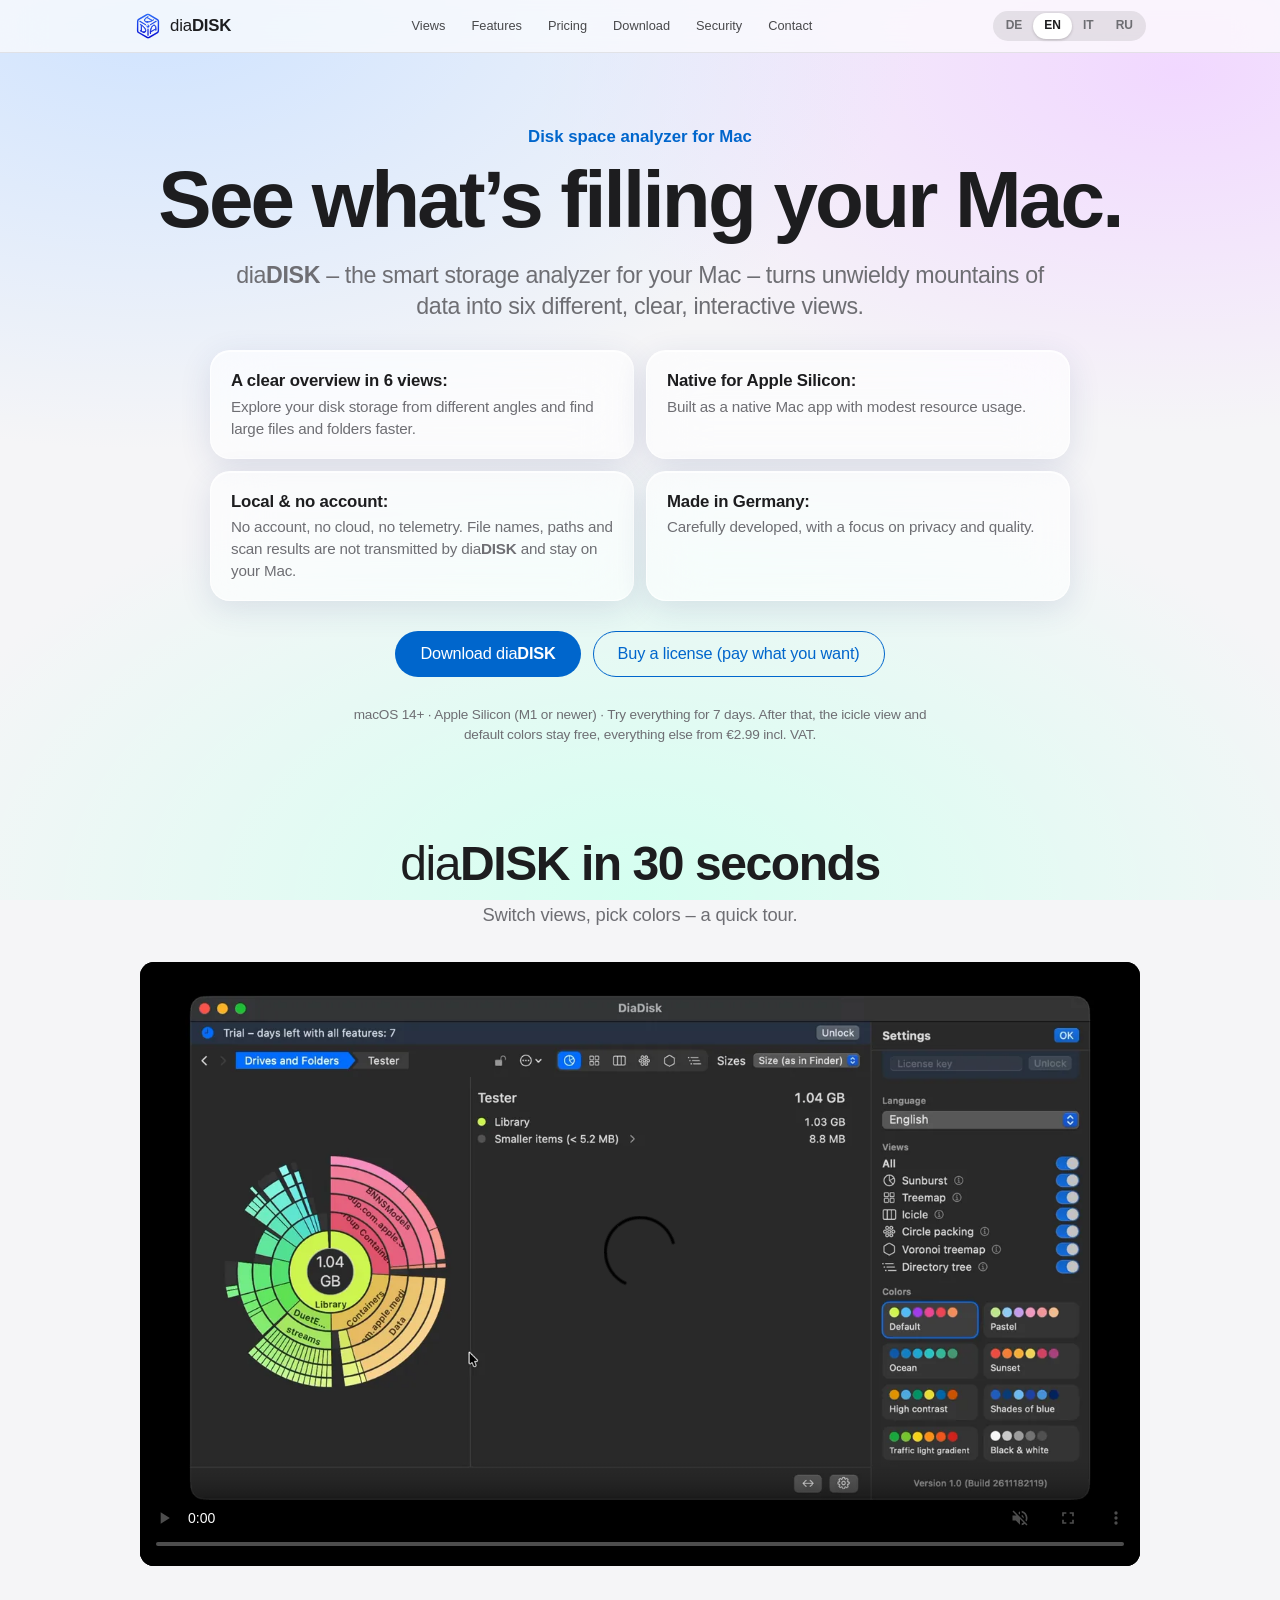
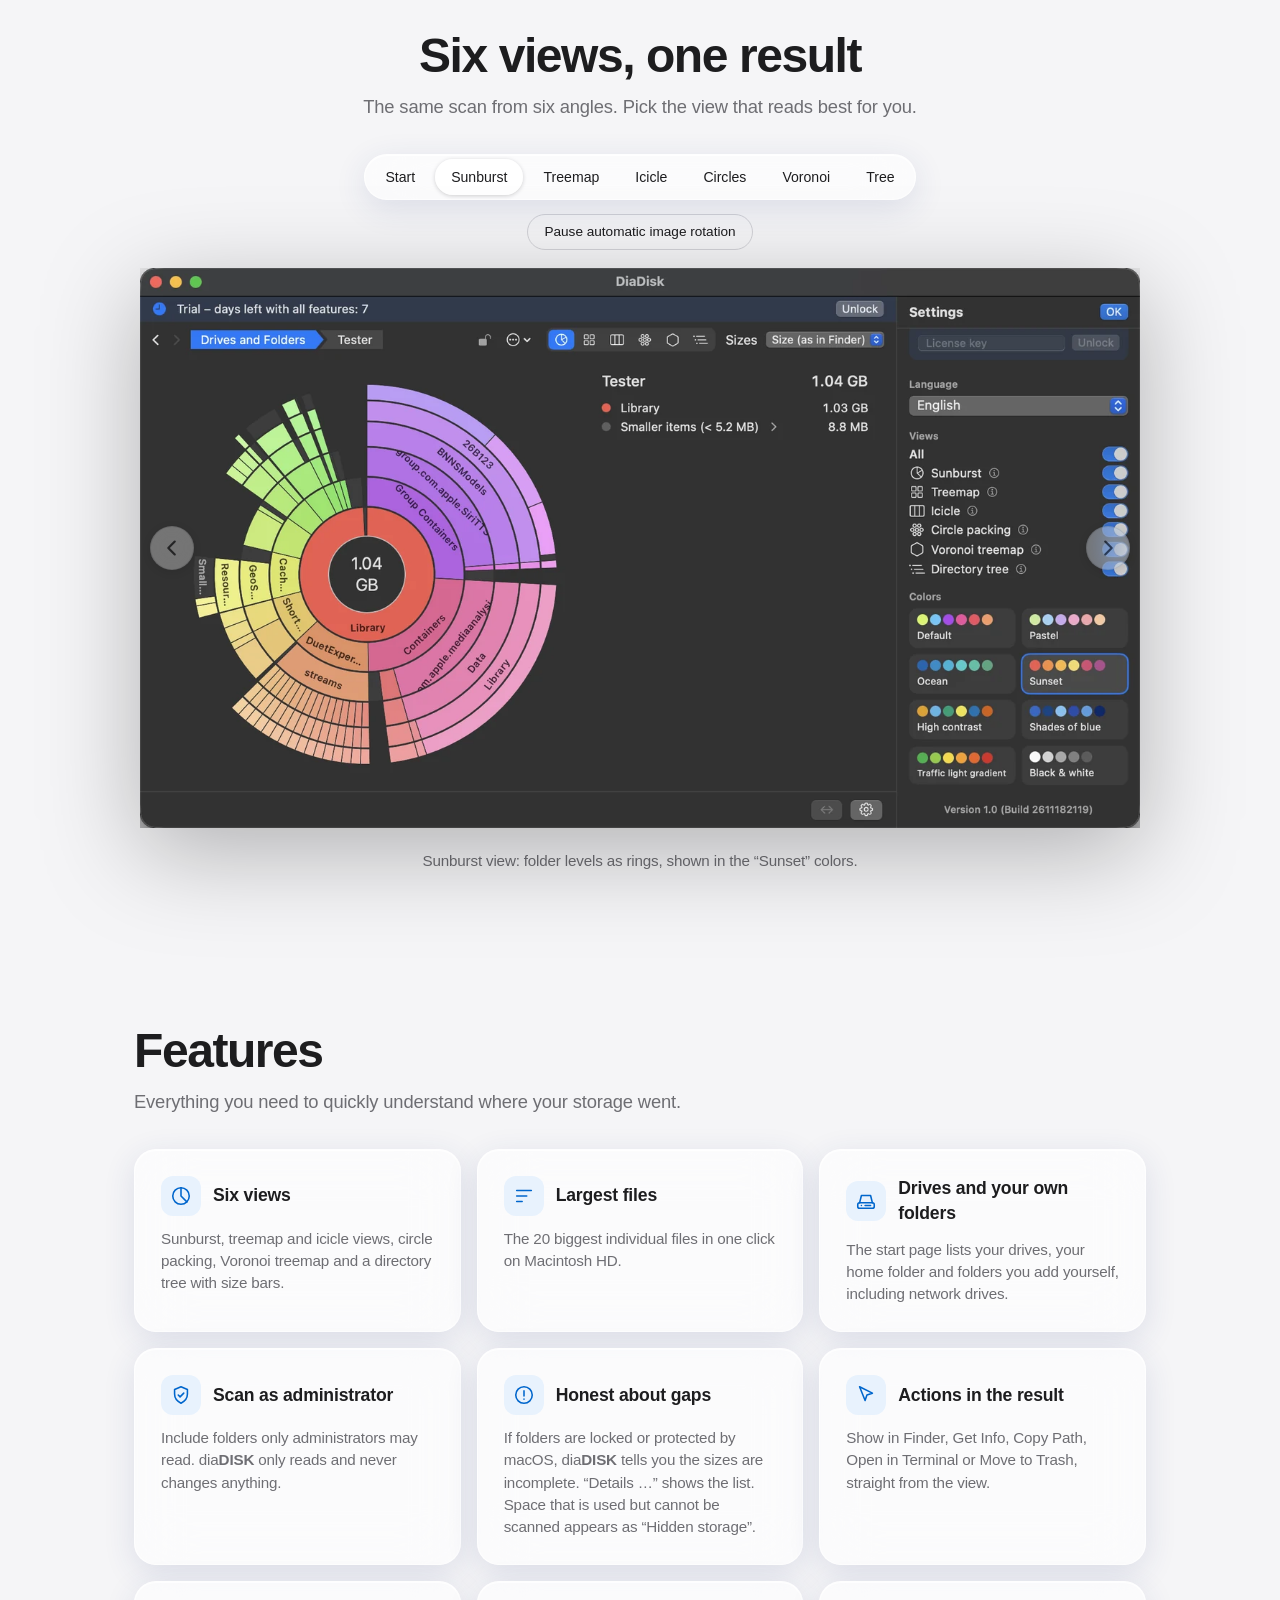
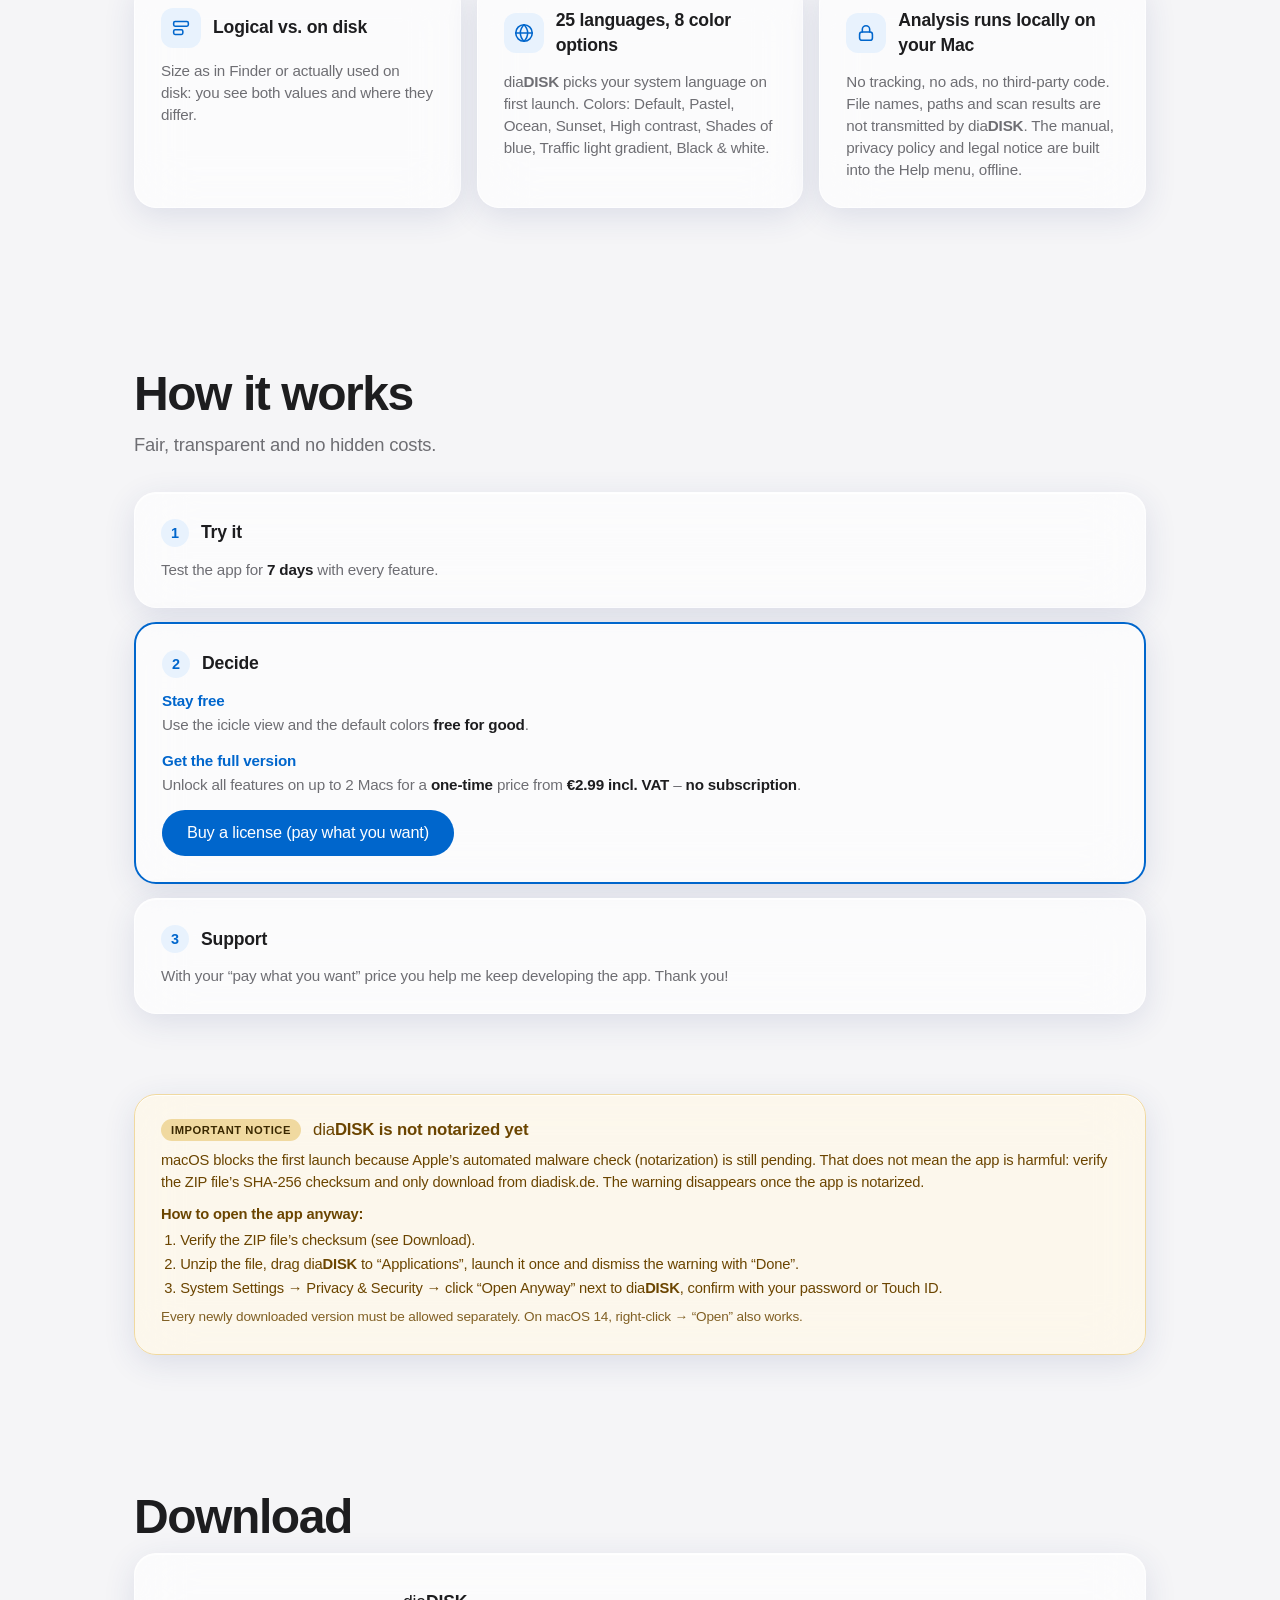
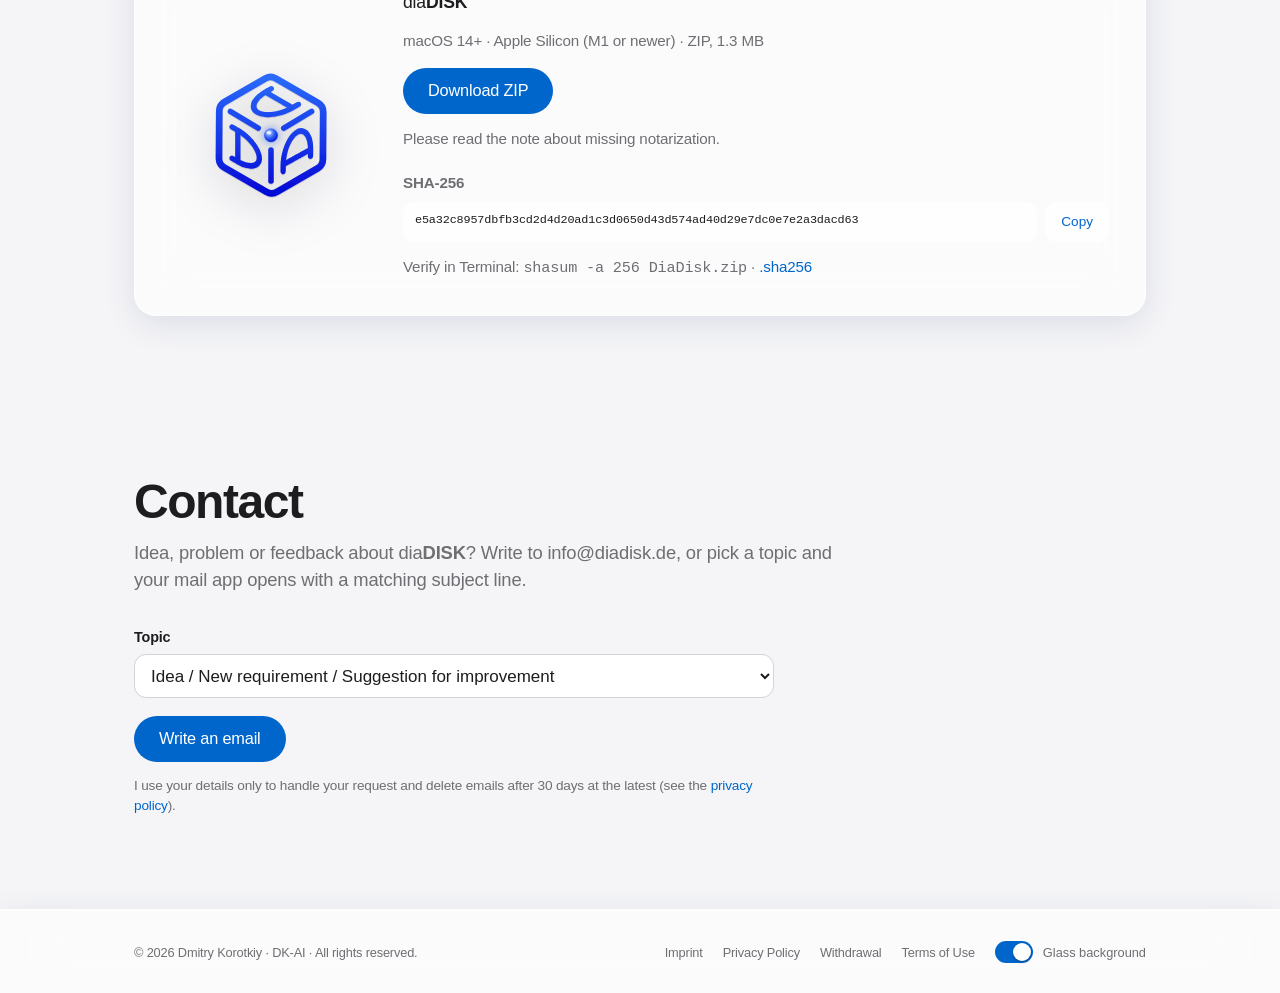
==== index.html @ 2c39b319 "x" ====
<!DOCTYPE html>
<html lang="de">
<head>
<meta charset="UTF-8">
<meta name="viewport" content="width=device-width, initial-scale=1">
<meta name="color-scheme" content="light dark">
<meta http-equiv="Content-Security-Policy" content="default-src 'self'; img-src 'self' data:; style-src 'self'; script-src 'self'; form-action 'none'; base-uri 'self'; object-src 'none'">
<meta name="referrer" content="strict-origin-when-cross-origin">
<title>diaDISK – Speicheranalyse für den Mac</title>
<meta name="description" content="Visualisiere die Speicherbelegung auf deinen Laufwerken in sechs interaktiven Ansichten. Analyse lokal auf deinem Mac, ab 2,99 € inkl. MwSt.">
<link rel="icon" href="favicon.svg" type="image/svg+xml">
<link rel="icon" href="favicon.ico" sizes="any">
<link rel="icon" href="favicon-32.png" type="image/png" sizes="32x32">
<link rel="icon" href="favicon-192.png" type="image/png" sizes="192x192">
<meta name="theme-color" content="#1637E8">
<link rel="apple-touch-icon" href="apple-touch-icon.png">
<link rel="canonical" href="https://diadisk.de/">
<meta property="og:type" content="website">
<meta property="og:title" content="diaDISK – Speicheranalyse für den Mac">
<meta property="og:description" content="Sieh, was deinen Mac füllt. Sechs Ansichten, Analyse lokal auf deinem Mac, ab 2,99 € inkl. MwSt.">
<meta property="og:url" content="https://diadisk.de/">
<meta property="og:image" content="https://diadisk.de/og-image.jpg">
<meta property="og:image:width" content="1200">
<meta property="og:image:height" content="630">
<meta name="twitter:card" content="summary_large_image">
<meta name="twitter:image" content="https://diadisk.de/og-image.jpg">
<link rel="stylesheet" href="style.css">
<script src="glass-init.js"></script>
<script type="application/ld+json">{"@context":"https://schema.org","@type":"SoftwareApplication","name":"diaDISK","applicationCategory":"UtilitiesApplication","operatingSystem":"macOS 14 or later (Apple Silicon)","offers":{"@type":"Offer","price":"2.99","priceCurrency":"EUR","priceSpecification":{"@type":"PriceSpecification","price":"2.99","priceCurrency":"EUR","valueAddedTaxIncluded":true}},"url":"https://diadisk.de/","image":"https://diadisk.de/og-image.jpg"}</script>
</head>
<body>
<a class="skip" href="#top" data-i18n="a_skip">Zum Inhalt springen</a>

<header class="top">
  <div class="wrap">
    <a class="brand" href="#top"><picture><source media="(prefers-color-scheme: dark)" srcset="logo-dark.svg"><img src="logo-light.svg" alt="diaDISK" width="42" height="42"></picture><span><span class="dd">dia<b>DISK</b></span></span></a>
    <button class="burger" type="button" aria-expanded="false" aria-controls="menu"><span class="sr" data-i18n="nav_menu">Menü</span><i></i><i></i><i></i></button>
    <div class="menu" id="menu">
    <nav class="main">
      <a href="#ansichten" data-i18n="nav_views">Ansichten</a>
      <a href="#funktionen" data-i18n="nav_features">Funktionen</a>
      <a href="#preis" data-i18n="nav_pricing">Preis</a>
      <a href="#download" data-i18n="nav_download">Download</a>
      <a href="#notarisierung" data-i18n="nav_security">Sicherheit</a>
      <a href="#kontakt" data-i18n="nav_contact">Kontakt</a>
    </nav>
    <div class="lang" role="group" aria-label="Language">
      <button type="button" data-lang="de">DE</button>
      <button type="button" data-lang="en">EN</button>
      <button type="button" data-lang="it">IT</button>
      <button type="button" data-lang="ru">RU</button>
    </div>
    </div>
  </div>
</header>

<main id="top">
  <section class="hero">
    <div class="wrap">
      <span class="tag" data-i18n="hero_tag">Speicheranalyse für den Mac</span>
      <h1 data-i18n="hero_title">Sieh, was deinen Mac füllt.</h1>
      <p class="lead" data-i18n="hero_sub"><span class="dd">dia<b>DISK</b></span> – der smarte Speicher-Analyzer für deinen Mac – verwandelt unübersichtliche Datenberge in sechs verschiedene, klare, interaktive Ansichten.</p>
      <ul class="hero-points">
        <li data-i18n="hero_b1"><b>Klare Übersicht in 6 Ansichten:</b> Erkunde deinen Festplatten-Speicher aus verschiedenen Blickwinkeln und finde große Dateien und Ordner schneller.</li>
        <li data-i18n="hero_b2"><b>Nativ für Apple Silicon:</b> Als native Mac-App entwickelt, mit sparsamem Ressourcenverbrauch.</li>
        <li data-i18n="hero_b3"><b>Lokal &amp; ohne Konto:</b> Kein Konto, keine Cloud, keine Telemetrie. Dateinamen, Pfade und Scan-Ergebnisse werden von <span class="dd">dia<b>DISK</b></span> nicht übertragen und bleiben auf deinem Mac.</li>
        <li data-i18n="hero_b4"><b>Made in Germany:</b> Sorgfältig entwickelt, mit Fokus auf Datenschutz und Qualität.</li>
      </ul>
      <div class="cta">
        <a class="btn btn-primary" href="downloads/DiaDisk.zip" download data-i18n="btn_dl"><span class="dd">dia<b>DISK</b></span> herunterladen</a>
        <a class="btn btn-ghost buy-link hidden" target="_blank" rel="noopener" data-i18n="btn_buy">Lizenz kaufen (Zahl, was du willst)</a>
      </div>
      <p class="small" data-i18n="hero_meta">macOS 14+ · Apple Silicon (M1 oder neuer) · 7 Tage alles testen. Danach bleiben die Eiszapfen-Ansicht und die Standardfarben kostenlos, alles Weitere ab 2,99 € inkl. MwSt.</p>
    </div>
  </section>

  <section class="demo" id="demo">
    <div class="wrap">
      <h2 data-i18n="demo_title"><span class="dd">dia<b>DISK</b></span> in 30 Sekunden</h2>
      <p class="sub" data-i18n="demo_sub">Scan starten, Ansichten wechseln, Farben wählen – ein kurzer Rundgang.</p>
      <figure class="demo-shot"><video id="demo-video" src="video/DiaDisk-Demo-30s.mp4" poster="video/DiaDisk-Demo-poster.webp" width="1920" height="1160" autoplay muted loop playsinline controls preload="metadata" data-i18n-aria="demo_label" aria-label="Demo-Video: Ansichten und Farben von diaDISK im Überblick (30 Sekunden, ohne Ton)"></video></figure>
    </div>
  </section>

  <section class="showcase" id="ansichten">
    <div class="wrap">
      <h2 class="views-h" data-i18n="views_title">Sechs Ansichten, ein Ergebnis</h2>
      <p class="sub" data-i18n="views_sub">Derselbe Scan, sechs Blickwinkel. Wähle die Ansicht, die für dich am besten lesbar ist.</p>
      <div class="tabs" role="tablist">
        <button type="button" role="tab" class="on" aria-selected="true" aria-controls="shot-0" id="tab-0" data-tab="0" data-i18n="v0">Start</button>
        <button type="button" role="tab" aria-selected="false" aria-controls="shot-1" id="tab-1" data-tab="1" data-i18n="v1">Strahl</button>
        <button type="button" role="tab" aria-selected="false" aria-controls="shot-2" id="tab-2" data-tab="2" data-i18n="v2">Kacheln</button>
        <button type="button" role="tab" aria-selected="false" aria-controls="shot-3" id="tab-3" data-tab="3" data-i18n="v3">Eiszapfen</button>
        <button type="button" role="tab" aria-selected="false" aria-controls="shot-4" id="tab-4" data-tab="4" data-i18n="v4">Kreise</button>
        <button type="button" role="tab" aria-selected="false" aria-controls="shot-5" id="tab-5" data-tab="5" data-i18n="v5">Voronoi</button>
        <button type="button" role="tab" aria-selected="false" aria-controls="shot-6" id="tab-6" data-tab="6" data-i18n="v6">Baum</button>
      </div>
      <div class="carousel-ctl"><button type="button" id="carousel-pause" aria-pressed="false" data-i18n="a_pause">Automatischen Bildwechsel pausieren</button></div>
      <div class="shots" id="shots">
      <figure class="shot on" id="shot-0" aria-hidden="false" role="tabpanel" aria-labelledby="tab-0"><img src="img/overview.webp" width="1392" height="780" data-i18n-alt="alt0" alt="diaDISK Startseite mit Laufwerken und Einstellungen"><figcaption data-i18n="c0">Die Startseite: Laufwerke, dein Home-Verzeichnis und eigene Ordner, daneben die Einstellungen für Ansichten und Farben.</figcaption></figure>
      <figure class="shot" id="shot-1" aria-hidden="true" role="tabpanel" aria-labelledby="tab-1"><img src="img/sunburst.webp" width="1392" height="780" loading="lazy" data-i18n-alt="alt1" alt="diaDISK mit Strahl-Ansicht der Library in den Farben „Sonnenuntergang“, Seitenleiste mit Farben"><figcaption data-i18n="c1">Strahl-Ansicht: Ordnerebenen als Ringe, hier in den Farben „Sonnenuntergang“.</figcaption></figure>
      <figure class="shot" id="shot-2" aria-hidden="true" role="tabpanel" aria-labelledby="tab-2"><img src="img/treemap.webp" width="1392" height="780" loading="lazy" data-i18n-alt="alt2" alt="diaDISK mit Kachel-Ansicht in den Farben „Kontrastreich“"><figcaption data-i18n="c2">Kachel-Ansicht: Flächen entsprechen Größen, hier in den Farben „Kontrastreich“.</figcaption></figure>
      <figure class="shot" id="shot-3" aria-hidden="true" role="tabpanel" aria-labelledby="tab-3"><img src="img/icicle.webp" width="1392" height="780" loading="lazy" data-i18n-alt="alt3" alt="diaDISK mit Eiszapfen-Ansicht in den Farben „Ozean“"><figcaption data-i18n="c3">Eiszapfen-Ansicht: die Hierarchie in Spalten, hier in den Farben „Ozean“. Dauerhaft kostenlos.</figcaption></figure>
      <figure class="shot" id="shot-4" aria-hidden="true" role="tabpanel" aria-labelledby="tab-4"><img src="img/circles.webp" width="1392" height="780" loading="lazy" data-i18n-alt="alt4" alt="diaDISK mit Kreis-Verschachtelung in den Farben „Ozean“"><figcaption data-i18n="c4">Kreis-Verschachtelung: Ordner als ineinanderliegende Kreise, hier in den Farben „Ozean“.</figcaption></figure>
      <figure class="shot" id="shot-5" aria-hidden="true" role="tabpanel" aria-labelledby="tab-5"><img src="img/voronoi.webp" width="1392" height="780" loading="lazy" data-i18n-alt="alt5" alt="diaDISK mit Voronoi-Treemap in den Farben „Pastell“"><figcaption data-i18n="c5">Voronoi-Treemap: organisch geformte Zellen, hier in den Farben „Pastell“.</figcaption></figure>
      <figure class="shot" id="shot-6" aria-hidden="true" role="tabpanel" aria-labelledby="tab-6"><img src="img/tree-languages.webp" width="1400" height="939" loading="lazy" data-i18n-alt="alt6" alt="diaDISK mit Verzeichnisbaum und geöffneter Sprachauswahl"><figcaption data-i18n="c6">Verzeichnisbaum mit Größenbalken und Prozentwerten. Im Bild: die Auswahl unter 25 Sprachen.</figcaption></figure>
        <button type="button" class="nav-arrow prev" data-dir="-1" data-i18n-aria="a_prev" aria-label="Vorheriges Bild"><svg viewBox="0 0 24 24" width="22" height="22" fill="none" stroke="currentColor" stroke-width="2.4" stroke-linecap="round" stroke-linejoin="round" aria-hidden="true"><path d="M15 5l-7 7 7 7"/></svg></button>
        <button type="button" class="nav-arrow next" data-dir="1" data-i18n-aria="a_next" aria-label="Nächstes Bild"><svg viewBox="0 0 24 24" width="22" height="22" fill="none" stroke="currentColor" stroke-width="2.4" stroke-linecap="round" stroke-linejoin="round" aria-hidden="true"><path d="M9 5l7 7-7 7"/></svg></button>
      </div>
    </div>
  </section>

  <section class="block" id="funktionen">
    <div class="wrap">
      <h2 data-i18n="ft_title">Funktionen</h2>
      <p class="sub" data-i18n="ft_sub">Alles, was du brauchst, um schnell zu verstehen, wohin dein Speicherplatz verschwindet.</p>
      <div class="cards">
        <div class="card"><div class="card-head"><div class="ico"><svg viewBox="0 0 24 24" width="22" height="22" fill="none" stroke="currentColor" stroke-width="1.7" stroke-linecap="round" stroke-linejoin="round" aria-hidden="true"><circle cx="12" cy="12" r="9"/><path d="M12 3v9l6.4 6.4"/></svg></div><h3 data-i18n="f1t">Sechs Ansichten</h3></div><p data-i18n="f1d">Strahl-, Kachel- und Eiszapfen-Ansicht, Kreis-Verschachtelung, Voronoi-Treemap und Verzeichnisbaum mit Größenbalken.</p></div>
        <div class="card"><div class="card-head"><div class="ico"><svg viewBox="0 0 24 24" width="22" height="22" fill="none" stroke="currentColor" stroke-width="1.7" stroke-linecap="round" stroke-linejoin="round" aria-hidden="true"><path d="M4 6h16M4 12h11M4 18h6"/></svg></div><h3 data-i18n="f2t">Größte Dateien</h3></div><p data-i18n="f2d">Mit einem Klick die 20 größten Einzeldateien auf der Macintosh HD.</p></div>
        <div class="card"><div class="card-head"><div class="ico"><svg viewBox="0 0 24 24" width="22" height="22" fill="none" stroke="currentColor" stroke-width="1.7" stroke-linecap="round" stroke-linejoin="round" aria-hidden="true"><rect x="3" y="14" width="18" height="6" rx="2"/><path d="M5 14l2-8h10l2 8M7 17h.01M11 17h6"/></svg></div><h3 data-i18n="f3t">Laufwerke und eigene Ordner</h3></div><p data-i18n="f3d">Die Startseite listet deine Laufwerke, dein Home-Verzeichnis und Ordner, die du selbst hinzufügst, auch Netzlaufwerke.</p></div>
        <div class="card"><div class="card-head"><div class="ico"><svg viewBox="0 0 24 24" width="22" height="22" fill="none" stroke="currentColor" stroke-width="1.7" stroke-linecap="round" stroke-linejoin="round" aria-hidden="true"><path d="M12 3l7 3v5c0 4.5-3 8-7 10-4-2-7-5.5-7-10V6z"/><path d="M9 12l2 2 4-4"/></svg></div><h3 data-i18n="f4t">Als Administrator scannen</h3></div><p data-i18n="f4d">Auch Ordner einbeziehen, die nur Administratoren lesen dürfen. <span class="dd">dia<b>DISK</b></span> liest dabei nur und verändert nichts.</p></div>
        <div class="card"><div class="card-head"><div class="ico"><svg viewBox="0 0 24 24" width="22" height="22" fill="none" stroke="currentColor" stroke-width="1.7" stroke-linecap="round" stroke-linejoin="round" aria-hidden="true"><circle cx="12" cy="12" r="9"/><path d="M12 7.5v5.5M12 16.5h.01"/></svg></div><h3 data-i18n="f5t">Ehrlich bei Lücken</h3></div><p data-i18n="f5d">Sind Ordner gesperrt oder von macOS geschützt, weist <span class="dd">dia<b>DISK</b></span> darauf hin, dass die Größen unvollständig sind. „Details …“ zeigt die Liste. Belegter, aber nicht scanbarer Speicher erscheint als „Verborgener Speicher“.</p></div>
        <div class="card"><div class="card-head"><div class="ico"><svg viewBox="0 0 24 24" width="22" height="22" fill="none" stroke="currentColor" stroke-width="1.7" stroke-linecap="round" stroke-linejoin="round" aria-hidden="true"><path d="M5 3l14 7-6 2-2 6z"/></svg></div><h3 data-i18n="f6t">Aktionen im Ergebnis</h3></div><p data-i18n="f6d">Im Finder anzeigen, Informationen, Pfad kopieren, In Terminal öffnen oder In den Papierkorb legen, direkt aus der Ansicht.</p></div>
        <div class="card"><div class="card-head"><div class="ico"><svg viewBox="0 0 24 24" width="22" height="22" fill="none" stroke="currentColor" stroke-width="1.7" stroke-linecap="round" stroke-linejoin="round" aria-hidden="true"><rect x="4" y="5" width="16" height="5" rx="1.5"/><rect x="4" y="14" width="10" height="5" rx="1.5"/></svg></div><h3 data-i18n="f7t">Logisch vs. belegt</h3></div><p data-i18n="f7d">Größe wie im Finder oder tatsächlich belegt: Du siehst beide Werte und erkennst, wo sie sich unterscheiden.</p></div>
        <div class="card"><div class="card-head"><div class="ico"><svg viewBox="0 0 24 24" width="22" height="22" fill="none" stroke="currentColor" stroke-width="1.7" stroke-linecap="round" stroke-linejoin="round" aria-hidden="true"><circle cx="12" cy="12" r="9"/><path d="M3 12h18M12 3c2.6 2.6 4 5.7 4 9s-1.4 6.4-4 9c-2.6-2.6-4-5.7-4-9s1.4-6.4 4-9z"/></svg></div><h3 data-i18n="f8t">25 Sprachen, 8 Farbvarianten</h3></div><p data-i18n="f8d">Beim ersten Start wählt <span class="dd">dia<b>DISK</b></span> deine Systemsprache. Farben: Standard, Pastell, Ozean, Sonnenuntergang, Kontrastreich, Blautöne, Ampelgradient, Schwarz-Weiß.</p></div>
        <div class="card"><div class="card-head"><div class="ico"><svg viewBox="0 0 24 24" width="22" height="22" fill="none" stroke="currentColor" stroke-width="1.7" stroke-linecap="round" stroke-linejoin="round" aria-hidden="true"><rect x="5" y="11" width="14" height="9" rx="2.5"/><path d="M8 11V8a4 4 0 0 1 8 0v3"/></svg></div><h3 data-i18n="f9t">Analyse lokal auf deinem Mac</h3></div><p data-i18n="f9d">Kein Tracking, keine Werbung, keine Drittanbieter-Software. Dateinamen, Pfade und Scan-Ergebnisse werden von <span class="dd">dia<b>DISK</b></span> nicht übertragen. Handbuch, Datenschutzerklärung und Impressum liegen offline im Hilfe-Menü.</p></div>
      </div>
    </div>
  </section>

  <section class="block" id="preis">
    <div class="wrap">
      <h2 data-i18n="pr_title">So funktioniert’s</h2>
      <p class="sub" data-i18n="pr_sub">Fair, transparent und ohne versteckte Kosten.</p>
      <div class="plans">
        <div class="card plan"><div class="card-head"><span class="step">1</span><h3 data-i18n="pr_s1t">Ausprobieren</h3></div><p data-i18n="pr_s1d">Teste die App <strong>7 Tage lang</strong> mit vollem Funktionsumfang.</p></div>
        <div class="card plan featured"><div class="card-head"><span class="step">2</span><h3 data-i18n="pr_s2t">Entscheiden</h3></div>
          <p class="opt"><span class="lbl" data-i18n="pr_s2a">Gratis bleiben</span><span data-i18n="pr_s2ad">Nutze die Eiszapfen-Ansicht und Standardfarben <strong>dauerhaft kostenlos</strong>.</span></p>
          <p class="opt"><span class="lbl" data-i18n="pr_s2b">Vollversion sichern</span><span data-i18n="pr_s2bd">Schalte mit <strong>einmaligem</strong> Preis ab <strong>2,99 € inkl. MwSt.</strong> alle Funktionen für bis zu 2 Macs frei – <strong>kein Abo</strong>.</span></p>
          <a class="btn btn-primary buy-link hidden" target="_blank" rel="noopener" data-i18n="btn_buy">Lizenz kaufen (Zahl, was du willst)</a></div>
        <div class="card plan"><div class="card-head"><span class="step">3</span><h3 data-i18n="pr_s3t">Unterstützen</h3></div><p data-i18n="pr_s3d">Mit deinem Preis „Zahl, was du willst“ hilfst du mir, die App stetig weiterzuentwickeln. Vielen Dank!</p></div>
      </div>
    </div>
  </section>

  <section class="block block-sm" id="notarisierung">
    <div class="wrap">
      <div class="notice compact">
        <div class="nt-head"><span class="badge" data-i18n="nt_badge">Wichtiger Hinweis</span><strong data-i18n="nt_title"><span class="dd">dia<b>DISK</b></span> ist noch nicht notarisiert</strong></div>
        <p data-i18n="nt_lead">macOS blockiert den ersten Start, weil Apples automatische Malware-Prüfung (Notarisierung) noch aussteht. Das heißt nicht, dass die App schädlich ist: Prüfe die SHA-256-Prüfsumme der ZIP-Datei und lade nur von diadisk.de. Nach der Notarisierung entfällt die Warnung.</p>
        <p class="nt-steps-t" data-i18n="nt_steps_t">So öffnest du die App trotzdem:</p>
        <ol>
          <li data-i18n="nt_s1">Prüfsumme der ZIP-Datei prüfen (siehe Download).</li>
          <li data-i18n="nt_s2">ZIP entpacken, <span class="dd">dia<b>DISK</b></span> in „Programme“ ziehen, einmal starten und die Warnung mit „Fertig“ schließen.</li>
          <li data-i18n="nt_s3">Systemeinstellungen → Datenschutz &amp; Sicherheit → bei <span class="dd">dia<b>DISK</b></span> „Dennoch öffnen“, mit Passwort oder Touch ID bestätigen.</li>
        </ol>
        <p class="nt-hint" data-i18n="nt_hint">Jede neu heruntergeladene Version muss einzeln freigegeben werden. Unter macOS 14 geht auch Rechtsklick → „Öffnen“.</p>
      </div>
    </div>
  </section>

  <section class="block" id="download">
    <div class="wrap">
      <h2 data-i18n="dl_title">Download</h2>
      <div class="card dl">
        <div><picture><source media="(prefers-color-scheme: dark)" srcset="logo-dark.svg"><img src="logo-light.svg" alt="diaDISK" width="150" height="150"></picture></div>
        <div class="dl-body">
          <h3><span class="dd">dia<b>DISK</b></span></h3>
          <p class="dl-meta" data-i18n="dl_meta">macOS 14+ · Apple Silicon (M1 oder neuer) · ZIP, 1,3 MB</p>
          <a class="btn btn-primary" href="downloads/DiaDisk.zip" download data-i18n="btn_dmg">ZIP herunterladen</a>
          <p class="small" data-i18n="dl_note">Bitte den Hinweis zur fehlenden Notarisierung beachten.</p>
          <p class="small sha-label"><b>SHA-256</b></p>
          <div class="hash">
            <code id="sha-value">e5a32c8957dbfb3cd2d4d20ad1c3d0650d43d574ad40d29e7dc0e7e2a3dacd63</code>
            <button type="button" id="sha-copy" data-i18n="sha_copy">Kopieren</button>
          </div>
          <p class="small"><span data-i18n="sha_hint">Prüfen im Terminal:</span> <code class="mono">shasum -a 256 DiaDisk.zip</code> · <a href="downloads/DiaDisk.zip.sha256" download>.sha256</a></p>
        </div>
      </div>
    </div>
  </section>

  <section class="block" id="kontakt">
    <div class="wrap">
      <h2 data-i18n="ct_title">Kontakt</h2>
      <p class="sub" data-i18n="ct_sub">Idee, Problem oder Feedback zu <span class="dd">dia<b>DISK</b></span>? Schreib mir an info@diadisk.de oder wähle ein Thema, dann öffnet sich dein Mailprogramm mit passendem Betreff.</p>
      <div class="contact">
        <div class="row"><label class="f" for="ct-topic" data-i18n="ct_topic">Thema</label>
          <select id="ct-topic">
            <option value="idea" data-i18n="ct_t_idea">Idee / Neue Anforderung / Verbesserungsvorschlag</option>
            <option value="bug" data-i18n="ct_t_bug">Problem / Bug / Technischer Support</option>
            <option value="feedback" data-i18n="ct_t_feedback">Lob / Kritik</option>
            <option value="other" data-i18n="ct_t_other">Sonstiges</option>
          </select></div>
        <a id="mail-btn" class="btn btn-primary" href="mailto:info@diadisk.de" data-i18n="ct_send">E-Mail schreiben</a>
        <p class="small" data-i18n="ct_note">Deine Angaben verwende ich nur zur Bearbeitung deiner Anfrage und lösche die E-Mails spätestens nach 30 Tagen (siehe <a href="datenschutz.html" data-modal="datenschutz">Datenschutzerklärung</a>).</p>
      </div>
    </div>
  </section>
</main>

<footer>
  <div class="wrap">
    <div>&copy; 2026 Dmitry Korotkiy · <a href="https://dk-ai.de" target="_blank" rel="noopener">DK-AI</a> · <span data-i18n="f_rights">Alle Rechte vorbehalten.</span></div>
    <div class="links">
      <a href="impressum.html" data-modal="impressum" data-i18n="f_imp">Impressum</a>
      <a href="datenschutz.html" data-modal="datenschutz" data-i18n="f_data">Datenschutz</a>
      <a href="widerruf.html" data-modal="widerruf" data-i18n="f_rev">Widerruf</a>
      <a href="nutzungsbedingungen.html" data-modal="eula" data-i18n="f_eula">Nutzungsbedingungen</a>
      <button type="button" class="glass-toggle" id="glass-toggle" role="switch" aria-checked="true"><span class="sw" aria-hidden="true"></span><span data-i18n="f_glass">Glas-Hintergrund</span></button>
    </div>
  </div>
</footer>

<div id="overlay" class="overlay hidden" role="dialog" aria-modal="true">
  <div class="modal">
    <div class="bar2"><button type="button" class="x" id="modal-close" data-i18n-aria="a_close" aria-label="Schließen">✕</button></div>
    <div class="body" id="modal-body"></div>
  </div>
</div>

<script src="legal.js"></script>
<script src="app.js"></script>
</body>
</html>
---- style.css ----
:root {
  color-scheme:light dark;
  --bg:#fff; --alt:#f5f5f7; --surface:#fff; --text:#1d1d1f; --muted:#6e6e73; --line:#d2d2d7;
  --brand:#0066cc; --brand-d:#0058b0; --brand-soft:#e8f2fd; --ok:#1d7a34;
  --warn-bg:#fff8e8; --warn-line:#f0d9a0; --warn-text:#6b4500;
  --nav:rgba(251,251,253,.8); --shadow:0 4px 24px rgba(0,0,0,.08);
}
@media (prefers-color-scheme: dark) {
  :root {
    --bg:#000; --alt:#161617; --surface:#1d1d1f; --text:#f5f5f7; --muted:#a1a1a6; --line:#424245;
    --brand:#2997ff; --brand-d:#4aa8ff; --brand-soft:#0b2a47; --ok:#30d158;
    --warn-bg:#241d0c; --warn-line:#5c4510; --warn-text:#f5d58a;
    --nav:rgba(22,22,23,.8); --shadow:0 4px 24px rgba(0,0,0,.5);
  }
  /* Weißer Text auf #2997ff hat nur 3,0:1 -> dunkler Text (7:1) */
  .btn-primary, .btn-primary:hover { color:#000; }
}
* { box-sizing:border-box; }
html { scroll-behavior:smooth; scroll-padding-top:64px; -webkit-text-size-adjust:100%; }
body { margin:0; background:var(--bg); color:var(--text); line-height:1.47; font-size:17px; letter-spacing:-.01em;
  font-family:-apple-system,BlinkMacSystemFont,"SF Pro Text","Helvetica Neue","Segoe UI",Roboto,Arial,sans-serif; -webkit-font-smoothing:antialiased; }
a { color:var(--brand); text-decoration:none; } a:hover { text-decoration:underline; }
img { max-width:100%; }
.wrap { max-width:1060px; margin:0 auto; padding:0 24px; }
.hidden { display:none !important; }
.sr { position:absolute; width:1px; height:1px; margin:-1px; padding:0; overflow:hidden; clip:rect(0 0 0 0); white-space:nowrap; border:0; }
.skip { position:absolute; left:8px; top:-60px; z-index:100; background:var(--brand); color:#fff; padding:10px 16px; border-radius:8px; font-weight:600; }
.skip:focus { top:8px; text-decoration:none; }
@media (prefers-color-scheme: dark) { .skip { color:#000; } }
code, .mono { font-family:ui-monospace,SFMono-Regular,"SF Mono",Menlo,Consolas,monospace; }

/* Header */
header.top { position:sticky; top:0; z-index:30; background:var(--nav); -webkit-backdrop-filter:saturate(180%) blur(20px); backdrop-filter:saturate(180%) blur(20px); border-bottom:1px solid color-mix(in srgb, var(--line) 60%, transparent); }
.top .wrap { display:flex; align-items:center; justify-content:space-between; gap:8px 24px; min-height:52px; }
.brand { display:flex; align-items:center; gap:8px; font-weight:600; font-size:1.05rem; color:var(--text); }
.brand:hover { text-decoration:none; }
.brand img { width:28px; height:28px; display:block; }
nav.main { display:flex; gap:4px 26px; }
nav.main a { color:var(--text); opacity:.8; font-size:.8rem; letter-spacing:0; white-space:nowrap; }
nav.main a:hover { opacity:1; text-decoration:none; color:var(--brand); }
.menu { display:contents; }
.burger { display:none; }
.lang { display:flex; gap:0; background:color-mix(in srgb, var(--muted) 16%, transparent); border-radius:999px; padding:2px; }
.lang button { border:0; background:transparent; color:var(--muted); font:inherit; font-size:.75rem; font-weight:600; padding:4px 11px; border-radius:999px; cursor:pointer; }
.lang button.on { background:var(--surface); color:var(--text); box-shadow:0 1px 3px rgba(0,0,0,.2); }

/* Typography */
.tag { display:inline-block; color:var(--brand); font-weight:600; font-size:1.05rem; letter-spacing:0; }
h1 { font-size:clamp(2.4rem,7vw,5rem); line-height:1.05; font-weight:700; letter-spacing:-.035em; margin:8px 0 18px; }
h2 { font-size:clamp(1.9rem,4.4vw,3rem); line-height:1.1; font-weight:700; letter-spacing:-.03em; margin:0 0 10px; }
h3 { margin:0 0 6px; font-size:1.1rem; font-weight:600; letter-spacing:-.01em; }
.lead { font-size:clamp(1.15rem,2.2vw,1.45rem); line-height:1.35; color:var(--muted); max-width:36em; margin:0 auto; letter-spacing:-.015em; }
.sub { color:var(--muted); font-size:1.15rem; margin:0 0 34px; max-width:40em; }
.small { font-size:.85rem; color:var(--muted); }

/* Buttons */
.cta { display:flex; flex-wrap:wrap; justify-content:center; gap:12px; margin:30px 0 14px; }
.btn { display:inline-flex; align-items:center; justify-content:center; min-height:44px; border:1px solid transparent; border-radius:980px; padding:10px 24px; font:inherit; font-size:1.02rem; font-weight:500; cursor:pointer; transition:background .2s, transform .1s; }
.btn:hover { text-decoration:none; } .btn:active { transform:scale(.98); }
.btn-primary { background:var(--brand); color:#fff; } .btn-primary:hover { background:var(--brand-d); }
.btn-ghost { background:transparent; color:var(--brand); border-color:var(--brand); } .btn-ghost:hover { background:var(--brand-soft); }
.btn[disabled] { opacity:.6; cursor:default; }

/* Hero */
.hero { padding:72px 0 40px; text-align:center; }
.hero .wrap { display:flex; flex-direction:column; align-items:center; }
.hero .small { max-width:44em; }
.hero-points { list-style:none; margin:28px 0 0; padding:0; display:grid; grid-template-columns:repeat(2,1fr); gap:12px; max-width:860px; width:100%; text-align:left; }
.hero-points li { background:var(--alt); border-radius:20px; padding:18px 20px; color:var(--muted); font-size:.95rem; line-height:1.45; }
.hero-points b { display:block; color:var(--text); font-size:1.05rem; margin-bottom:2px; }

/* Sections */
section.block { padding:80px 0; }
#funktionen, #kontakt { background:var(--alt); }
.showcase { padding:56px 0 72px; text-align:center; }
.showcase .sub, .views-h { text-align:center; margin-left:auto; margin-right:auto; }
.tabs { display:inline-flex; flex-wrap:wrap; justify-content:center; gap:4px; margin:0 auto 26px; padding:4px; background:var(--alt); border-radius:999px; max-width:100%; }
.tabs button { border:0; background:transparent; color:var(--text); font:inherit; font-size:.88rem; font-weight:500; min-height:36px; padding:6px 16px; border-radius:999px; cursor:pointer; }
.tabs button:hover { color:var(--brand); }
.tabs button.on { background:var(--surface); box-shadow:0 1px 4px rgba(0,0,0,.18); color:var(--text); }
.shots { position:relative; max-width:1000px; margin:0 auto; --img-h:300px; }
.showcase { overflow-x:clip; }
.shot { position:absolute; top:0; left:0; right:0; margin:0; opacity:0; visibility:hidden; pointer-events:none; transform:scale(.98); filter:blur(6px);
  transition:opacity .6s ease, transform .6s cubic-bezier(.22,.61,.36,1), filter .6s ease, visibility 0s linear .6s;
  touch-action:pan-y; -webkit-user-select:none; user-select:none; }
.shot.on { position:relative; opacity:1; visibility:visible; pointer-events:auto; transform:none; filter:none; transition-delay:0s; }
.shot img { -webkit-user-drag:none; user-drag:none; cursor:pointer; }
@media (prefers-reduced-motion: reduce) { .shot { transition:opacity .4s ease, visibility 0s linear .4s; filter:none; transform:none; } .shot.on { transition-delay:0s; } }
/* Pfeile zum Blättern */
.nav-arrow { position:absolute; z-index:3; top:calc(var(--img-h) / 2 - 22px); width:44px; height:44px; padding:0; display:grid; place-items:center; border-radius:50%; cursor:pointer;
  color:var(--text); background:color-mix(in srgb, var(--surface) 55%, transparent); border:1px solid color-mix(in srgb, var(--text) 16%, transparent);
  -webkit-backdrop-filter:blur(12px) saturate(160%); backdrop-filter:blur(12px) saturate(160%); box-shadow:0 2px 10px rgba(0,0,0,.18);
  opacity:.6; transition:opacity .2s, transform .2s, background .2s; }
.nav-arrow.prev { left:10px; } .nav-arrow.next { right:10px; }
.nav-arrow:hover, .nav-arrow:focus-visible { opacity:1; }
.nav-arrow:active { transform:scale(.93); }
.nav-arrow svg { display:block; }
.shot img { display:block; width:100%; height:auto; filter:drop-shadow(0 24px 48px rgba(0,0,0,.28)); }
.demo { padding:40px 0 8px; text-align:center; }
.demo .sub, .demo h2 { text-align:center; margin-left:auto; margin-right:auto; }
.demo-shot { margin:0 auto; max-width:1000px; }
.demo-shot video { display:block; width:100%; height:auto; aspect-ratio:1920 / 1160; background:#000; border-radius:14px; box-shadow:0 24px 48px rgba(0,0,0,.28); }
.shot figcaption { margin-top:22px; color:var(--muted); font-size:.95rem; }

/* Cards */
.cards { display:grid; grid-template-columns:repeat(3,1fr); gap:16px; }
.card { background:var(--surface); border-radius:22px; padding:26px; }
#funktionen .card { background:var(--bg); }
.card p { margin:0; color:var(--muted); font-size:.95rem; line-height:1.45; }
.card-head { display:flex; align-items:center; gap:12px; margin-bottom:12px; }
.card-head h3 { margin:0; }
.ico { flex:none; width:40px; height:40px; border-radius:12px; background:var(--brand-soft); color:var(--brand); display:grid; place-items:center; font-size:1.2rem; }
.plans { display:grid; grid-template-columns:1fr; gap:14px; }
.plan { display:flex; flex-direction:column; gap:8px; border:1px solid var(--line); }
.plan .step { width:28px; height:28px; border-radius:50%; background:var(--brand-soft); color:var(--brand); font-weight:600; display:grid; place-items:center; font-size:.9rem; }
.plan.featured { border:2px solid var(--brand); }
.plan .btn { margin-top:6px; align-self:flex-start; }
.plan .card-head { margin-bottom:4px; }
.plan .opt { display:flex; flex-direction:column; gap:2px; }
.plan .opt + .opt { margin-top:6px; }
.plan .lbl { color:var(--brand); font-weight:600; font-size:.95rem; }
.plan strong { color:var(--text); font-weight:600; }
.intro { font-style:normal; font-size:.7rem; font-weight:600; letter-spacing:.04em; text-transform:uppercase; background:var(--brand-soft); color:var(--brand); border-radius:999px; padding:3px 10px; }

/* Notice */
.block-sm { padding:0 0 56px !important; }
.notice { background:var(--warn-bg); border:1px solid var(--warn-line); color:var(--warn-text); border-radius:22px; padding:22px 26px; font-size:.92rem; line-height:1.5; }
.notice .nt-head { display:flex; flex-wrap:wrap; align-items:center; gap:6px 12px; margin-bottom:6px; font-size:1.05rem; }
.notice .badge { font-size:.7rem; font-weight:700; letter-spacing:.05em; text-transform:uppercase; background:var(--warn-line); color:#3a2800; border-radius:999px; padding:3px 10px; }
.notice p { margin:4px 0; } .notice .nt-steps-t { font-weight:600; margin-top:10px; }
.notice ol { margin:2px 0 0; padding-left:1.3em; } .notice li { margin:2px 0; }
.notice .nt-hint { font-size:.85rem; opacity:.85; margin-top:8px; }

/* Download */
.dl { display:grid; grid-template-columns:200px 1fr; gap:32px; align-items:center; background:var(--alt); padding:36px; }
.dl img { width:140px; height:140px; margin:0 auto; display:block; filter:drop-shadow(0 12px 24px rgba(0,0,0,.25)); }
.dl-body { display:flex; flex-direction:column; align-items:flex-start; gap:14px; min-width:0; }
.dl-body h3 { margin:0; }
.dl-body .dl-meta { margin:0; }
.dl-body .btn { margin-top:2px; }
.dl-body .sha-label { margin-top:8px; margin-bottom:-6px; }
.dl-body .hash { width:100%; margin-top:0; }
.dl-meta { color:var(--muted); }
.hash { display:flex; gap:8px; align-items:stretch; margin-top:4px; }
.hash code { flex:1; min-width:0; word-break:break-all; font-size:.74rem; background:var(--surface); border-radius:12px; padding:10px 12px; user-select:all; }
.hash button { border:0; background:var(--surface); color:var(--brand); border-radius:12px; padding:0 16px; min-height:40px; font:inherit; font-size:.85rem; font-weight:500; cursor:pointer; }

/* Contact */
.contact { max-width:640px; }
label.f { display:block; font-weight:600; font-size:.9rem; margin:0 0 6px; }
select { width:100%; min-height:44px; font:inherit; color:var(--text); background:var(--surface); border:1px solid var(--line); border-radius:12px; padding:10px 12px; }
.row { margin-bottom:18px; }
.linkbtn { background:none; border:0; padding:0; font:inherit; color:var(--brand); cursor:pointer; }
.linkbtn:hover { text-decoration:underline; }
select:focus, button:focus-visible, a:focus-visible { outline:2px solid var(--brand); outline-offset:2px; }

/* Footer */
footer { background:var(--alt); border-top:1px solid color-mix(in srgb, var(--line) 60%, transparent); padding:22px 0; color:var(--muted); font-size:.8rem; }
footer .wrap { display:flex; flex-wrap:wrap; gap:10px 24px; justify-content:space-between; align-items:center; }
footer .links { display:flex; flex-wrap:wrap; align-items:center; gap:4px 20px; }
footer button { background:none; border:0; font:inherit; color:var(--muted); cursor:pointer; padding:8px 0; }
footer button:hover { color:var(--text); text-decoration:underline; }
footer .links a { color:var(--muted); padding:8px 0; display:inline-flex; align-items:center; min-height:40px; line-height:1.2; } footer .links a:hover { color:var(--text); text-decoration:underline; }
footer .wrap > div:first-child a { color:inherit; } footer .wrap > div:first-child a:hover { color:var(--text); text-decoration:underline; }

/* Modal */
.overlay { position:fixed; inset:0; background:rgba(0,0,0,.45); -webkit-backdrop-filter:blur(12px); backdrop-filter:blur(12px); display:flex; align-items:center; justify-content:center; padding:16px; z-index:50; }
.modal { background:var(--surface); color:var(--text); border-radius:22px; width:100%; max-width:720px; max-height:90vh; display:flex; flex-direction:column; box-shadow:0 24px 80px rgba(0,0,0,.35); }
.modal .bar2 { display:flex; justify-content:flex-end; padding:12px 14px 0; }
.modal .x { background:var(--alt); border:0; width:36px; height:36px; border-radius:50%; font-size:1rem; cursor:pointer; color:var(--muted); }
.modal .body { padding:0 28px 28px; overflow-y:auto; font-size:.93rem; }
.modal h2 { font-size:1.6rem; margin-top:8px; } .modal h3 { margin-top:18px; } .modal p { margin:6px 0; }
.modal .note { font-size:.8rem; color:var(--muted); font-style:italic; }
main.wrap { padding-top:60px; max-width:640px; }

@media (max-width:900px) {
  .cards { grid-template-columns:repeat(2,1fr); }
  .plans { grid-template-columns:1fr; }
}
@media (max-width:860px) {
  .top .wrap { flex-wrap:wrap; padding:4px 18px; gap:0; }
  .brand { gap:10px; font-size:20px; letter-spacing:-.02em; }
  .brand img { width:30px; height:30px; }
  .top.open { max-height:100vh; max-height:100dvh; overflow-y:auto; }
  .js .burger { display:flex; flex-direction:column; justify-content:center; align-items:center; gap:6px; width:44px; height:44px; margin-right:-10px; padding:0; border:0; background:transparent; color:var(--text); cursor:pointer; }
  .burger i { display:block; width:20px; height:2px; background:currentColor; border-radius:2px; transition:transform .25s, opacity .25s; }
  .top.open .burger i:nth-of-type(1) { transform:translateY(8px) rotate(45deg); }
  .top.open .burger i:nth-of-type(2) { opacity:0; }
  .top.open .burger i:nth-of-type(3) { transform:translateY(-8px) rotate(-45deg); }
  .js .menu { display:none; flex:0 0 calc(100% + 36px); margin:4px -18px -4px; padding:8px 18px 28px; background:var(--bg); }
  .js .top.open .menu { display:block; }
  html:not(.js) nav.main { order:3; flex:0 0 100%; overflow-x:auto; gap:0 22px; margin:0 -18px; padding:0 18px; scrollbar-width:none; }
  html:not(.js) nav.main a { font-size:.85rem; padding:11px 0; }
  .js nav.main { display:block; text-align:right; }
  .js nav.main a { display:flex; align-items:center; justify-content:flex-end; min-height:40px; padding:0; font-size:20px; font-weight:600; opacity:.8; border-bottom:1px solid var(--line); }
  .js .menu .lang { width:fit-content; margin:20px 0 0 auto; }
  .js .lang button { min-height:32px; font-size:16px; font-weight:400; }
  html { scroll-padding-top:64px; }
}
@media (max-width:700px) {
  body { font-size:16px; }
  .wrap { padding:0 18px; }
  .hero { padding:44px 0 24px; }
  .hero-points { grid-template-columns:1fr; }
  section.block { padding:52px 0; } .showcase { padding:36px 0 48px; }
  .cards { grid-template-columns:1fr; }
  .card { padding:22px; border-radius:20px; }
  .tabs { border-radius:22px; }
  .tabs button { min-height:40px; padding:8px 14px; }
  .btn { width:100%; } .cta { width:100%; }
  .plan .btn { align-self:stretch; }
  .dl { grid-template-columns:1fr; text-align:center; padding:26px 20px; gap:22px; }
  .dl-body { align-items:center; gap:14px; }
  .hash { text-align:left; flex-direction:column; } .hash button { min-height:44px; }
  .modal .body { padding:0 20px 22px; }
}
footer button { min-height:40px; line-height:1.2; }
@media (pointer:coarse) and (min-width:861px) { nav.main a { padding:12px 0; } }
@media (pointer:coarse) and (min-width:861px) { .lang button { min-height:36px; padding:6px 12px; } }
.ico svg { display:block; }

/* ===== Glas-Hintergrund (Apple-Glas, wie domainatcall.com); per Schalter in der Fußzeile an/aus ===== */
html.glass { --pn:rgba(255,255,255,.62); --ln:rgba(255,255,255,.7); --bl:blur(28px) saturate(180%);
  --gsh:0 8px 32px rgba(40,60,120,.12), inset 0 1px 0 rgba(255,255,255,.8);
  --page:radial-gradient(60% 50% at 12% 0,#cfe3ff,transparent), radial-gradient(50% 40% at 92% 8%,#f1d8ff,transparent), radial-gradient(60% 50% at 50% 100%,#d4fff0,transparent), #f5f5f7; }
@media (prefers-color-scheme: dark) {
  html.glass { --pn:rgba(44,44,46,.55); --ln:rgba(255,255,255,.14);
    --gsh:0 8px 32px rgba(0,0,0,.4), inset 0 1px 0 rgba(255,255,255,.1);
    --page:radial-gradient(60% 50% at 12% 0,#1b2a66,transparent), radial-gradient(50% 40% at 92% 8%,#43205f,transparent), radial-gradient(60% 50% at 50% 100%,#0c3b3a,transparent), #000; }
}
/* Verlauf direkt auf <body> (wie domainatcall.com): so wird er zur Fläche des ganzen Fensters (Statusleiste, Überscrollen) und Mobile-Safari zeigt keinen weißen Rand */
html.glass body { background:var(--page); background-attachment:fixed; }
html.glass #funktionen, html.glass #kontakt { background:transparent; }
html.glass .card, html.glass #funktionen .card, html.glass .hero-points li, html.glass .dl, html.glass footer {
  background:var(--pn); -webkit-backdrop-filter:var(--bl); backdrop-filter:var(--bl); box-shadow:var(--gsh); }
html.glass .card, html.glass #funktionen .card { border:1px solid var(--ln); }
html.glass .plan.featured { border:2px solid var(--brand); }
html.glass .hero-points li, html.glass .dl { border:1px solid var(--ln); }
html.glass .notice { background:color-mix(in srgb, var(--warn-bg) 72%, transparent); -webkit-backdrop-filter:var(--bl); backdrop-filter:var(--bl); box-shadow:var(--gsh); }
html.glass .tabs { background:var(--pn); -webkit-backdrop-filter:var(--bl); backdrop-filter:var(--bl); box-shadow:var(--gsh); border:1px solid var(--ln); }
html.glass .tabs button.on { background:color-mix(in srgb, var(--surface) 80%, transparent); }
html.glass .hash code, html.glass .hash button { background:color-mix(in srgb, var(--surface) 55%, transparent); }
html.glass footer { border-top:1px solid var(--ln); border-radius:0; }
html.glass .demo-shot video, html.glass .shot img { box-shadow:none; }
@media (prefers-reduced-transparency: reduce) {
  html.glass .card, html.glass #funktionen .card, html.glass .hero-points li, html.glass .dl, html.glass footer, html.glass .tabs { background:var(--surface); -webkit-backdrop-filter:none; backdrop-filter:none; }
}
/* Schalter in der Fußzeile */
.glass-toggle { display:inline-flex; align-items:center; gap:10px; }
footer .wrap > div:first-child { line-height:1.2; }
.glass-toggle .sw { position:relative; width:38px; height:22px; border-radius:999px; background:color-mix(in srgb, var(--muted) 40%, transparent); transition:background .2s; flex:none; }
.glass-toggle .sw::after { content:""; position:absolute; top:2px; left:2px; width:18px; height:18px; border-radius:50%; background:#fff; box-shadow:0 1px 3px rgba(0,0,0,.35); transition:transform .2s; }
.glass-toggle[aria-checked="true"] .sw { background:var(--brand); }
.glass-toggle[aria-checked="true"] .sw::after { transform:translateX(16px); }
footer .glass-toggle:hover { text-decoration:none; color:var(--text); }

/* Pause-Schalter fürs Karussell (WCAG 2.2.2) */
.carousel-ctl { display:flex; justify-content:center; margin:-12px 0 18px; }
.carousel-ctl button { background:transparent; border:1px solid var(--line); color:var(--text); font:inherit; font-size:.85rem; min-height:36px; padding:4px 16px; border-radius:999px; cursor:pointer; }
.carousel-ctl button:hover { border-color:var(--brand); color:var(--brand); }
/* Statische Rechtstext-Seiten */
.legal-page { padding:40px 0 64px; }
.legal-page .doc { max-width:760px; margin:0 auto; }
.legal-page h2 { font-size:1.8rem; margin-top:8px; } .legal-page h3 { margin-top:22px; }
.legal-page .back { display:inline-block; margin-bottom:18px; }
.legal-page .note { font-size:.85rem; color:var(--muted); font-style:italic; }

/* Markenschreibweise: dia normal, DISK fett */
.dd { font-weight:400; }
.dd b { display:inline; margin:0; font-size:inherit; font-weight:700; color:inherit; }
.btn { white-space:pre-wrap; } /* Leerzeichen neben der Marke im Flex-Button erhalten */
.legal-page h4, .modal h4 { font-size:1rem; margin:16px 0 4px; }
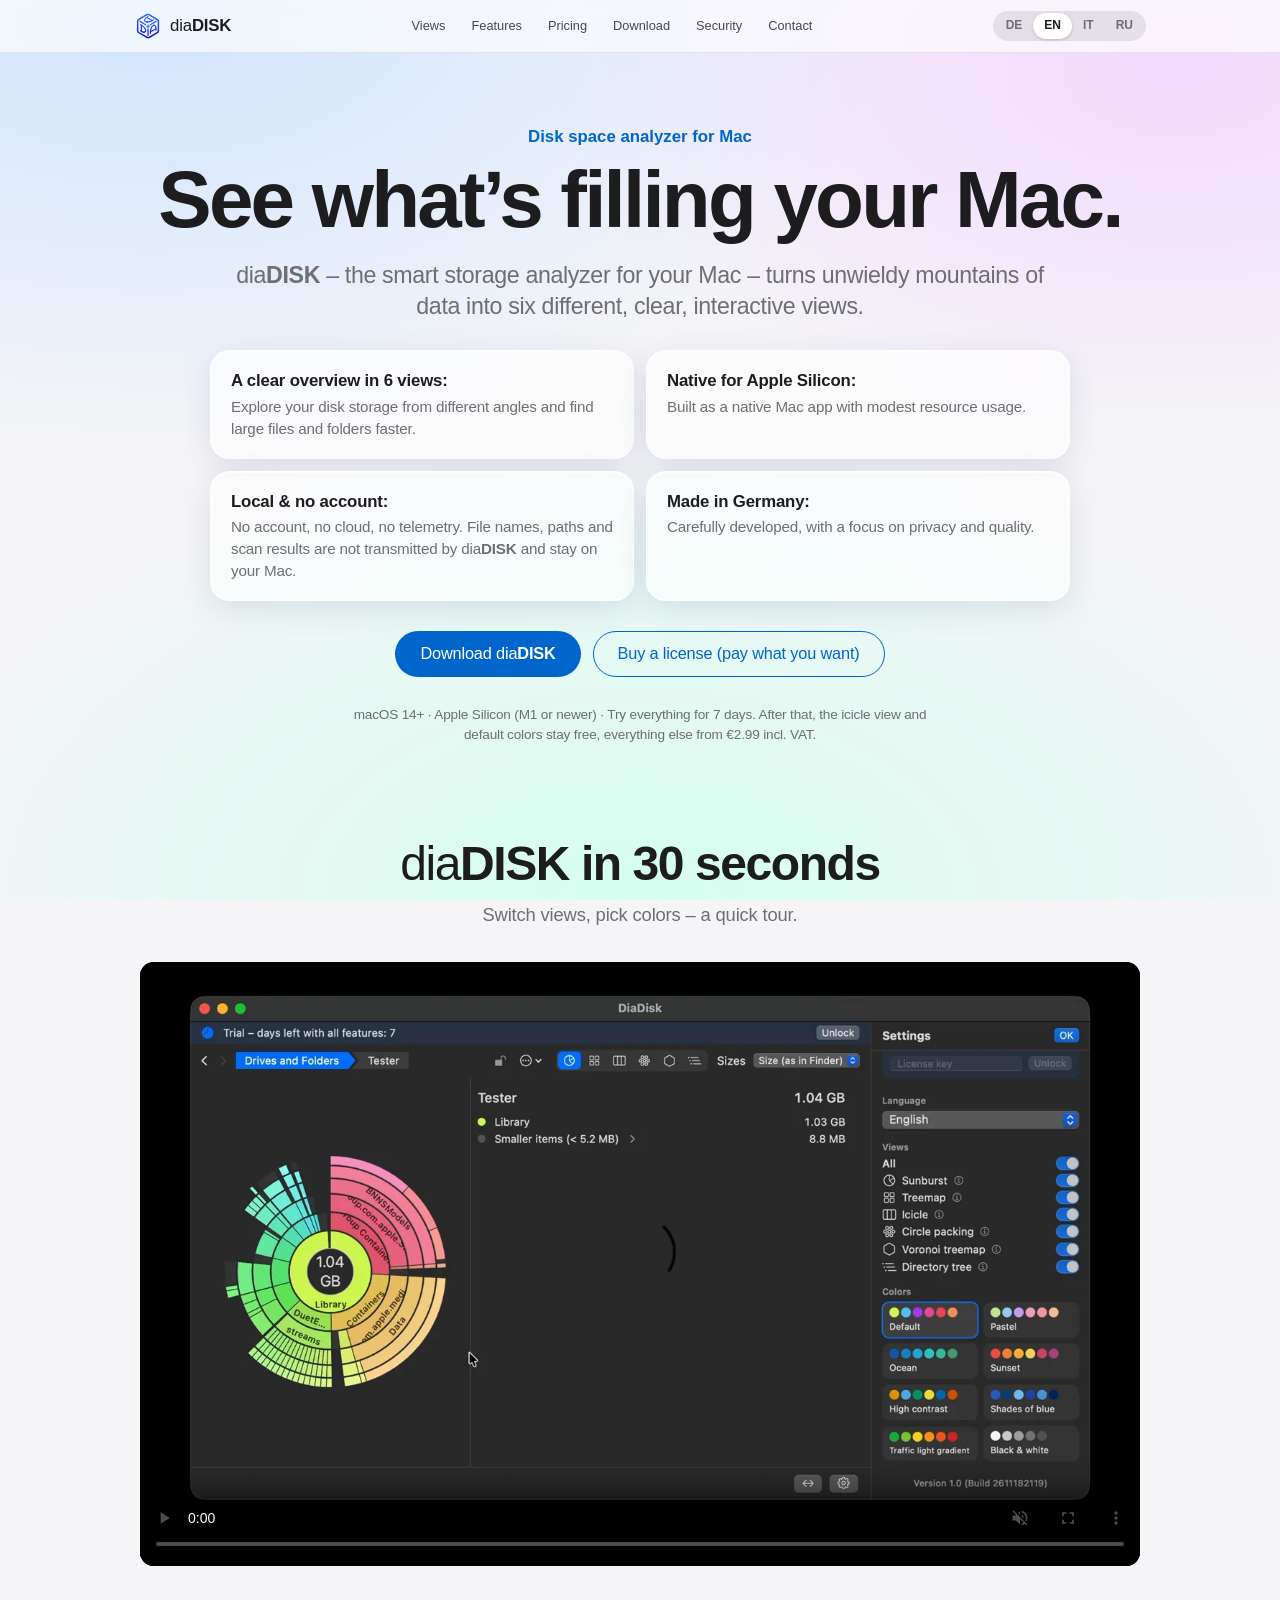
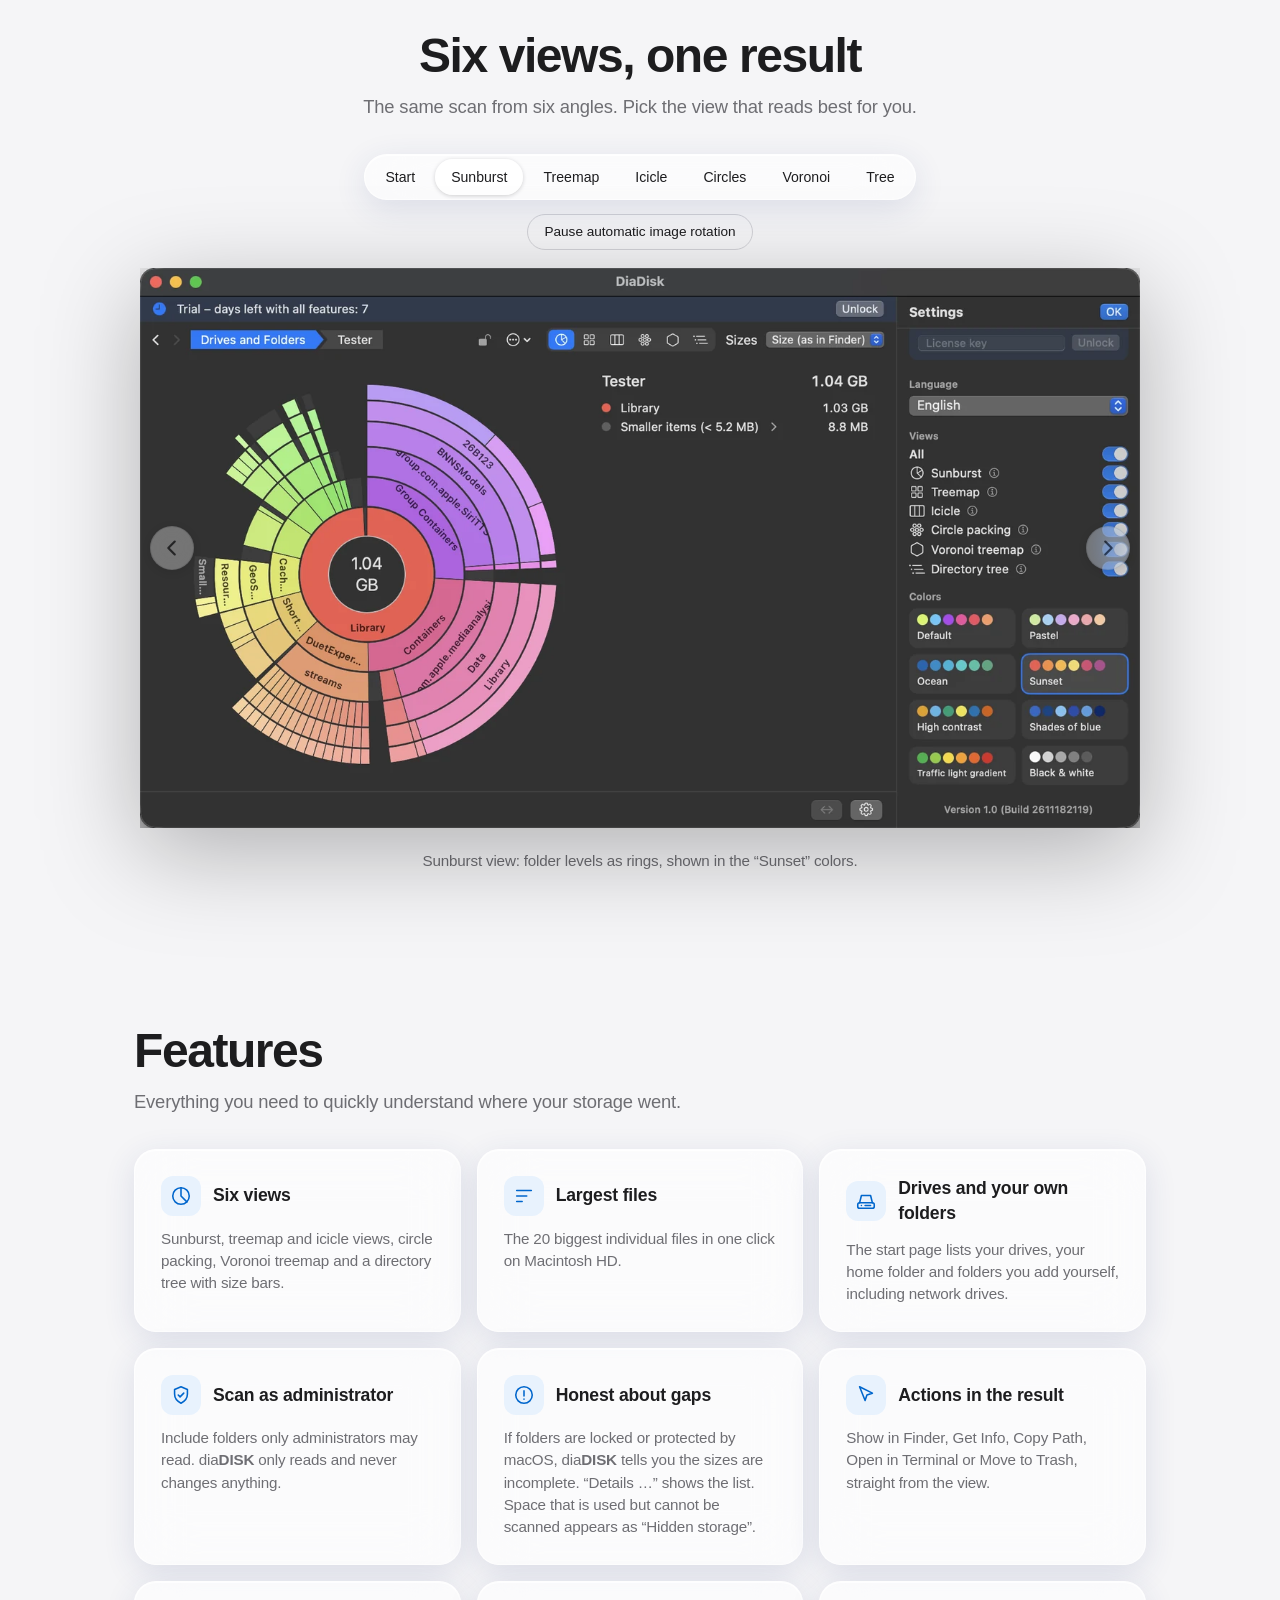
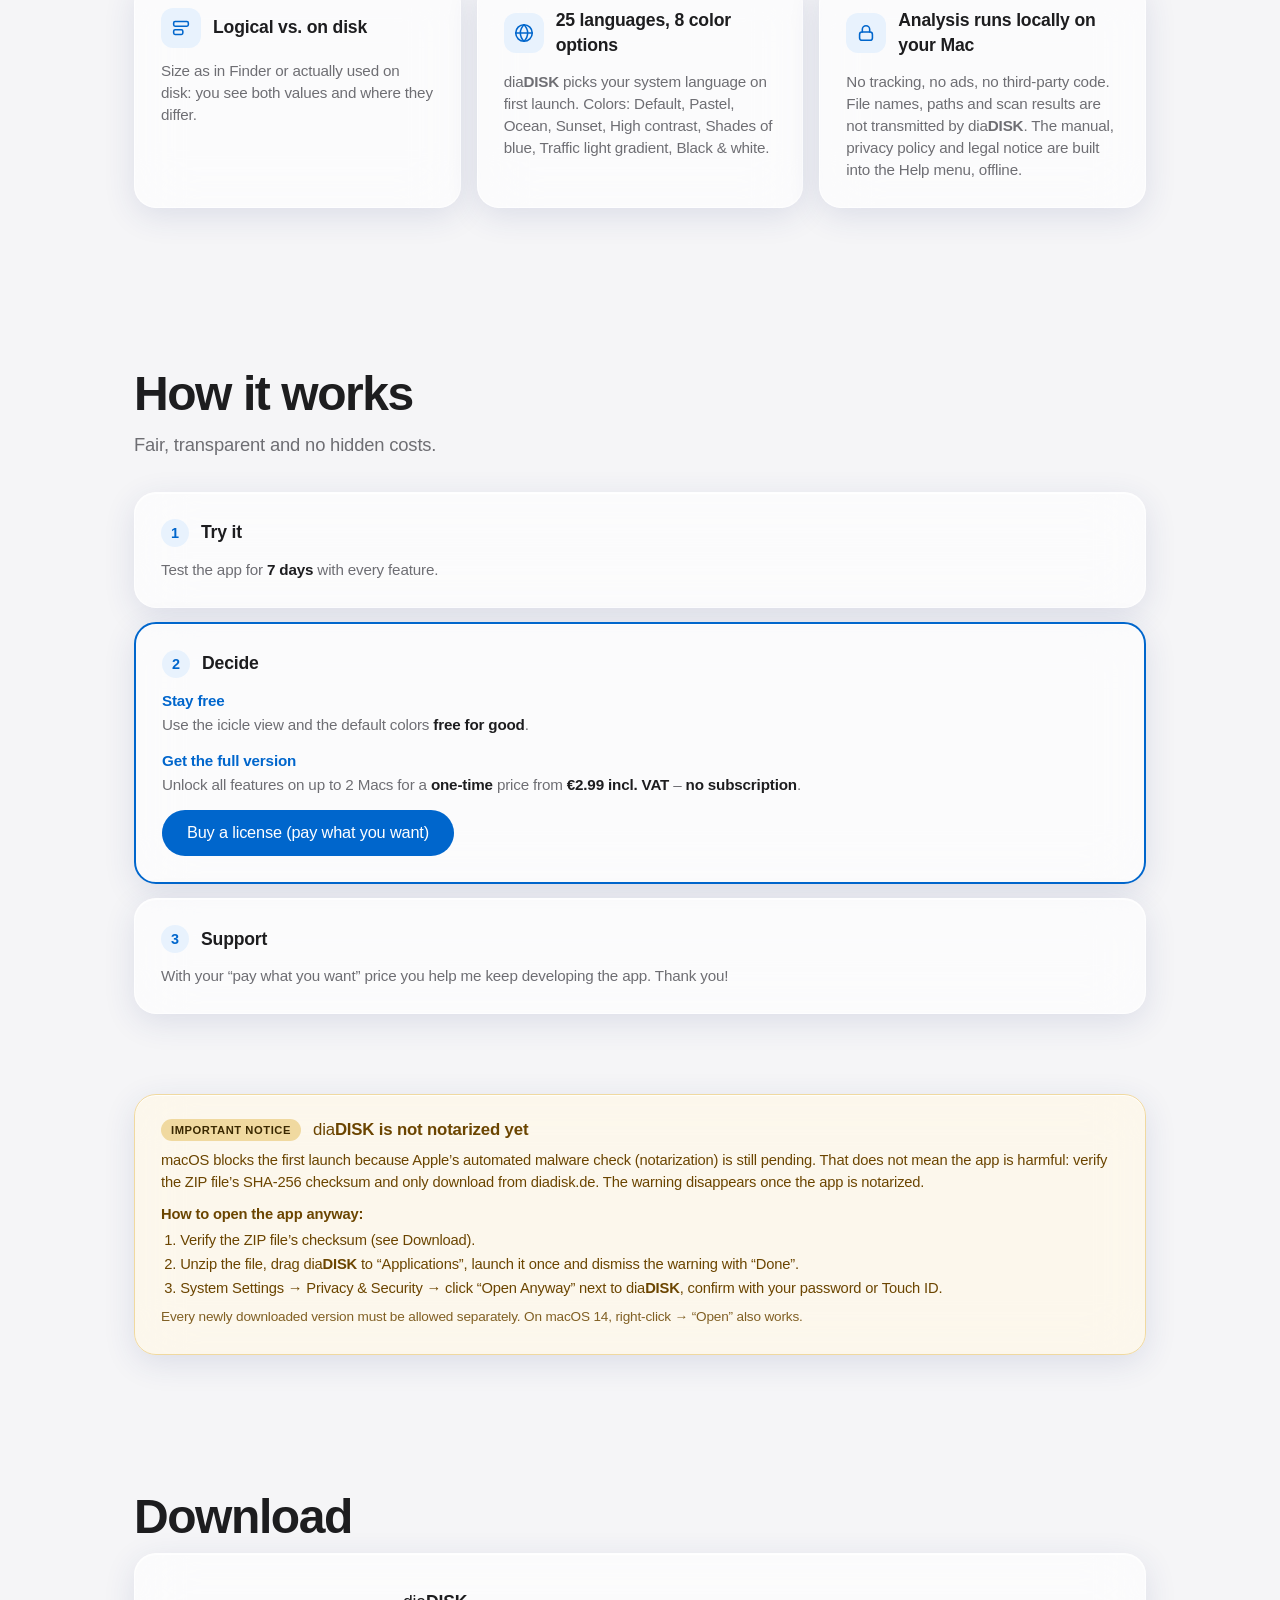
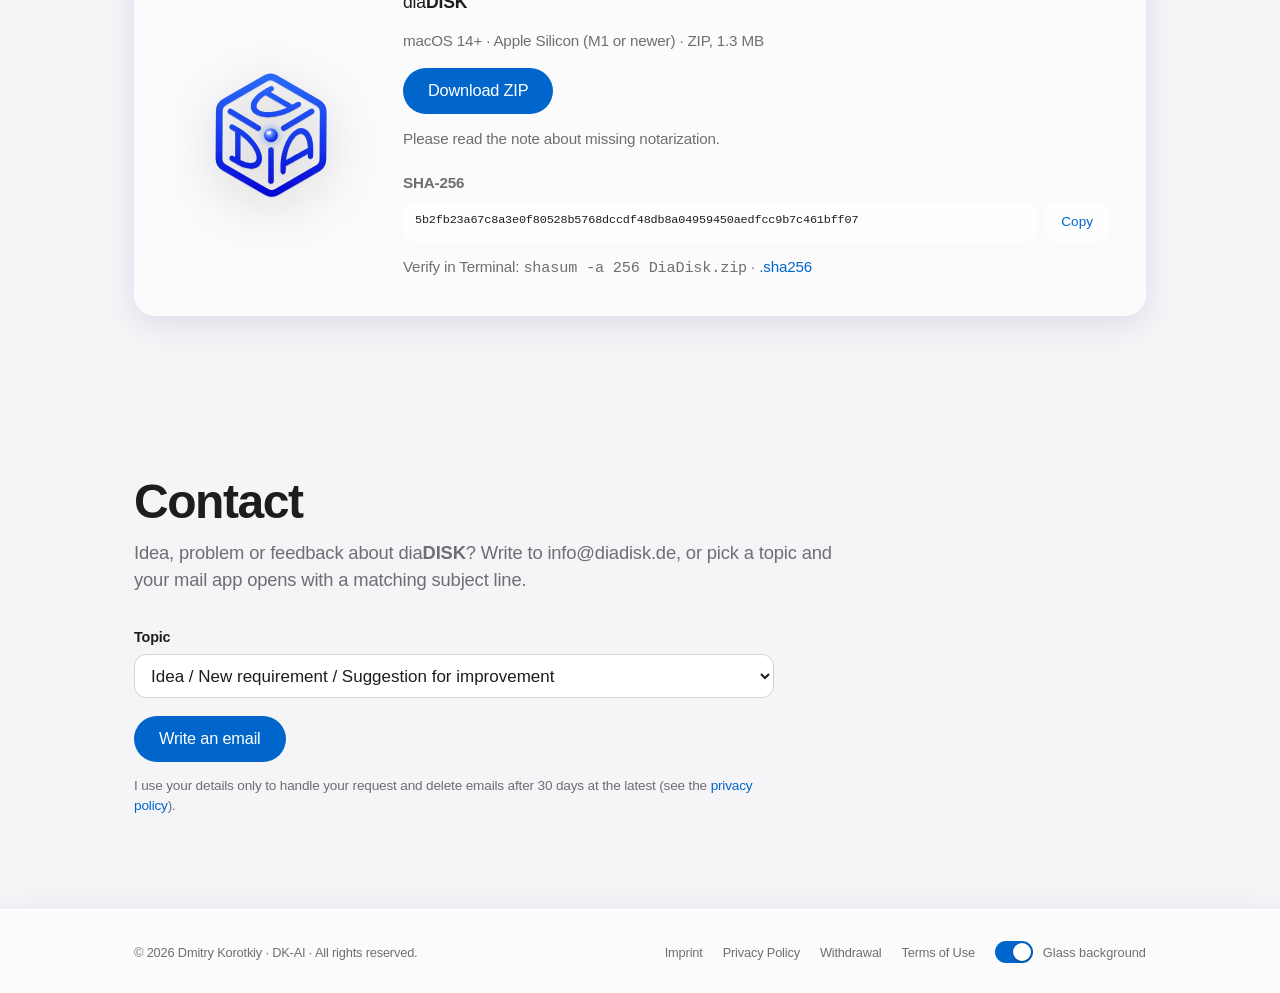
==== commit 5391754b: "s" ====
--- a/index.html
+++ b/index.html
@@ -171,7 +171,7 @@
           <p class="small" data-i18n="dl_note">Bitte den Hinweis zur fehlenden Notarisierung beachten.</p>
           <p class="small sha-label"><b>SHA-256</b></p>
           <div class="hash">
-            <code id="sha-value">e5a32c8957dbfb3cd2d4d20ad1c3d0650d43d574ad40d29e7dc0e7e2a3dacd63</code>
+            <code id="sha-value">5b2fb23a67c8a3e0f80528b5768dccdf48db8a04959450aedfcc9b7c461bff07</code>
             <button type="button" id="sha-copy" data-i18n="sha_copy">Kopieren</button>
           </div>
           <p class="small"><span data-i18n="sha_hint">Prüfen im Terminal:</span> <code class="mono">shasum -a 256 DiaDisk.zip</code> · <a href="downloads/DiaDisk.zip.sha256" download>.sha256</a></p>
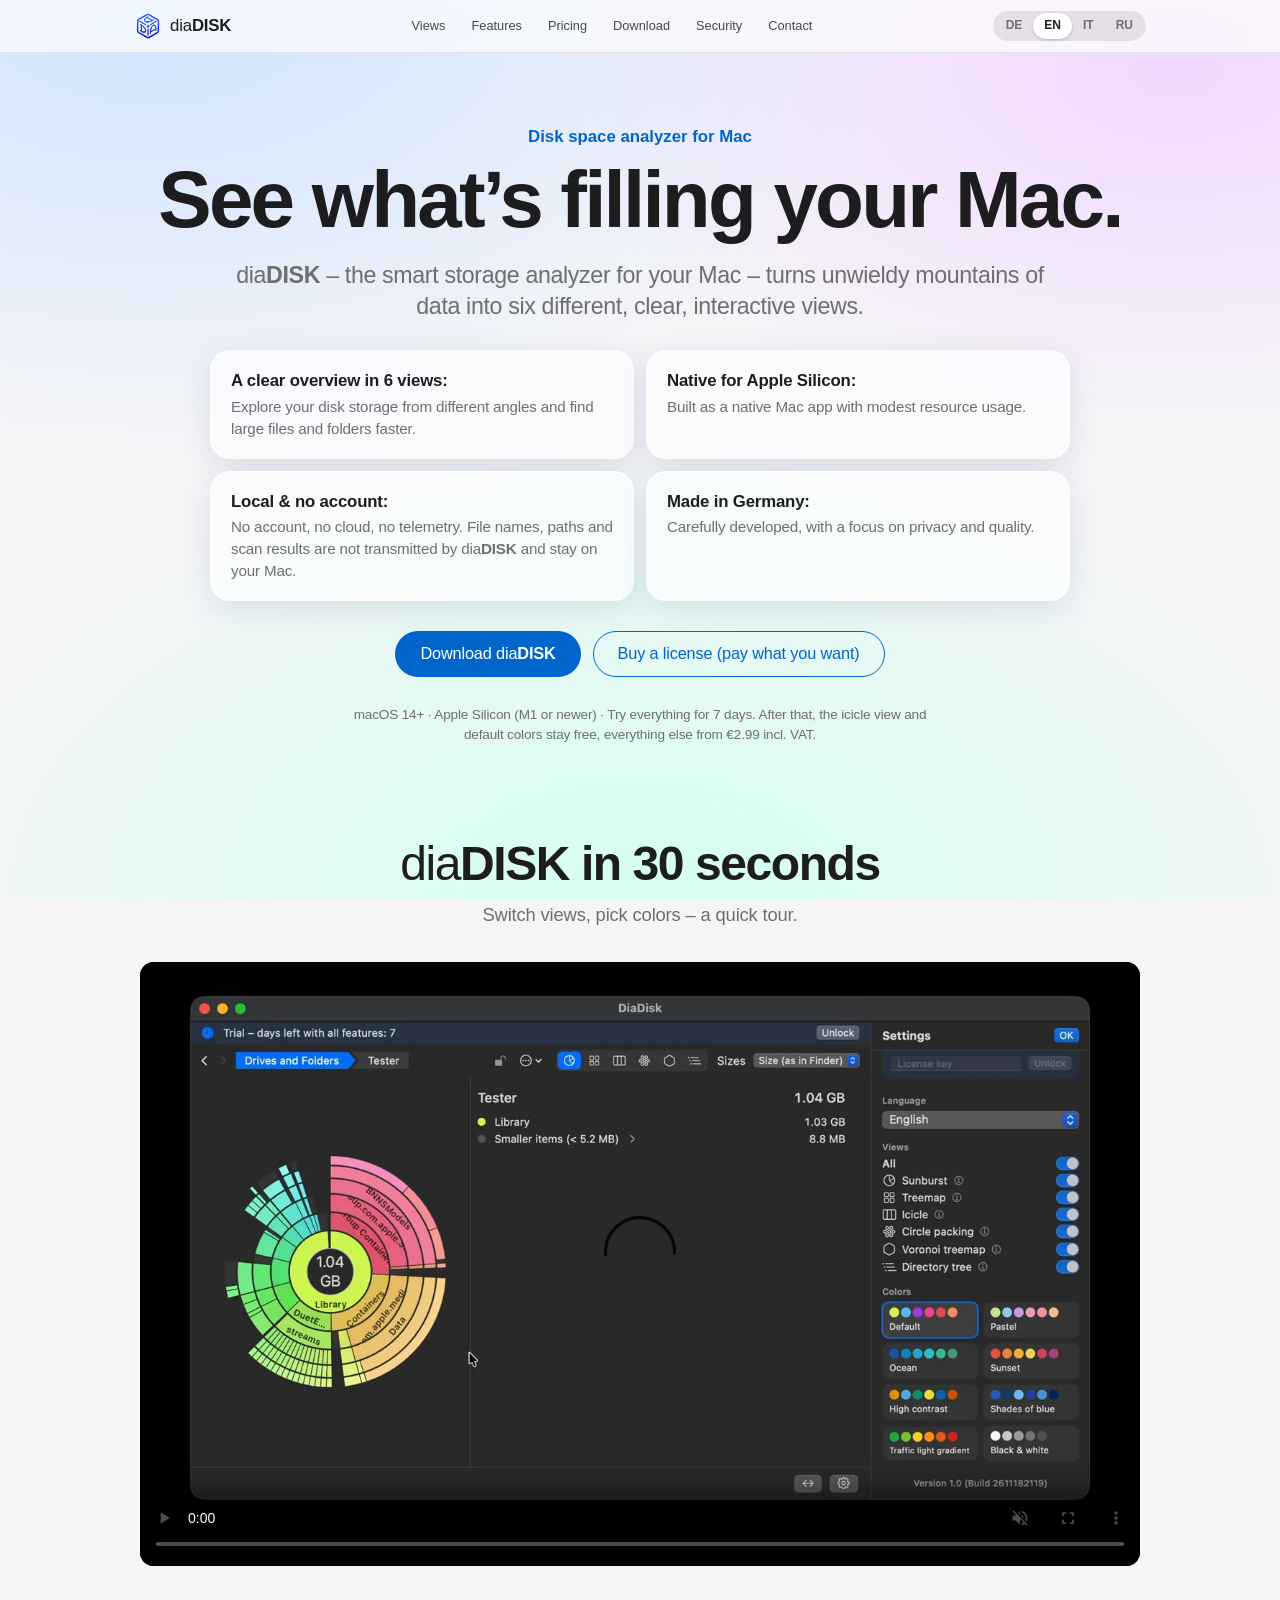
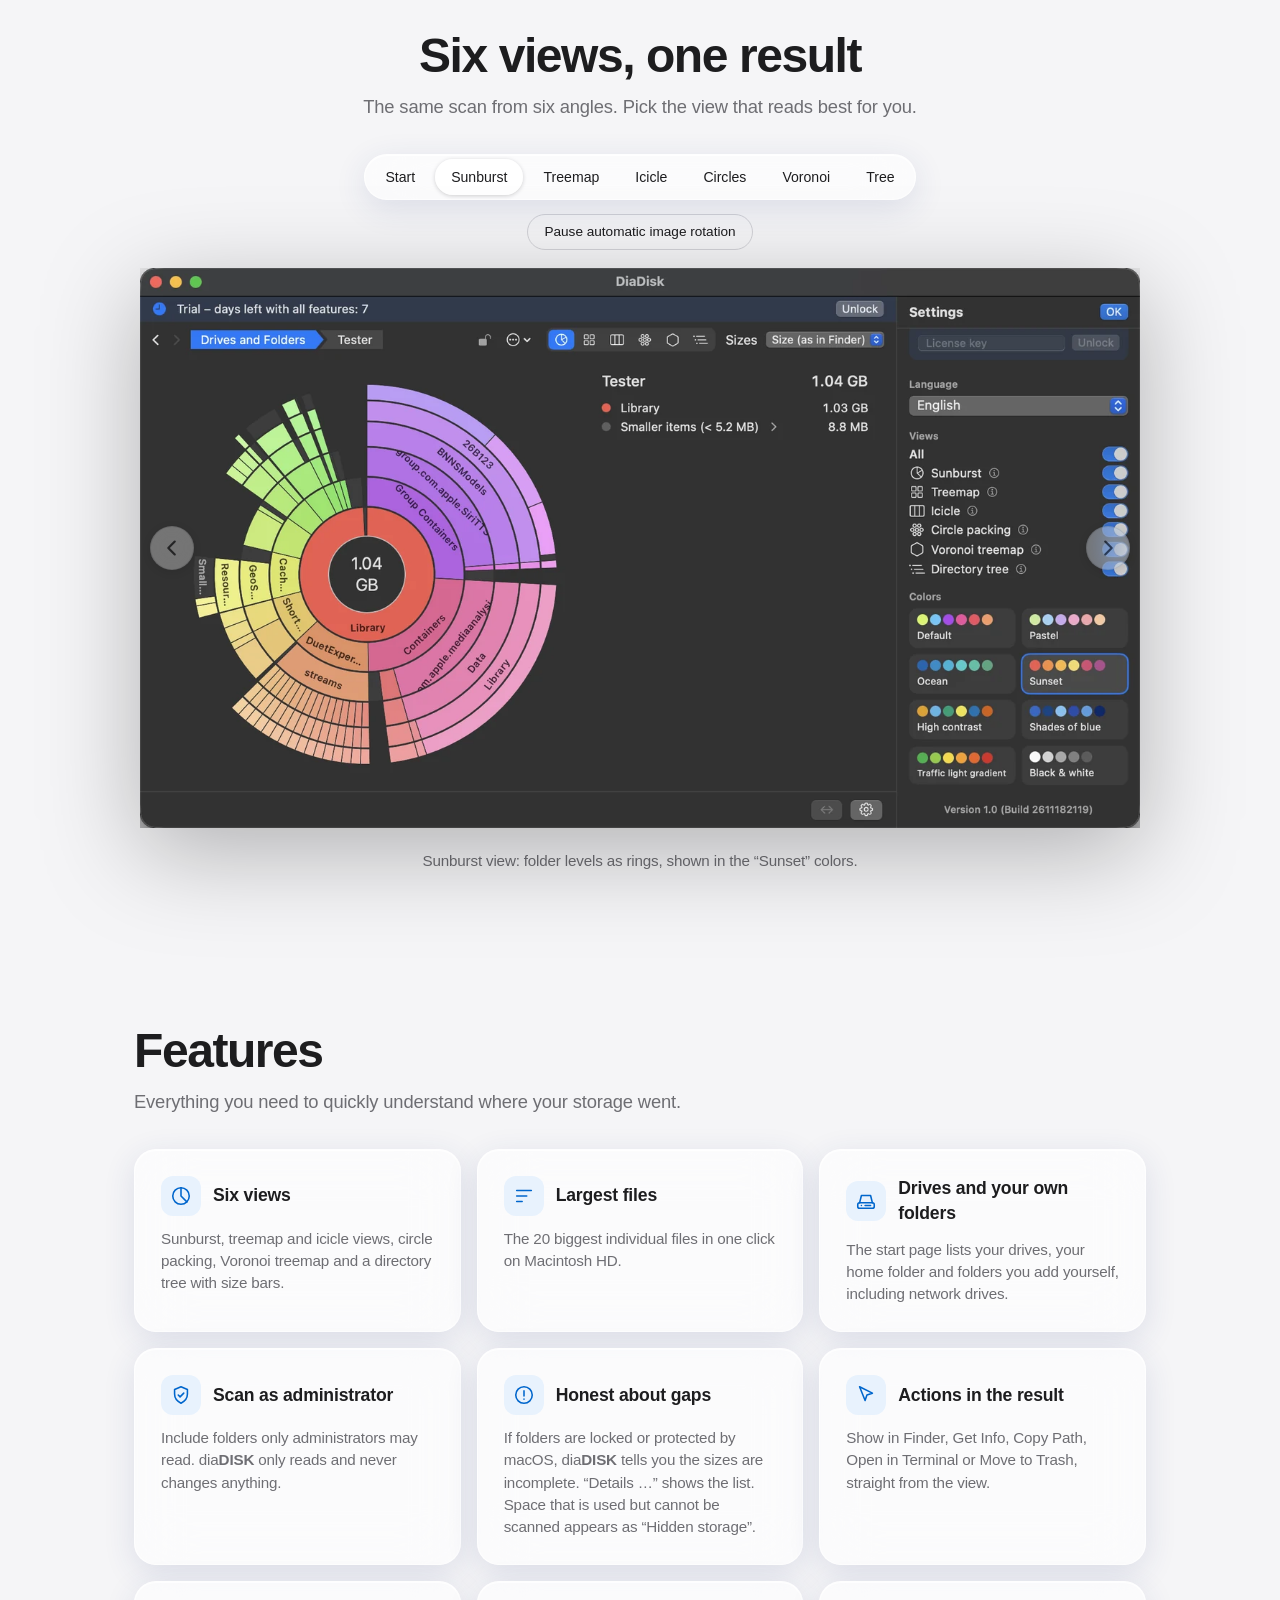
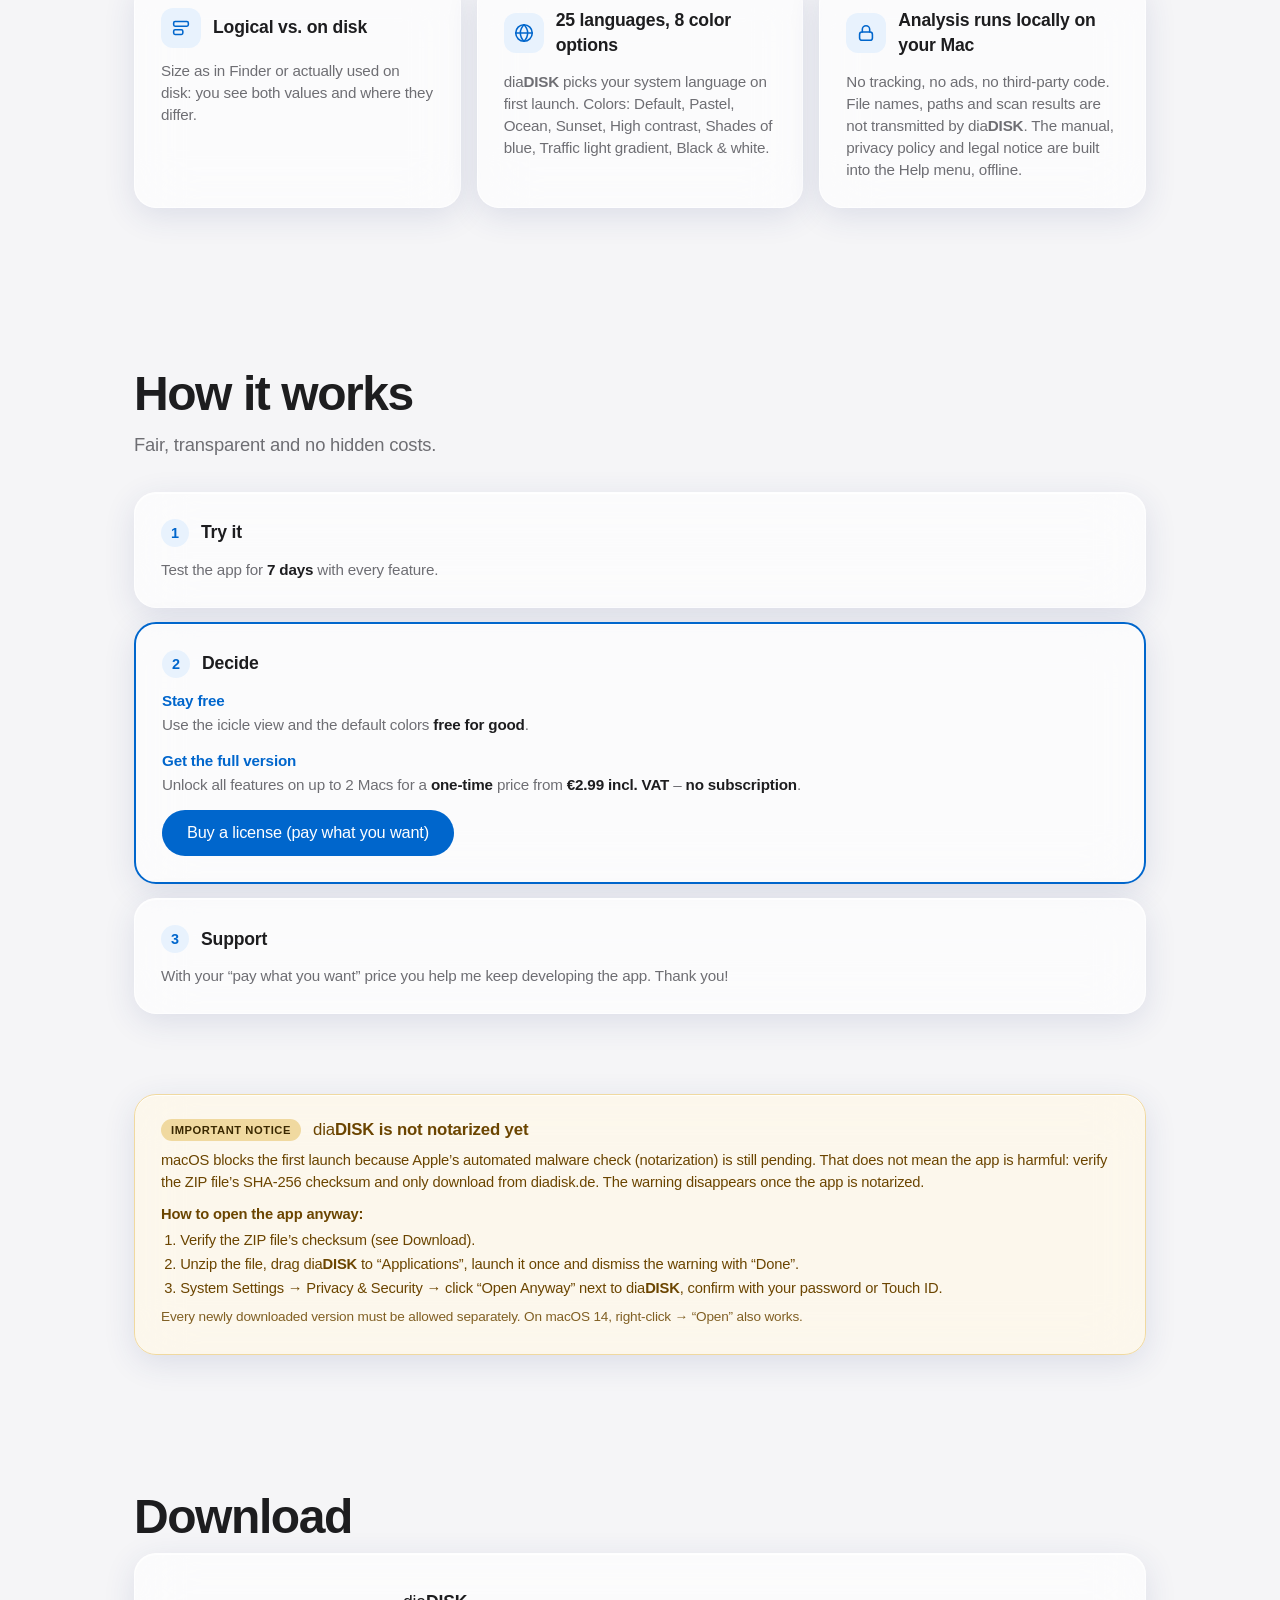
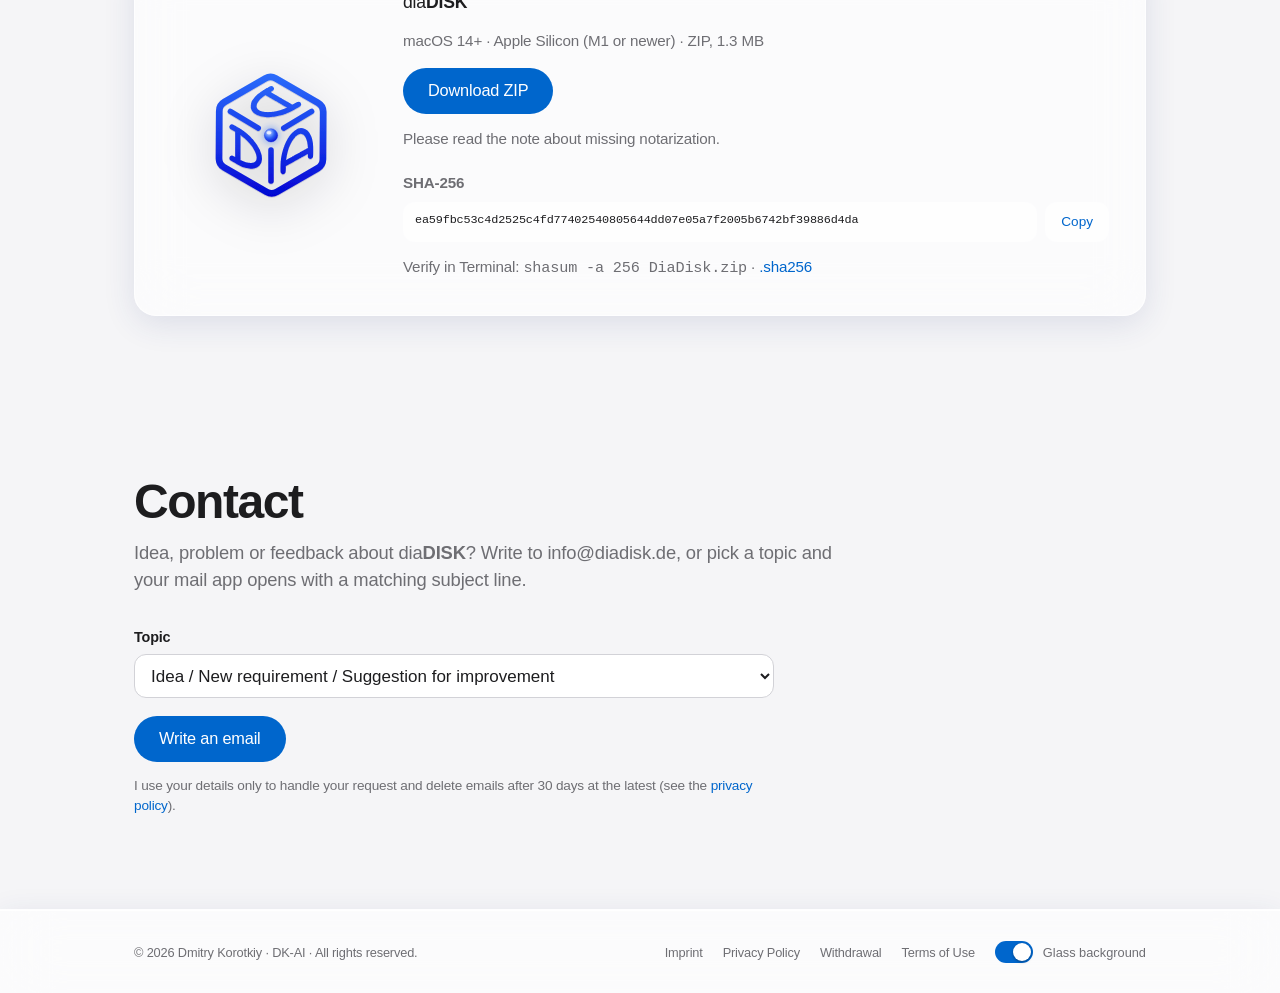
==== commit 3b4a726e: "s" ====
--- a/index.html
+++ b/index.html
@@ -171,7 +171,7 @@
           <p class="small" data-i18n="dl_note">Bitte den Hinweis zur fehlenden Notarisierung beachten.</p>
           <p class="small sha-label"><b>SHA-256</b></p>
           <div class="hash">
-            <code id="sha-value">5b2fb23a67c8a3e0f80528b5768dccdf48db8a04959450aedfcc9b7c461bff07</code>
+            <code id="sha-value">ea59fbc53c4d2525c4fd77402540805644dd07e05a7f2005b6742bf39886d4da</code>
             <button type="button" id="sha-copy" data-i18n="sha_copy">Kopieren</button>
           </div>
           <p class="small"><span data-i18n="sha_hint">Prüfen im Terminal:</span> <code class="mono">shasum -a 256 DiaDisk.zip</code> · <a href="downloads/DiaDisk.zip.sha256" download>.sha256</a></p>
--- a/style.css
+++ b/style.css
@@ -261,7 +261,8 @@
 /* Statische Rechtstext-Seiten */
 .legal-page { padding:40px 0 64px; }
 .legal-page .doc { max-width:760px; margin:0 auto; }
-.legal-page h2 { font-size:1.8rem; margin-top:8px; } .legal-page h3 { margin-top:22px; }
+.legal-page h1 { font-size:1.8rem; line-height:1.1; letter-spacing:-.03em; margin:8px 0 10px; }
+.legal-page h2 { font-size:1.1rem; font-weight:600; line-height:inherit; letter-spacing:-.01em; margin:22px 0 6px; }
 .legal-page .back { display:inline-block; margin-bottom:18px; }
 .legal-page .note { font-size:.85rem; color:var(--muted); font-style:italic; }
 
@@ -269,4 +270,8 @@
 .dd { font-weight:400; }
 .dd b { display:inline; margin:0; font-size:inherit; font-weight:700; color:inherit; }
 .btn { white-space:pre-wrap; } /* Leerzeichen neben der Marke im Flex-Button erhalten */
-.legal-page h4, .modal h4 { font-size:1rem; margin:16px 0 4px; }
+.legal-page h3, .modal h4 { font-size:1rem; font-weight:700; letter-spacing:normal; margin:16px 0 4px; }
+/* Automatische Nummerierung der Abschnitte (Datenschutz, EULA) */
+.numbered { counter-reset:sec; }
+.modal .numbered h3, .legal-page .numbered h2 { counter-increment:sec; }
+.modal .numbered h3::before, .legal-page .numbered h2::before { content:counter(sec) ". "; }
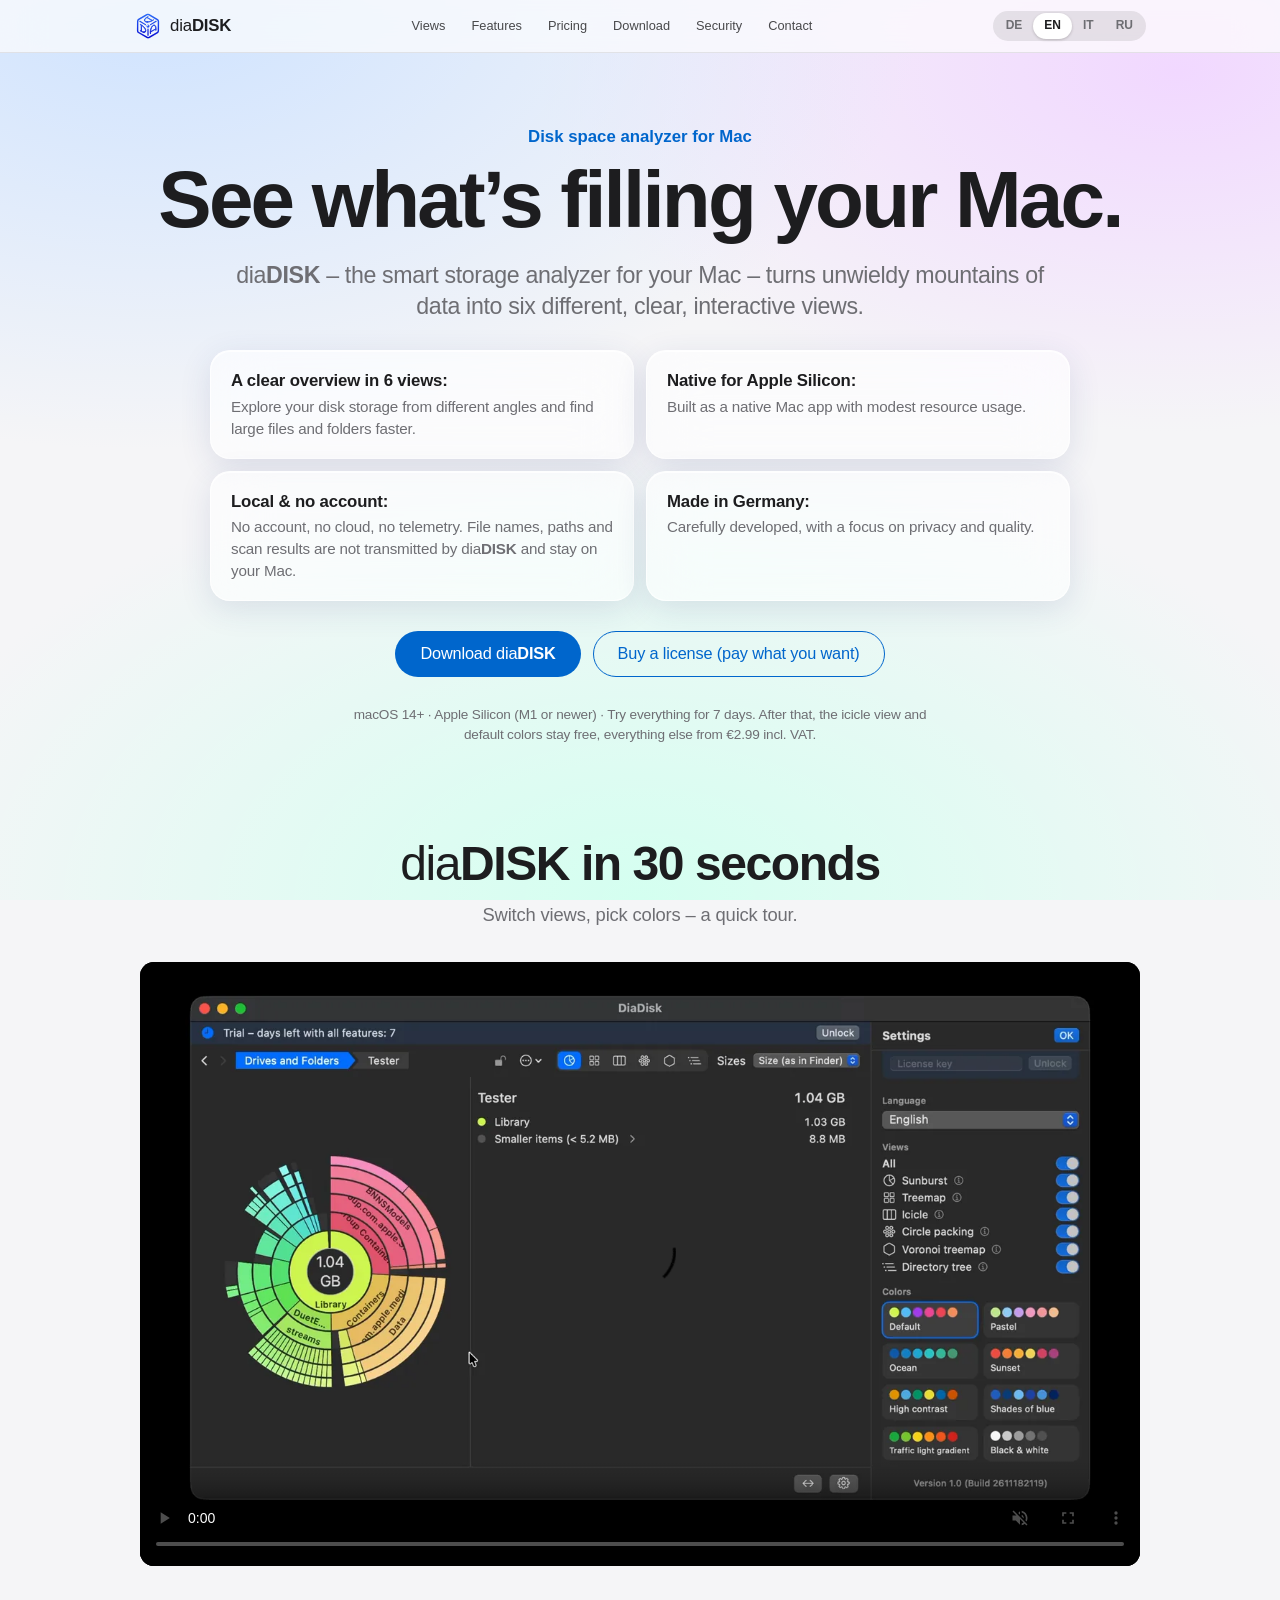
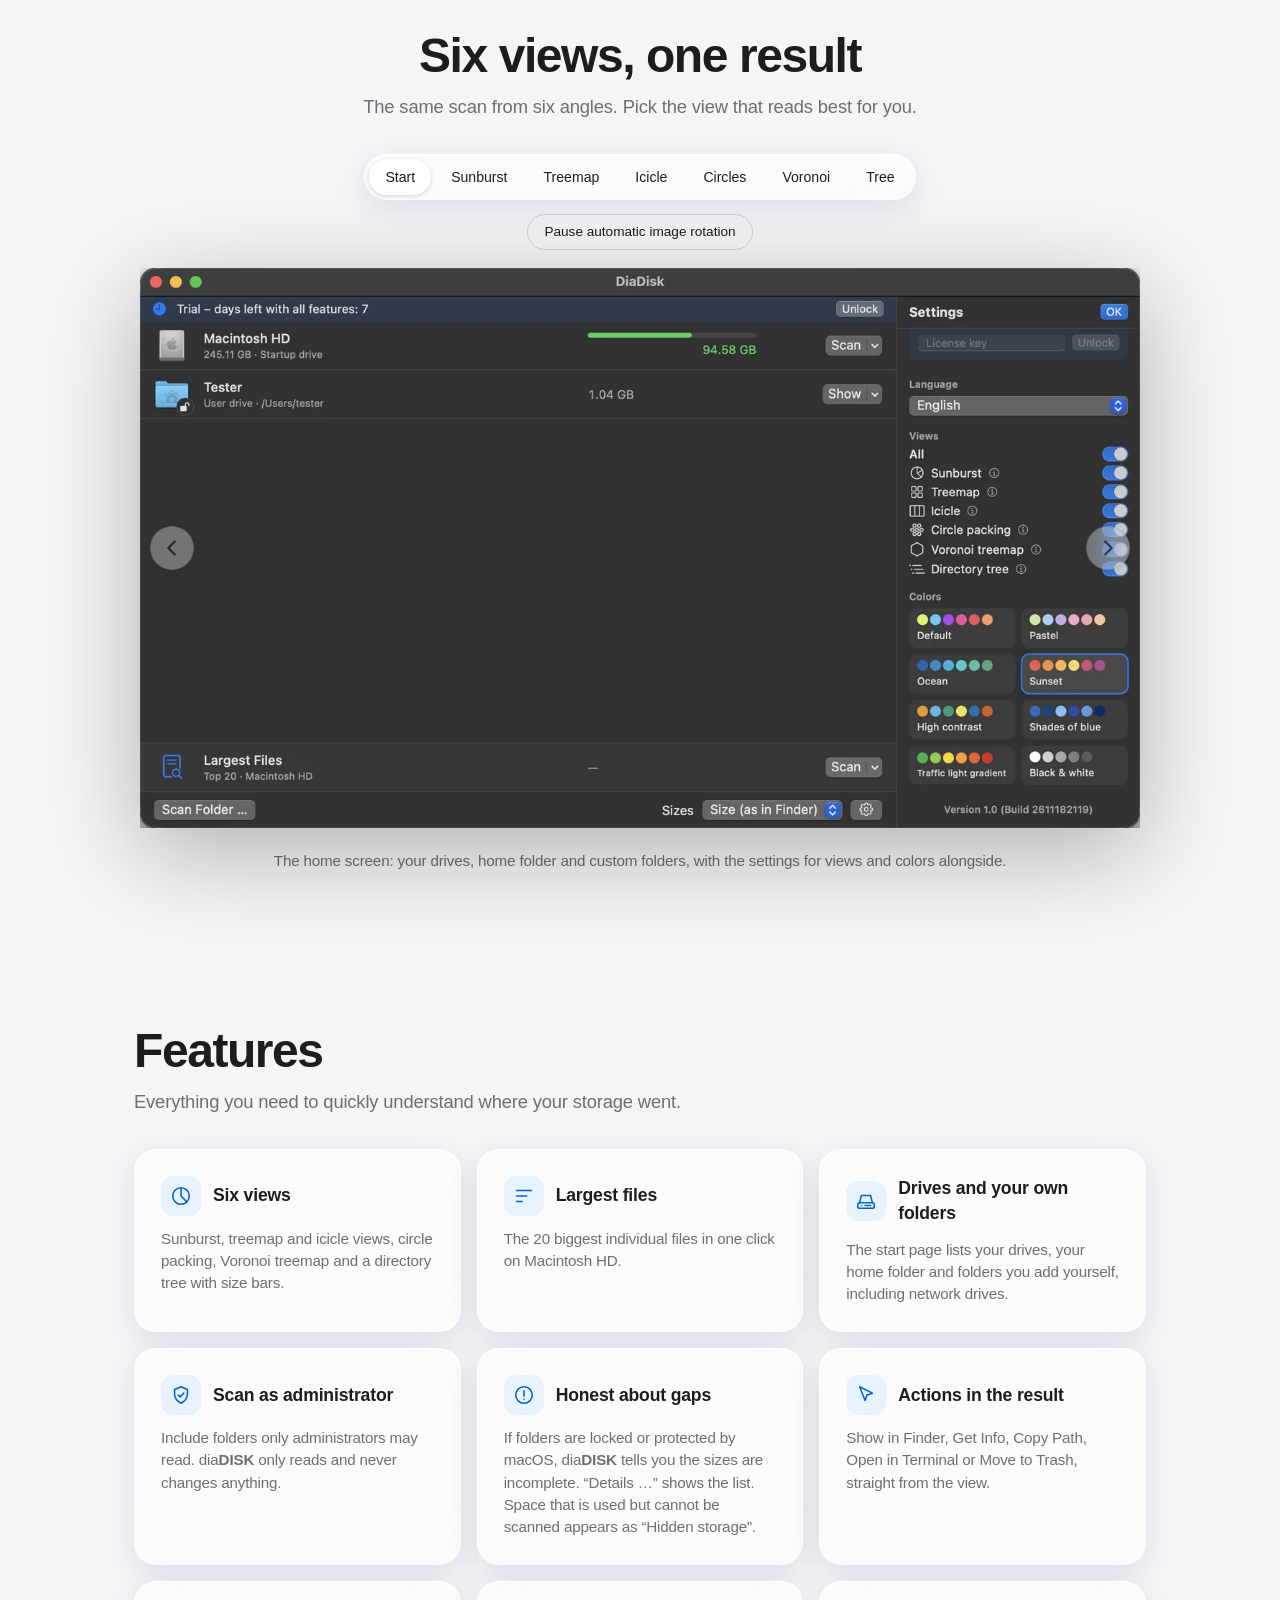
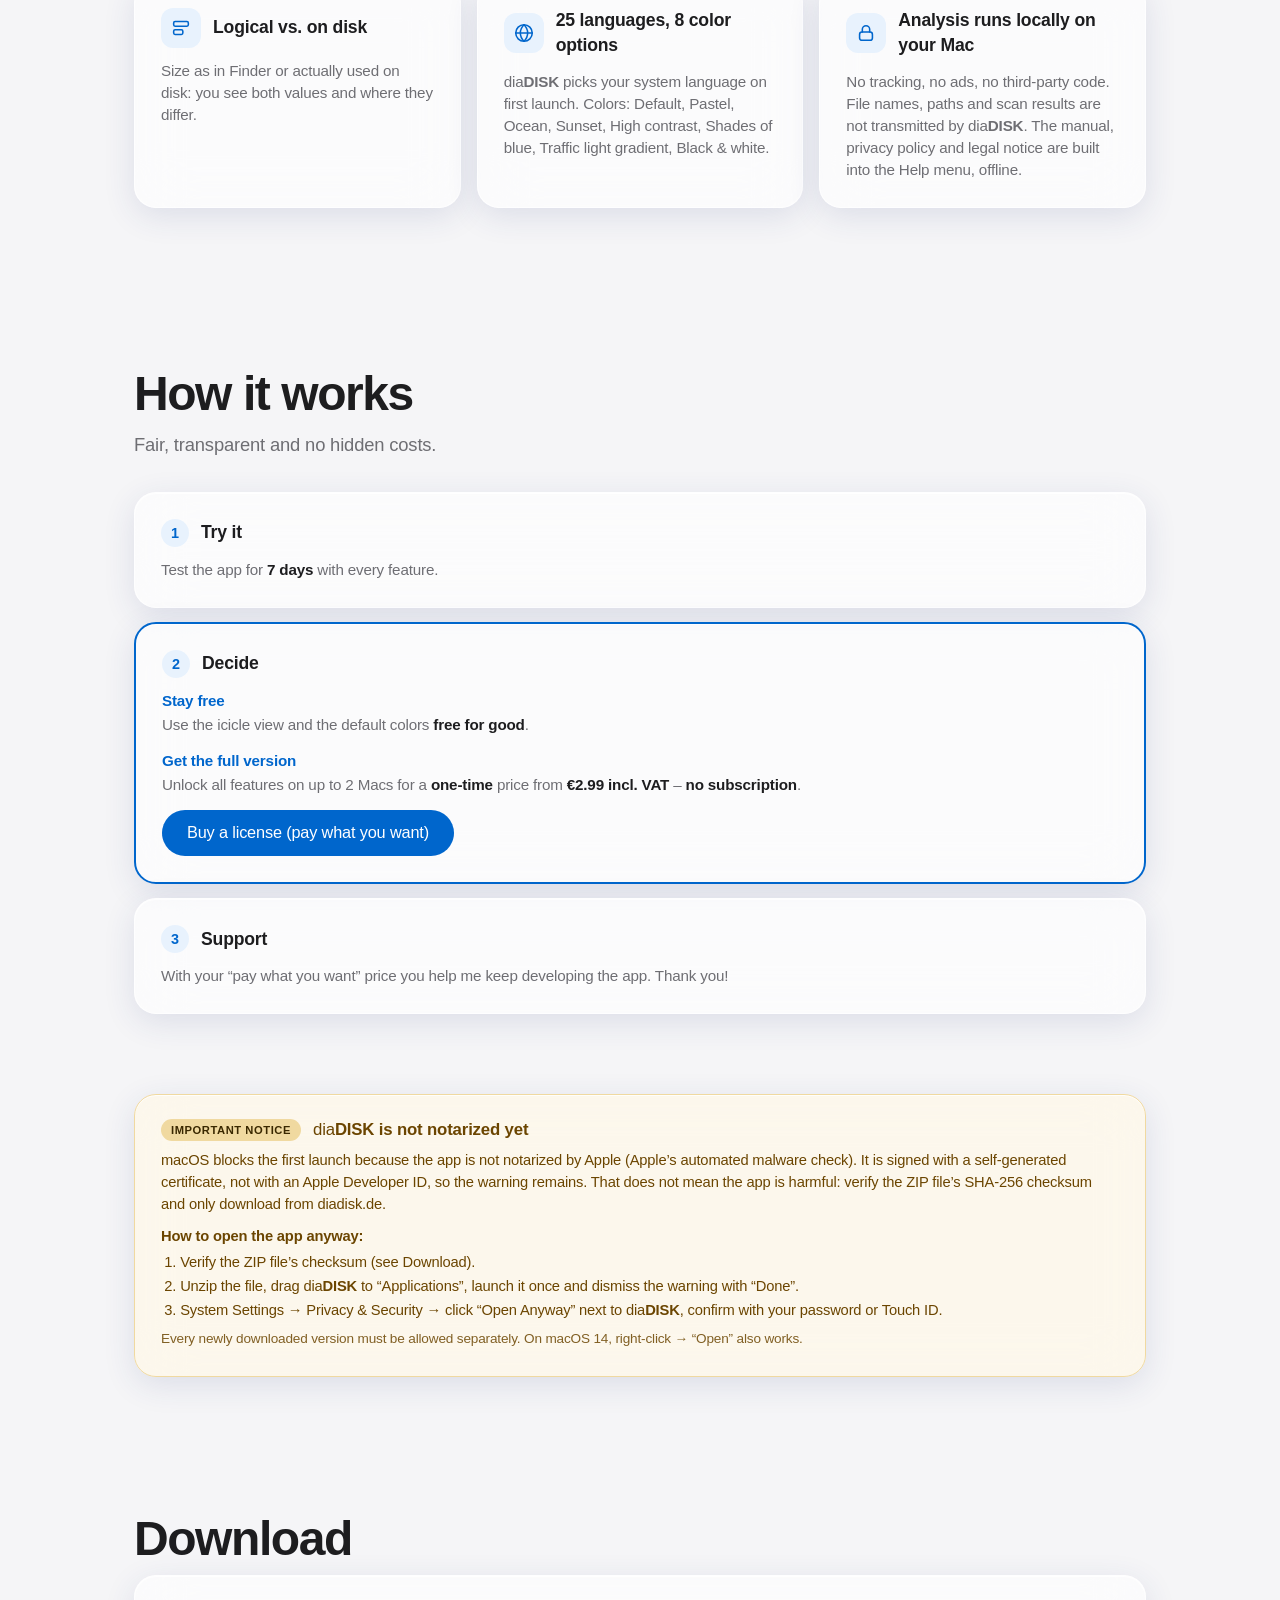
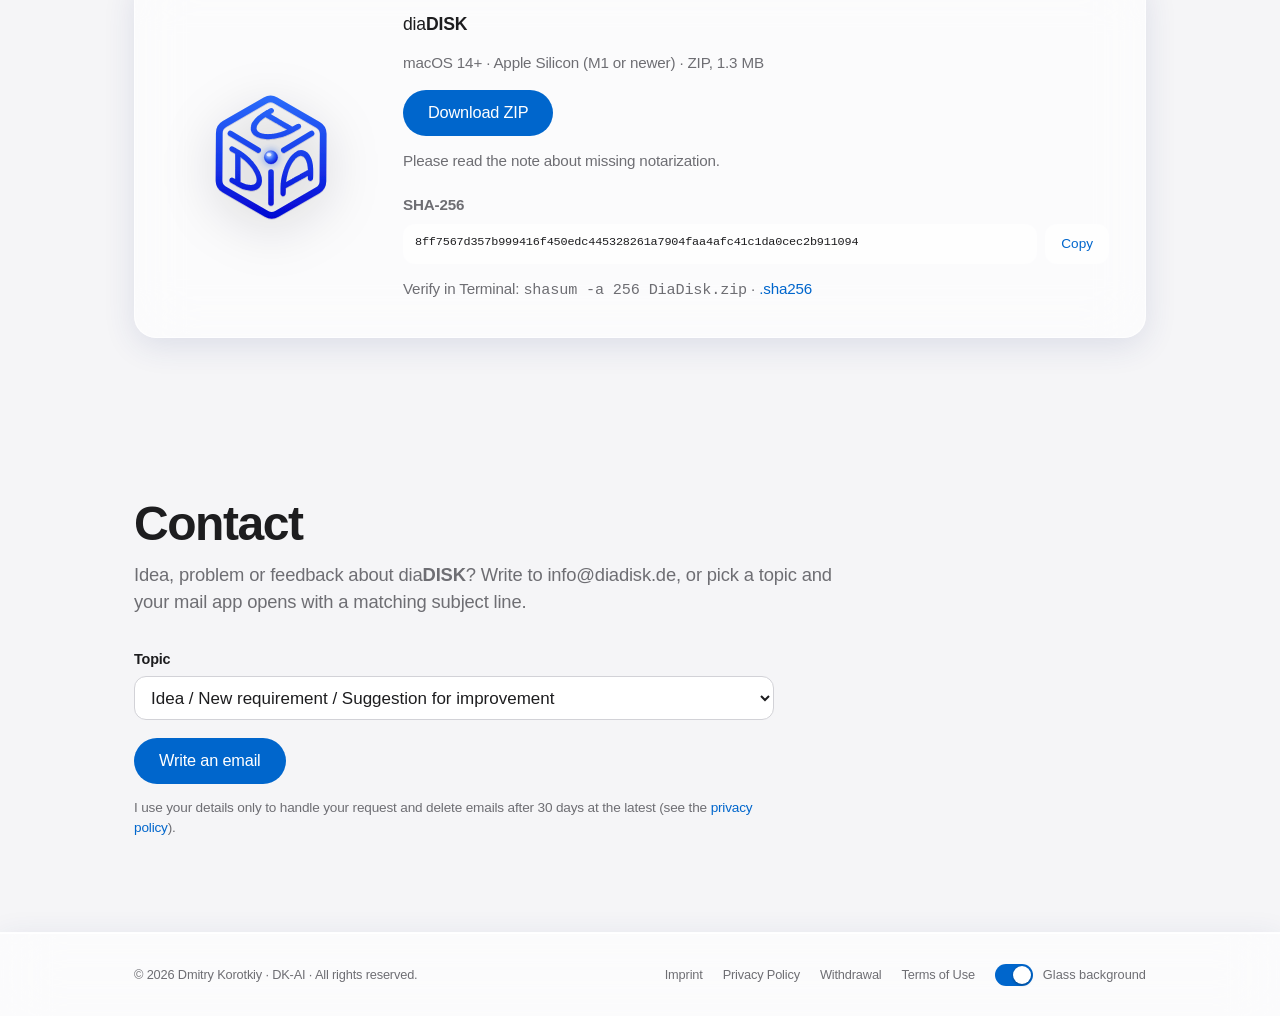
==== commit 2f0af464: "s" ====
--- a/index.html
+++ b/index.html
@@ -26,7 +26,7 @@
 <meta name="twitter:image" content="https://diadisk.de/og-image.jpg">
 <link rel="stylesheet" href="style.css">
 <script src="glass-init.js"></script>
-<script type="application/ld+json">{"@context":"https://schema.org","@type":"SoftwareApplication","name":"diaDISK","applicationCategory":"UtilitiesApplication","operatingSystem":"macOS 14 or later (Apple Silicon)","offers":{"@type":"Offer","price":"2.99","priceCurrency":"EUR","priceSpecification":{"@type":"PriceSpecification","price":"2.99","priceCurrency":"EUR","valueAddedTaxIncluded":true}},"url":"https://diadisk.de/","image":"https://diadisk.de/og-image.jpg"}</script>
+<script type="application/ld+json">{"@context":"https://schema.org","@type":"SoftwareApplication","name":"diaDISK","applicationCategory":"UtilitiesApplication","operatingSystem":"macOS 14 or later (Apple Silicon)","description":"diaDISK is a macOS app that visualizes disk usage in six interactive views. The analysis runs locally on your Mac. Free trial and basic version; full license pay-what-you-want from EUR 2.99 incl. VAT, sold by Payhip.","softwareVersion":"1.0.6","downloadUrl":"https://diadisk.de/downloads/DiaDisk.zip","inLanguage":["de","en","it","ru"],"offers":{"@type":"Offer","price":"2.99","priceCurrency":"EUR","description":"Minimum price (pay what you want), VAT included","priceSpecification":{"@type":"PriceSpecification","minPrice":"2.99","priceCurrency":"EUR","valueAddedTaxIncluded":true},"url":"https://payhip.com/b/aEo54"},"url":"https://diadisk.de/","image":"https://diadisk.de/og-image.jpg"}</script>
 </head>
 <body>
 <a class="skip" href="#top" data-i18n="a_skip">Zum Inhalt springen</a>
@@ -55,6 +55,7 @@
 </header>
 
 <main id="top">
+<noscript><div class="wrap"><p lang="en">diaDISK is a macOS app that visualizes disk usage in six interactive views. Analysis runs locally on your Mac; free trial and basic version, full license from €2.99 incl. VAT. Enable JavaScript to switch the page language.</p><p lang="it">diaDISK è un’app per macOS che visualizza l’occupazione del disco in sei viste interattive. L’analisi avviene in locale sul tuo Mac; versione di prova e base gratuita, licenza completa da 2,99 € IVA inclusa.</p><p lang="ru">diaDISK — приложение для macOS, которое показывает занятое место на дисках в шести интерактивных видах. Анализ выполняется локально на твоём Mac; бесплатная пробная и базовая версия, полная лицензия от 2,99 € с НДС.</p></div></noscript>
   <section class="hero">
     <div class="wrap">
       <span class="tag" data-i18n="hero_tag">Speicheranalyse für den Mac</span>
@@ -147,7 +148,7 @@
     <div class="wrap">
       <div class="notice compact">
         <div class="nt-head"><span class="badge" data-i18n="nt_badge">Wichtiger Hinweis</span><strong data-i18n="nt_title"><span class="dd">dia<b>DISK</b></span> ist noch nicht notarisiert</strong></div>
-        <p data-i18n="nt_lead">macOS blockiert den ersten Start, weil Apples automatische Malware-Prüfung (Notarisierung) noch aussteht. Das heißt nicht, dass die App schädlich ist: Prüfe die SHA-256-Prüfsumme der ZIP-Datei und lade nur von diadisk.de. Nach der Notarisierung entfällt die Warnung.</p>
+        <p data-i18n="nt_lead">macOS blockiert den ersten Start, weil die App nicht von Apple notarisiert ist (Apples automatische Malware-Prüfung). Sie ist mit einem selbst erzeugten Zertifikat signiert, nicht mit einer Apple-Developer-ID; die Warnung bleibt daher bestehen. Das heißt nicht, dass die App schädlich ist: Prüfe die SHA-256-Prüfsumme der ZIP-Datei und lade nur von diadisk.de.</p>
         <p class="nt-steps-t" data-i18n="nt_steps_t">So öffnest du die App trotzdem:</p>
         <ol>
           <li data-i18n="nt_s1">Prüfsumme der ZIP-Datei prüfen (siehe Download).</li>
@@ -171,7 +172,7 @@
           <p class="small" data-i18n="dl_note">Bitte den Hinweis zur fehlenden Notarisierung beachten.</p>
           <p class="small sha-label"><b>SHA-256</b></p>
           <div class="hash">
-            <code id="sha-value">ea59fbc53c4d2525c4fd77402540805644dd07e05a7f2005b6742bf39886d4da</code>
+            <code id="sha-value">8ff7567d357b999416f450edc445328261a7904faa4afc41c1da0cec2b911094</code>
             <button type="button" id="sha-copy" data-i18n="sha_copy">Kopieren</button>
           </div>
           <p class="small"><span data-i18n="sha_hint">Prüfen im Terminal:</span> <code class="mono">shasum -a 256 DiaDisk.zip</code> · <a href="downloads/DiaDisk.zip.sha256" download>.sha256</a></p>
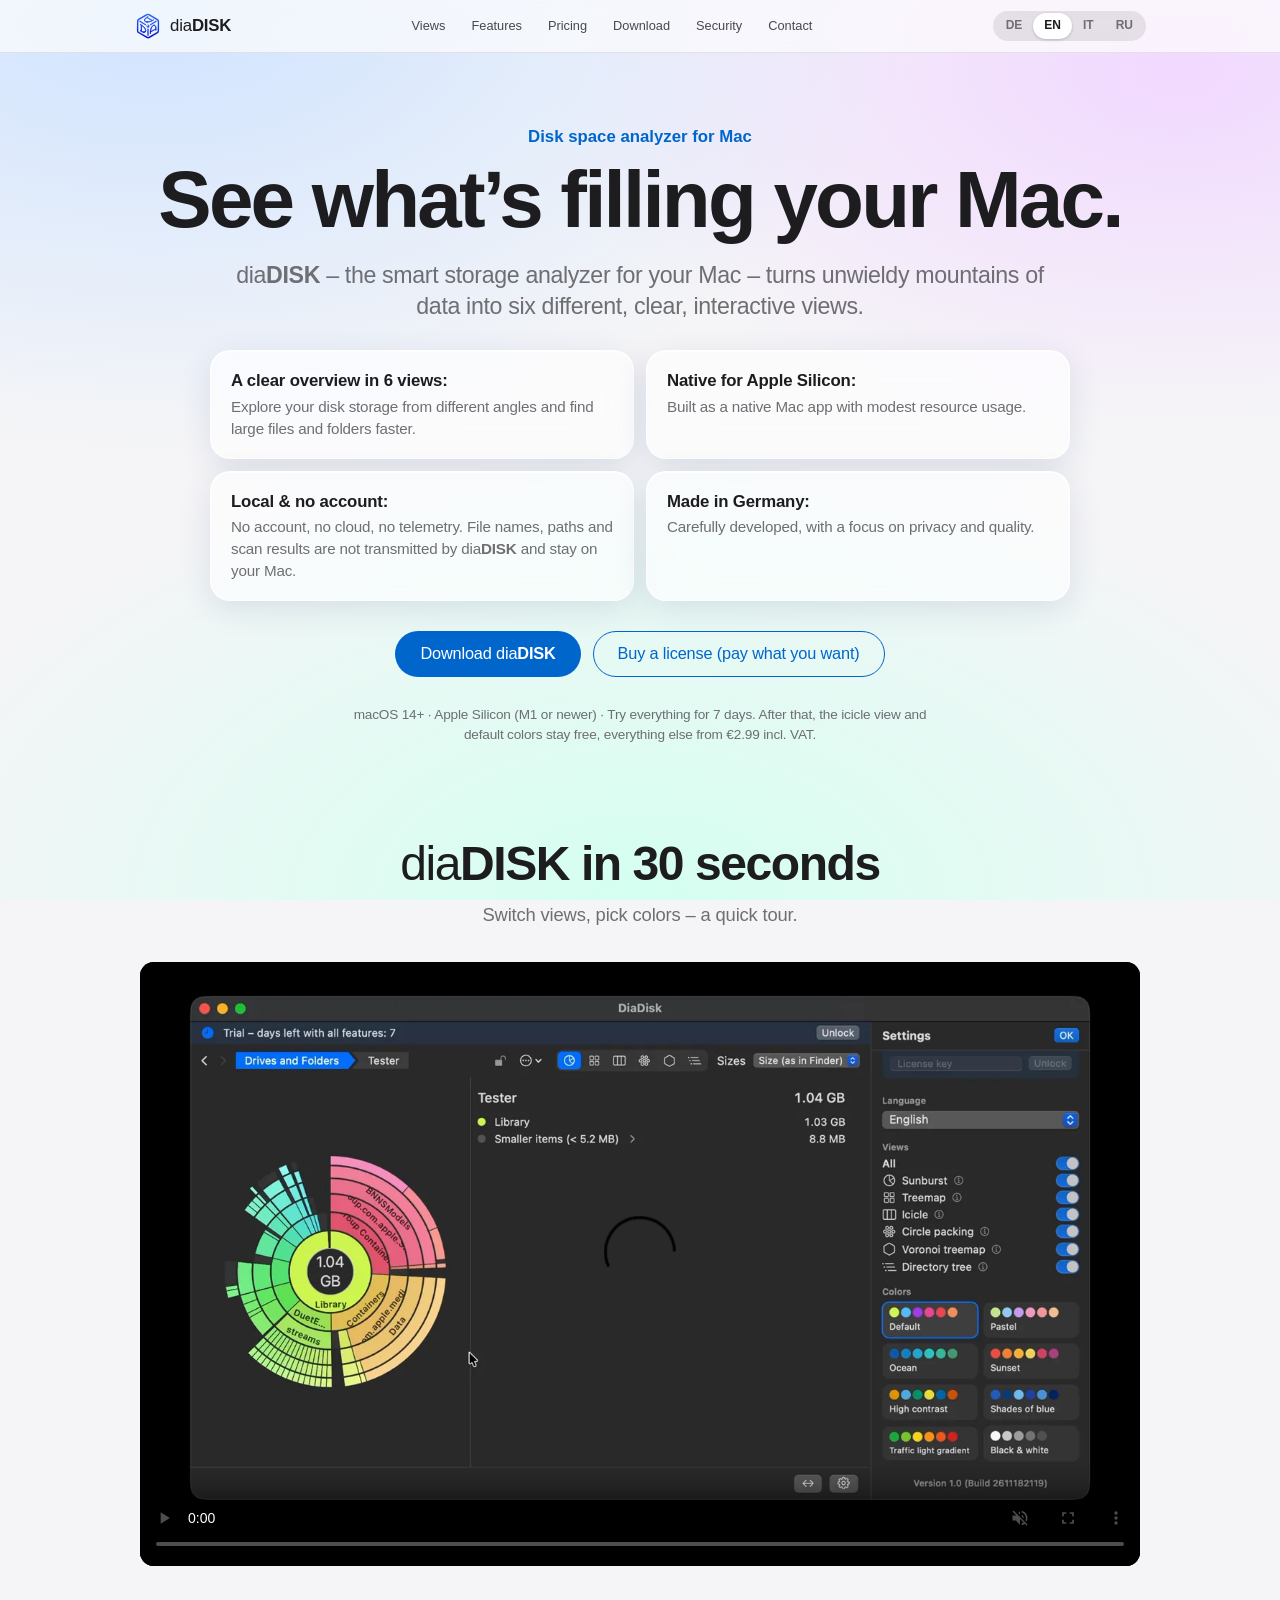
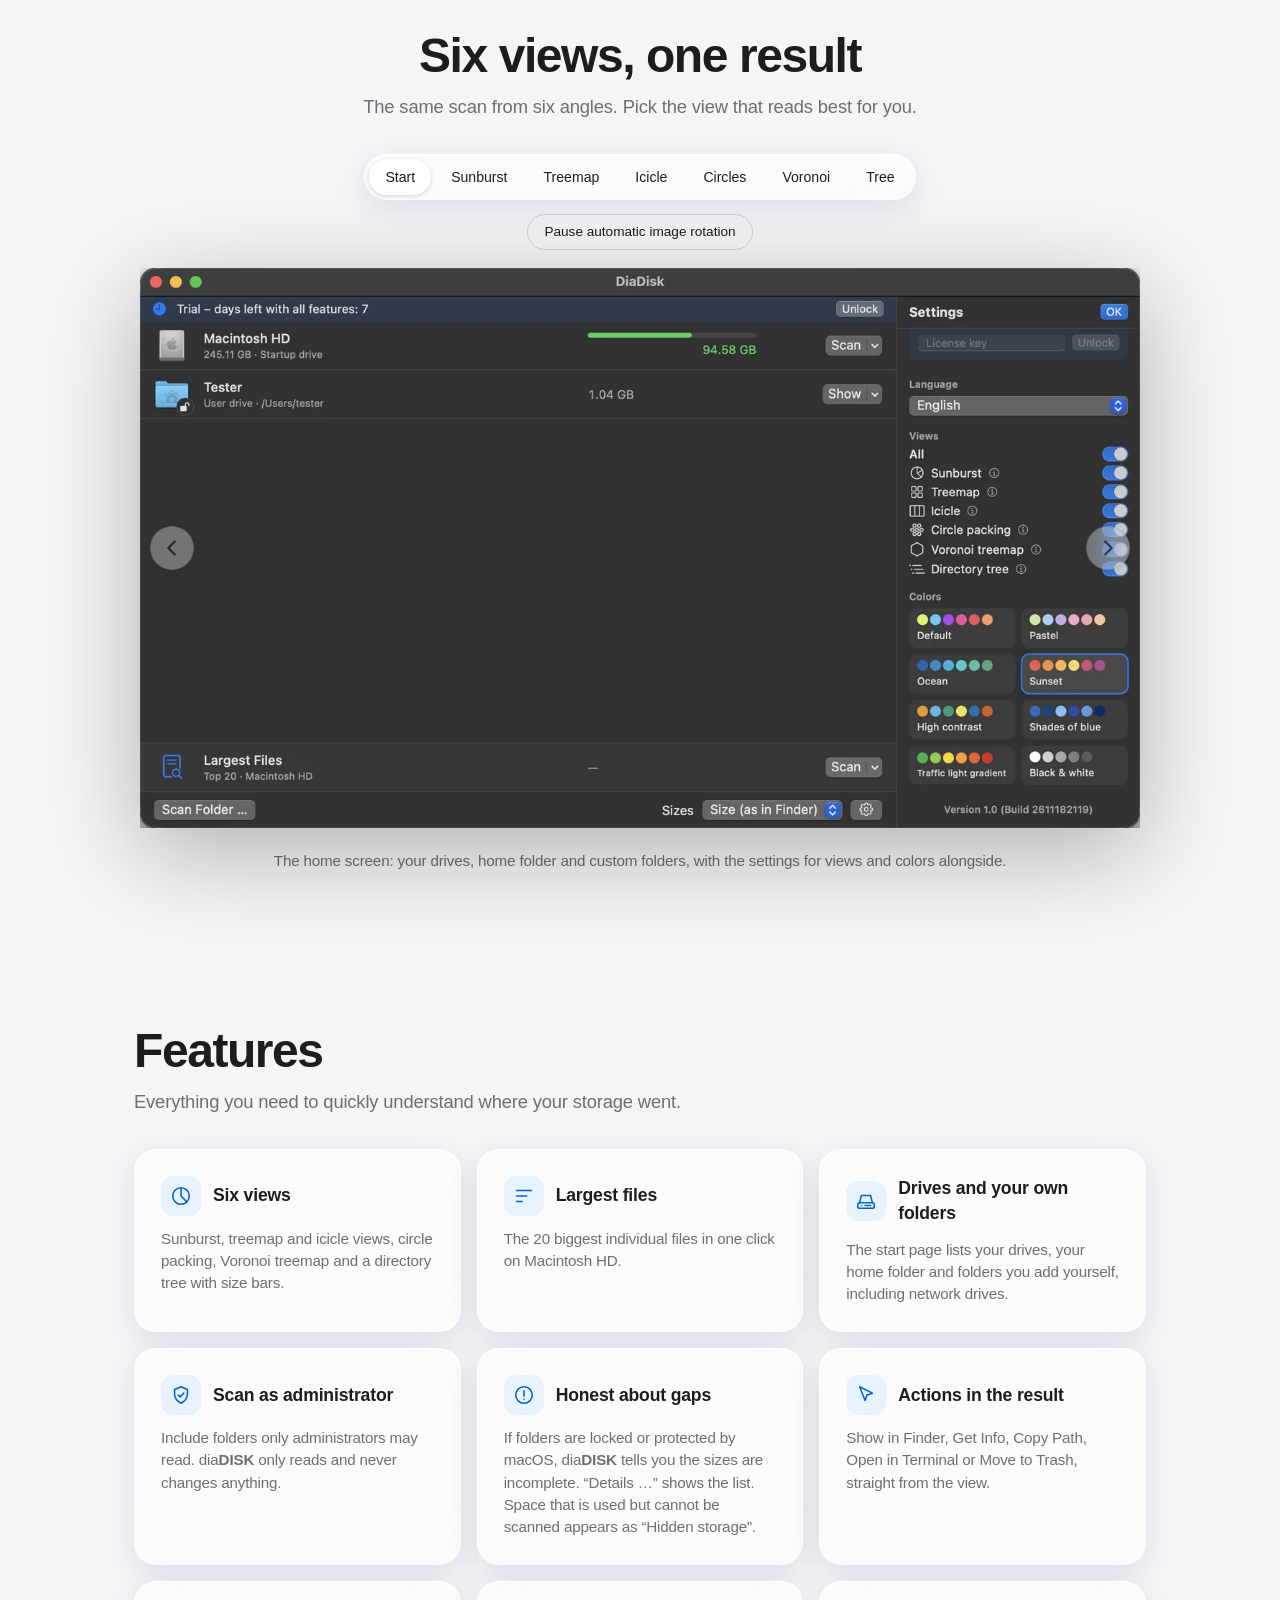
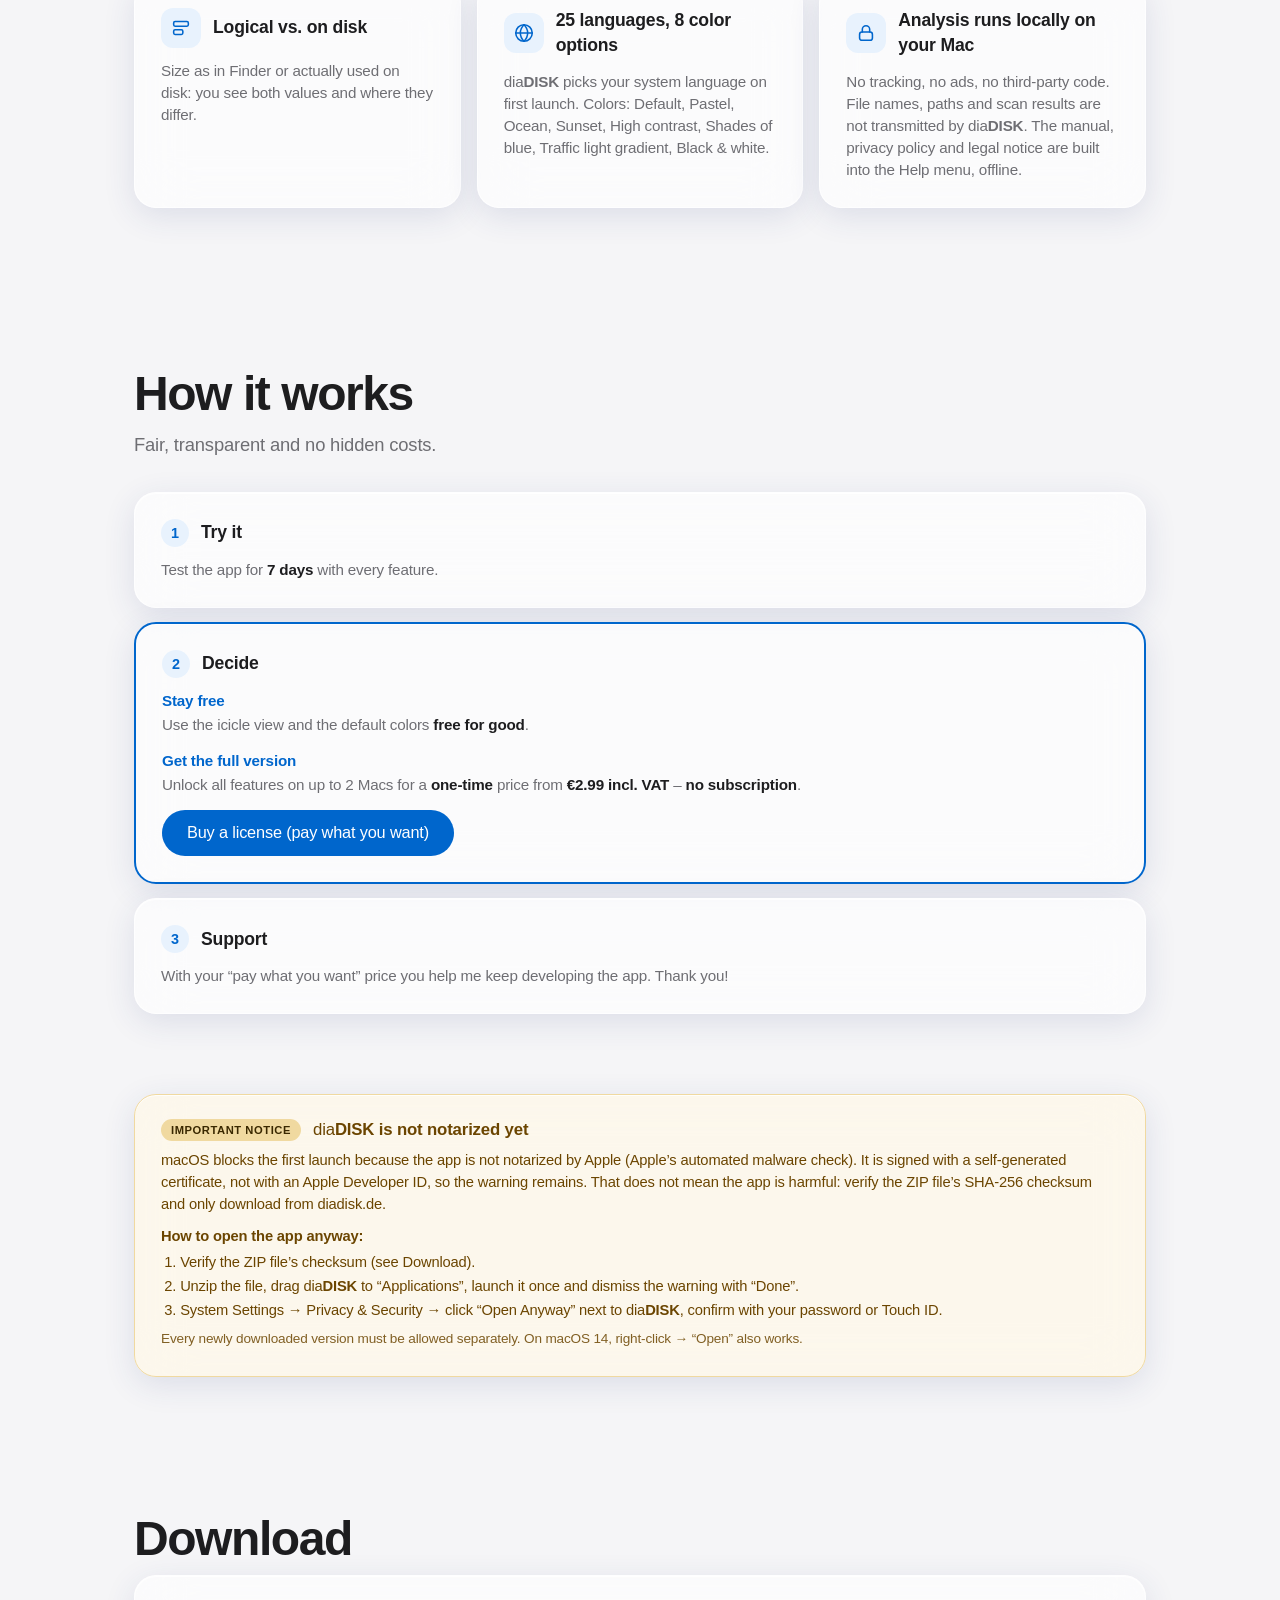
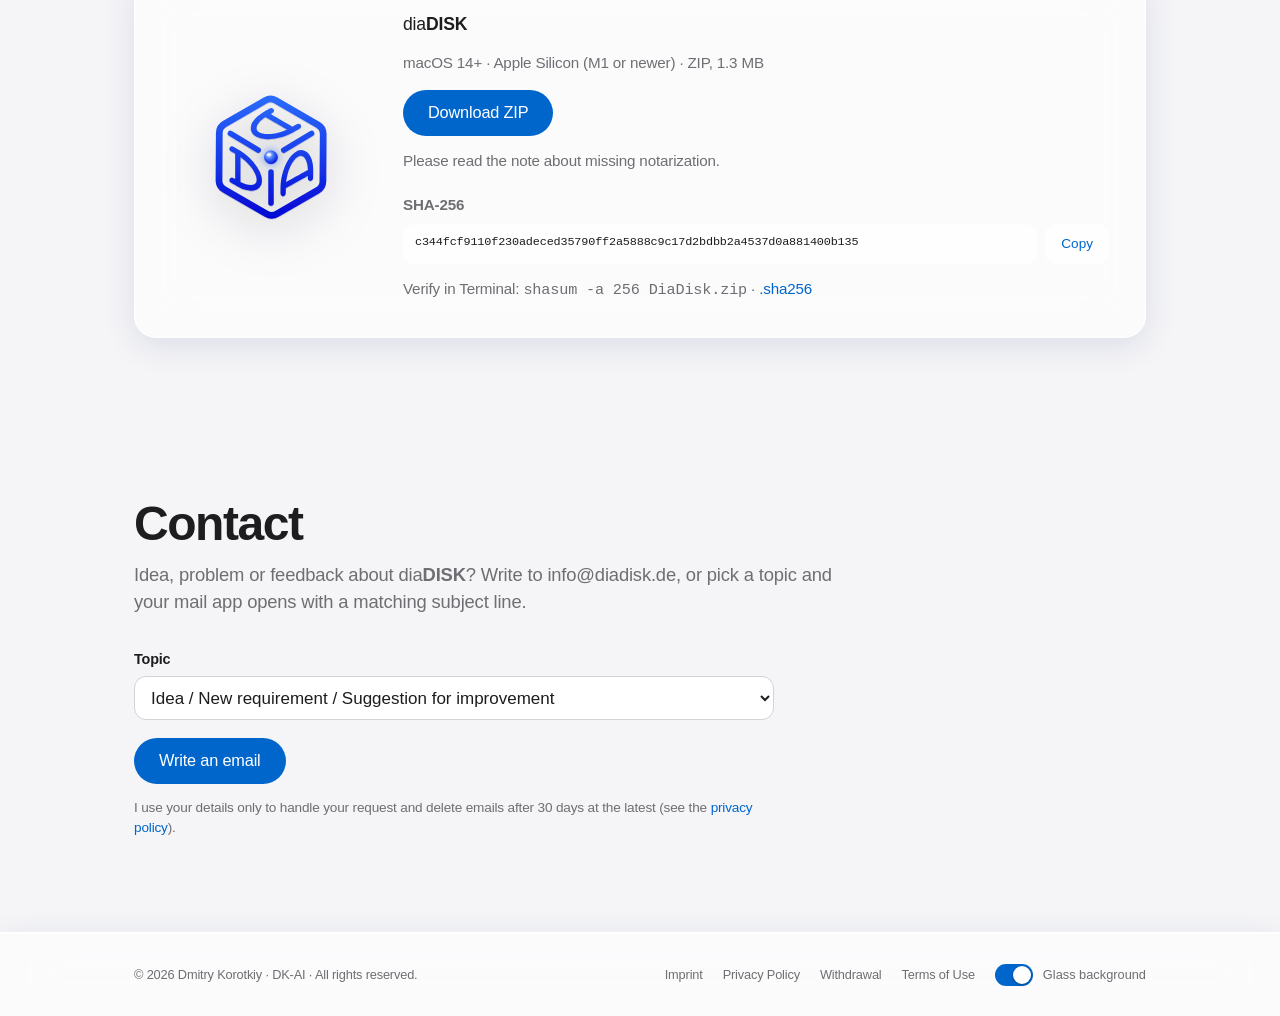
==== commit 8f3c2ec3: "x" ====
--- a/index.html
+++ b/index.html
@@ -172,7 +172,7 @@
           <p class="small" data-i18n="dl_note">Bitte den Hinweis zur fehlenden Notarisierung beachten.</p>
           <p class="small sha-label"><b>SHA-256</b></p>
           <div class="hash">
-            <code id="sha-value">8ff7567d357b999416f450edc445328261a7904faa4afc41c1da0cec2b911094</code>
+            <code id="sha-value">c344fcf9110f230adeced35790ff2a5888c9c17d2bdbb2a4537d0a881400b135</code>
             <button type="button" id="sha-copy" data-i18n="sha_copy">Kopieren</button>
           </div>
           <p class="small"><span data-i18n="sha_hint">Prüfen im Terminal:</span> <code class="mono">shasum -a 256 DiaDisk.zip</code> · <a href="downloads/DiaDisk.zip.sha256" download>.sha256</a></p>
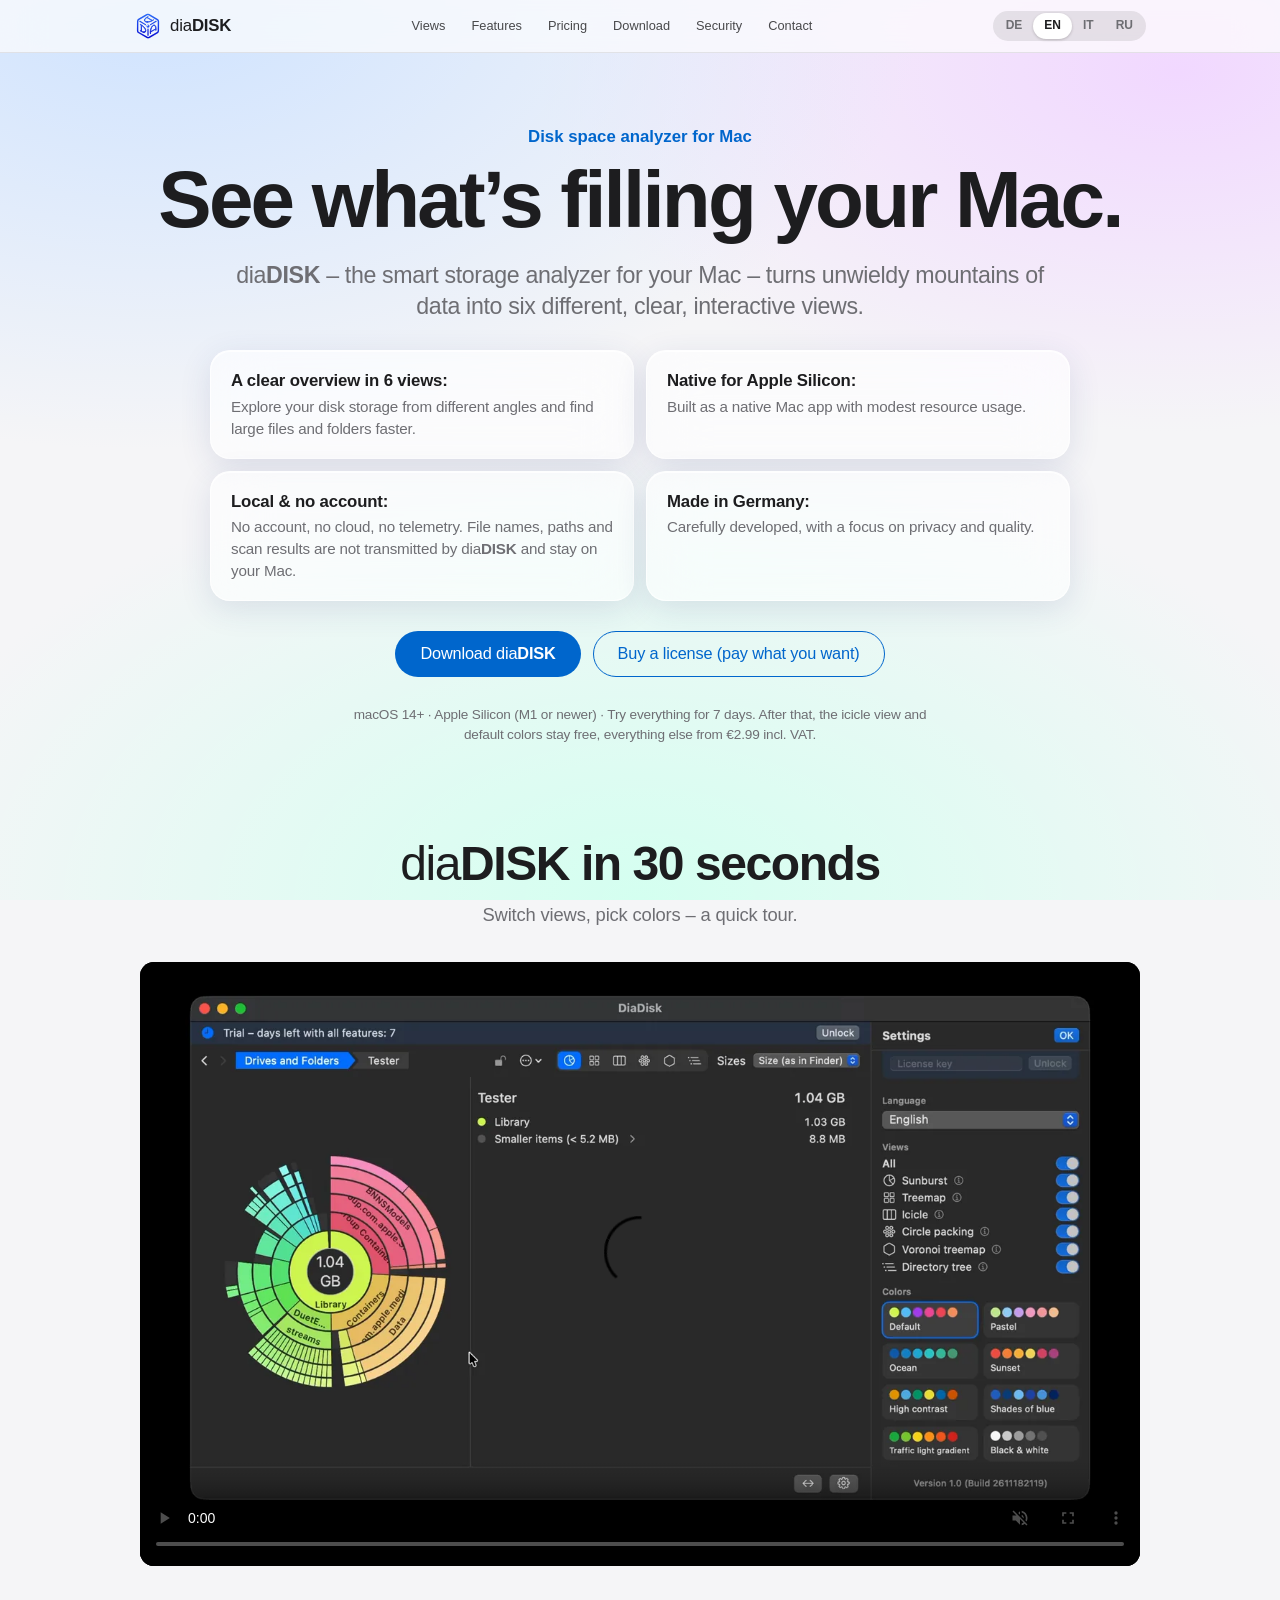
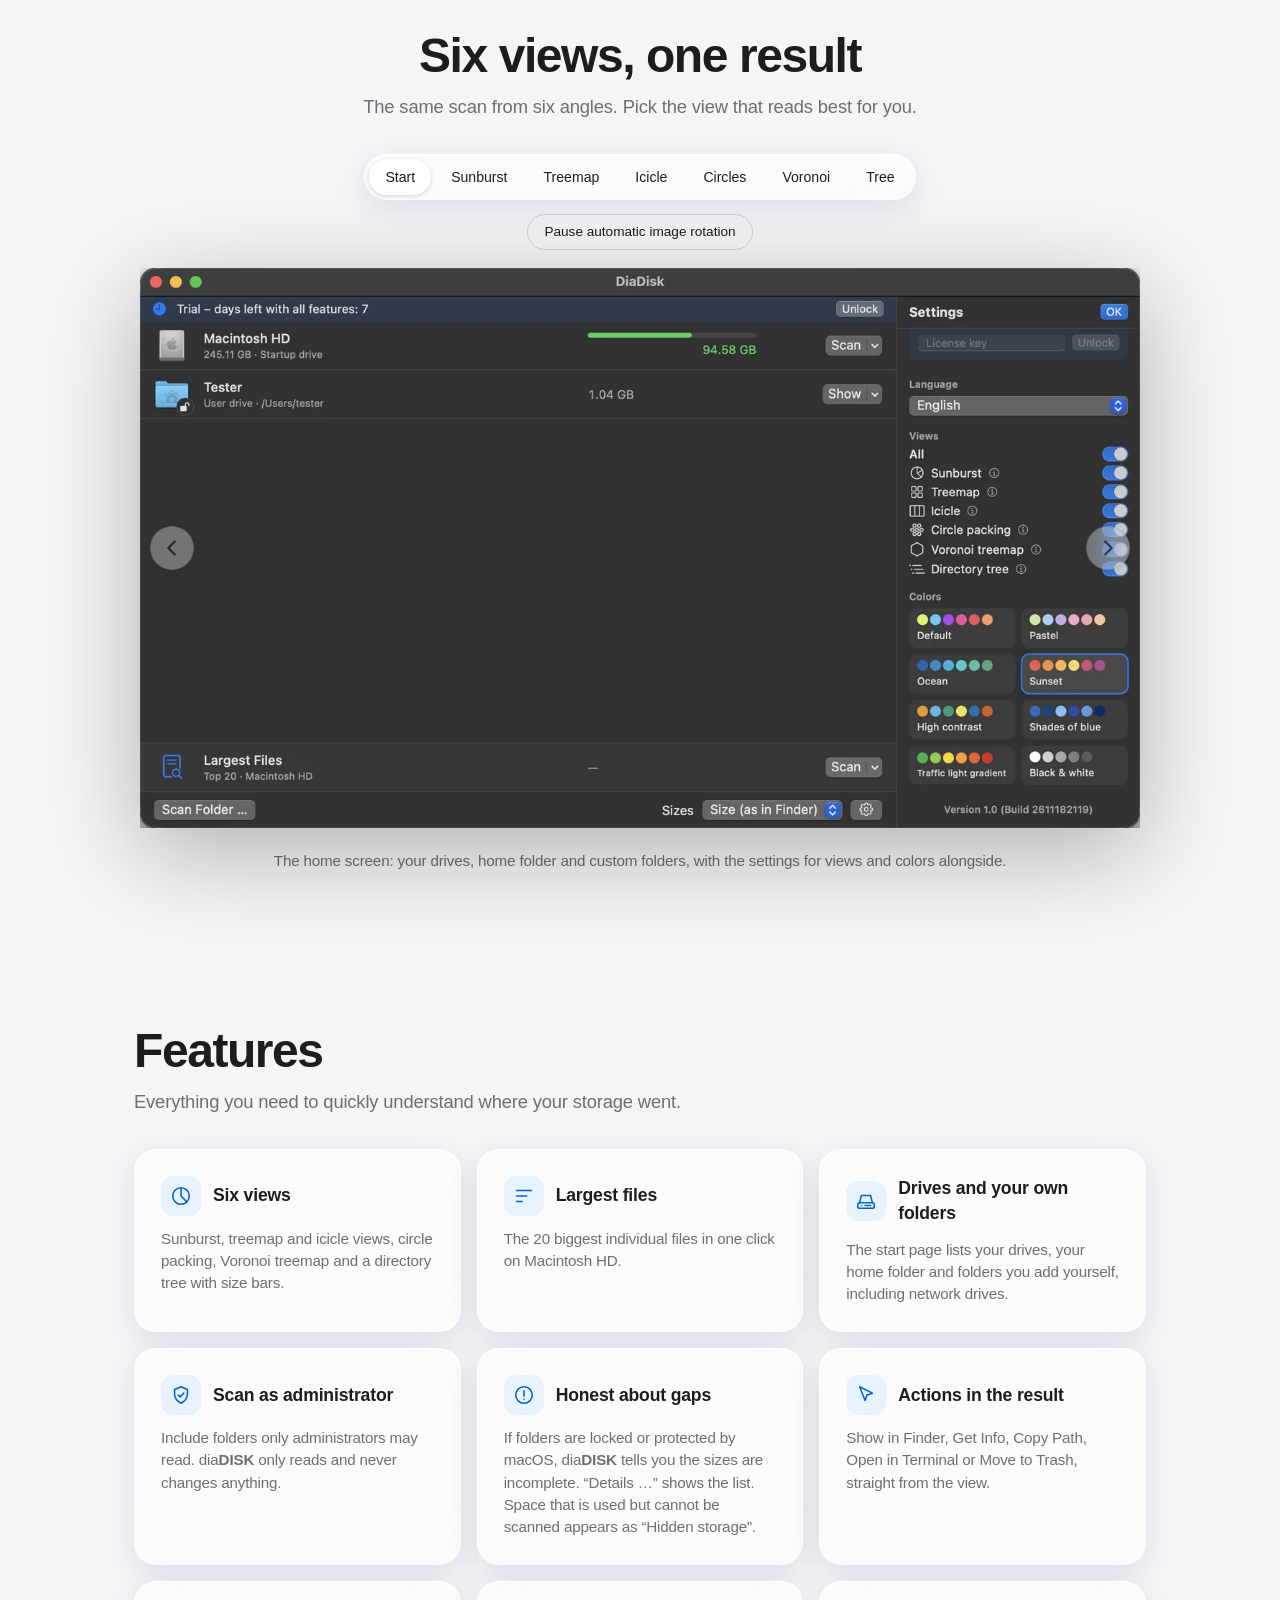
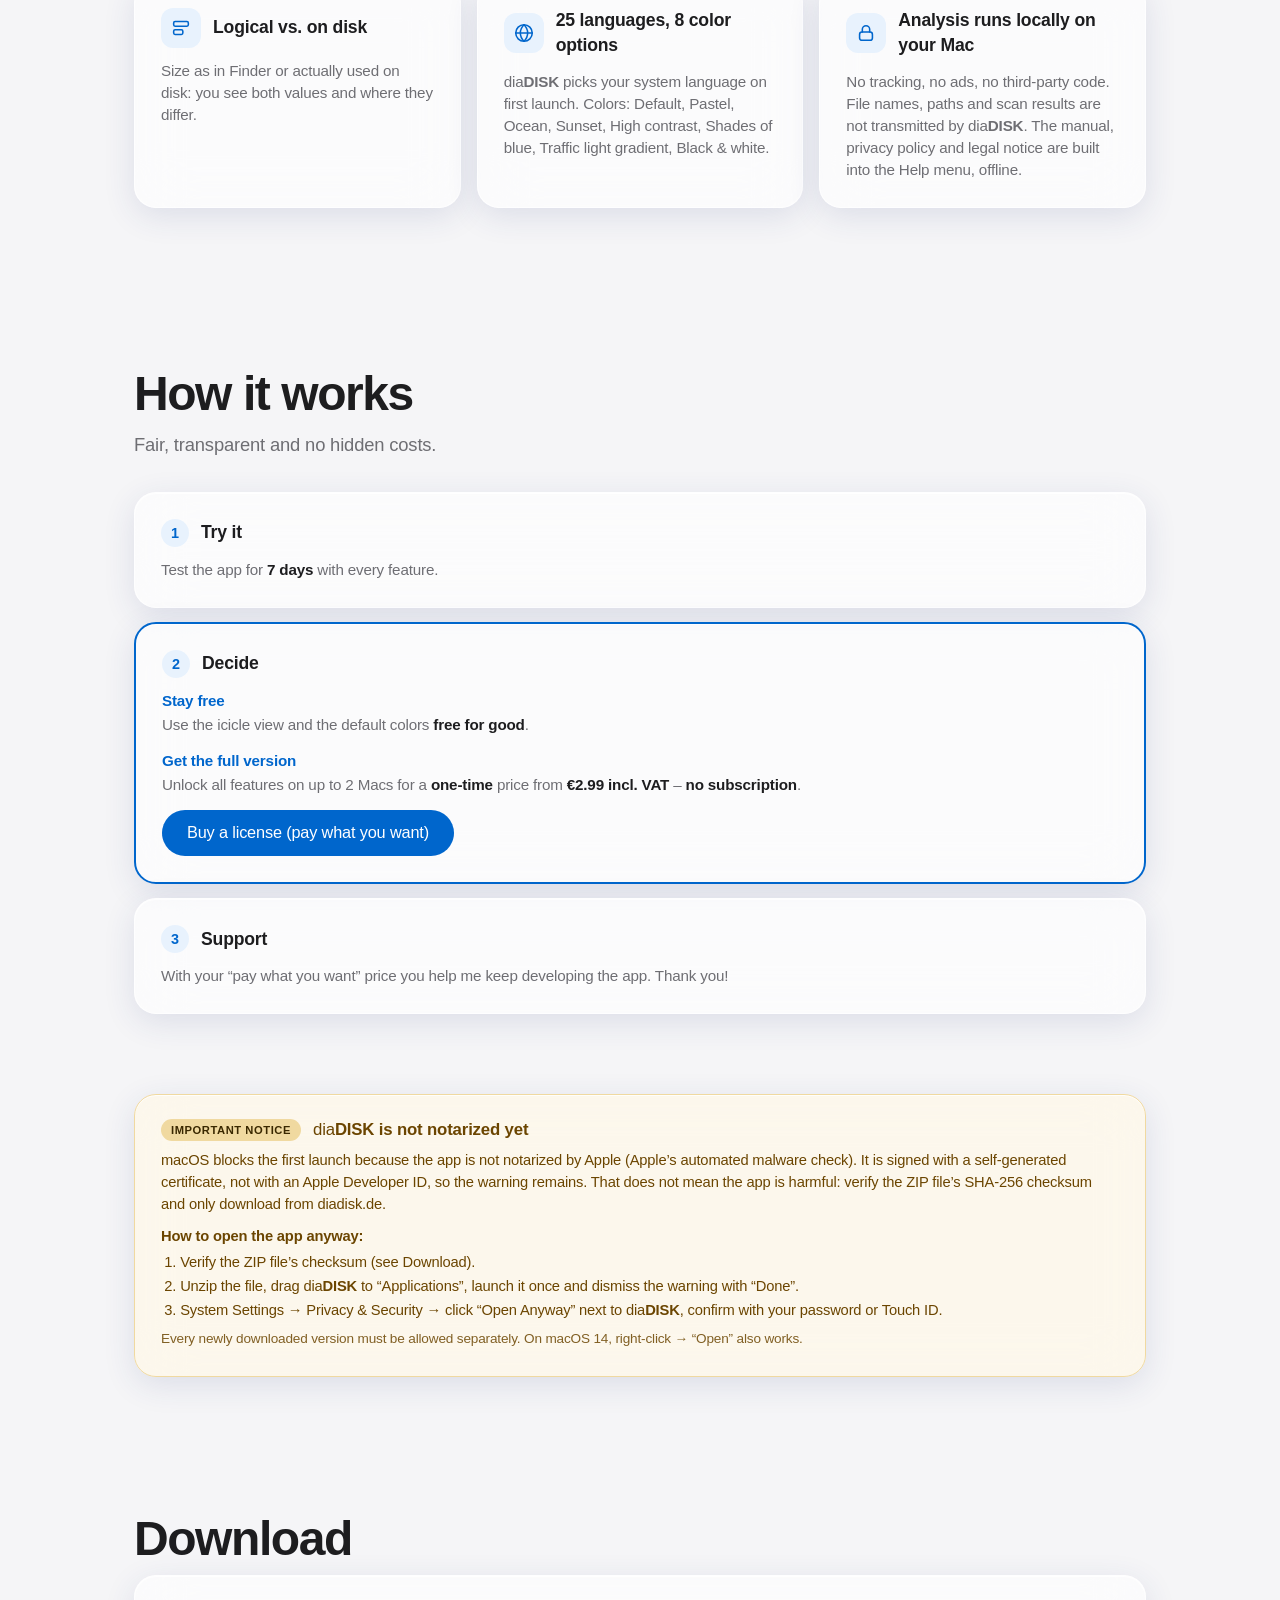
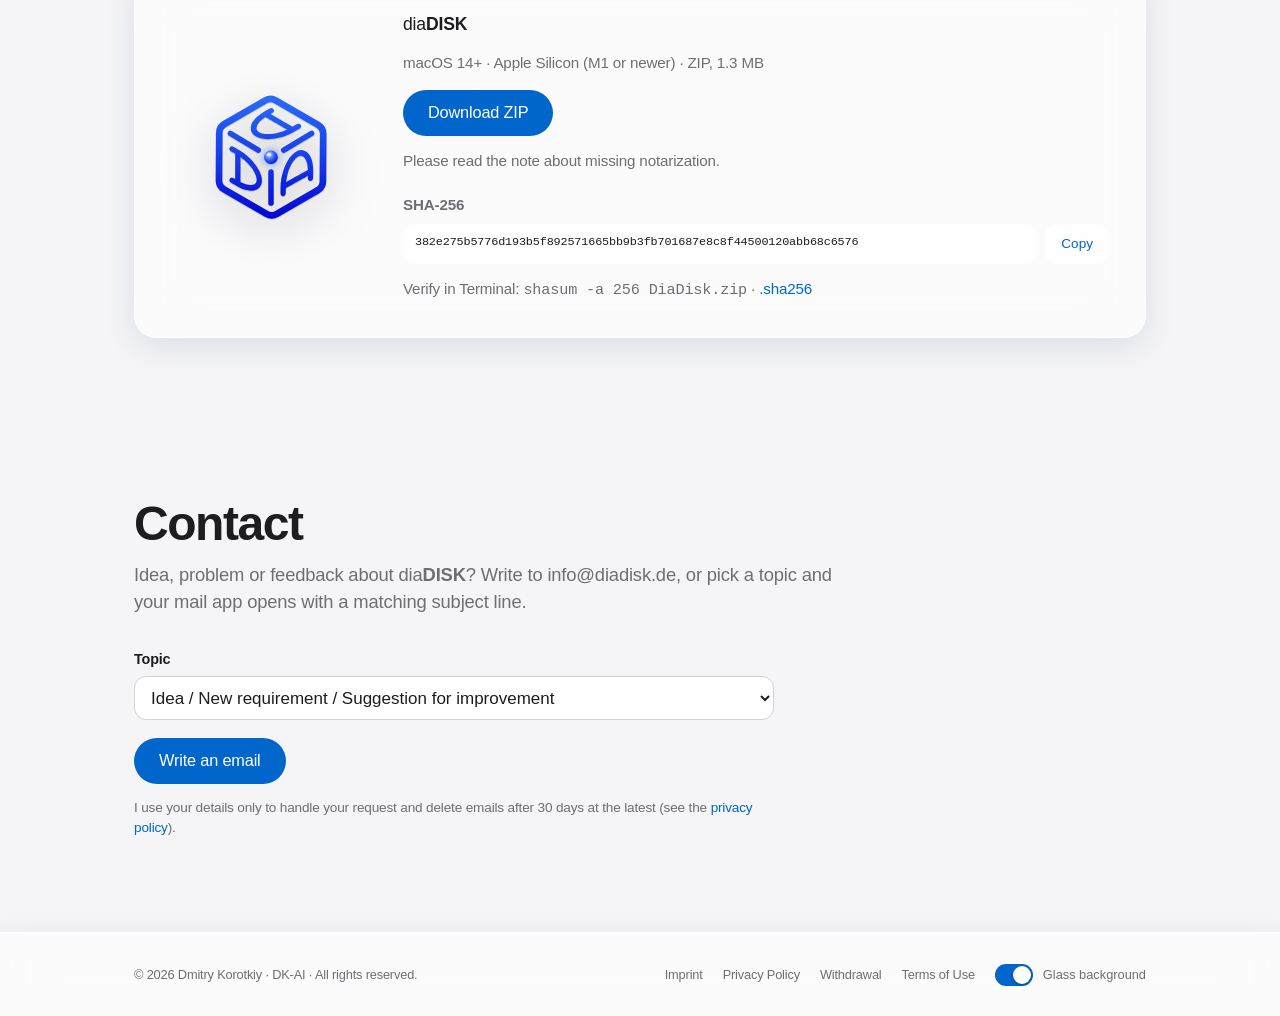
==== commit 4837a71f: "1.1.0" ====
--- a/index.html
+++ b/index.html
@@ -172,7 +172,7 @@
           <p class="small" data-i18n="dl_note">Bitte den Hinweis zur fehlenden Notarisierung beachten.</p>
           <p class="small sha-label"><b>SHA-256</b></p>
           <div class="hash">
-            <code id="sha-value">c344fcf9110f230adeced35790ff2a5888c9c17d2bdbb2a4537d0a881400b135</code>
+            <code id="sha-value">382e275b5776d193b5f892571665bb9b3fb701687e8c8f44500120abb68c6576</code>
             <button type="button" id="sha-copy" data-i18n="sha_copy">Kopieren</button>
           </div>
           <p class="small"><span data-i18n="sha_hint">Prüfen im Terminal:</span> <code class="mono">shasum -a 256 DiaDisk.zip</code> · <a href="downloads/DiaDisk.zip.sha256" download>.sha256</a></p>
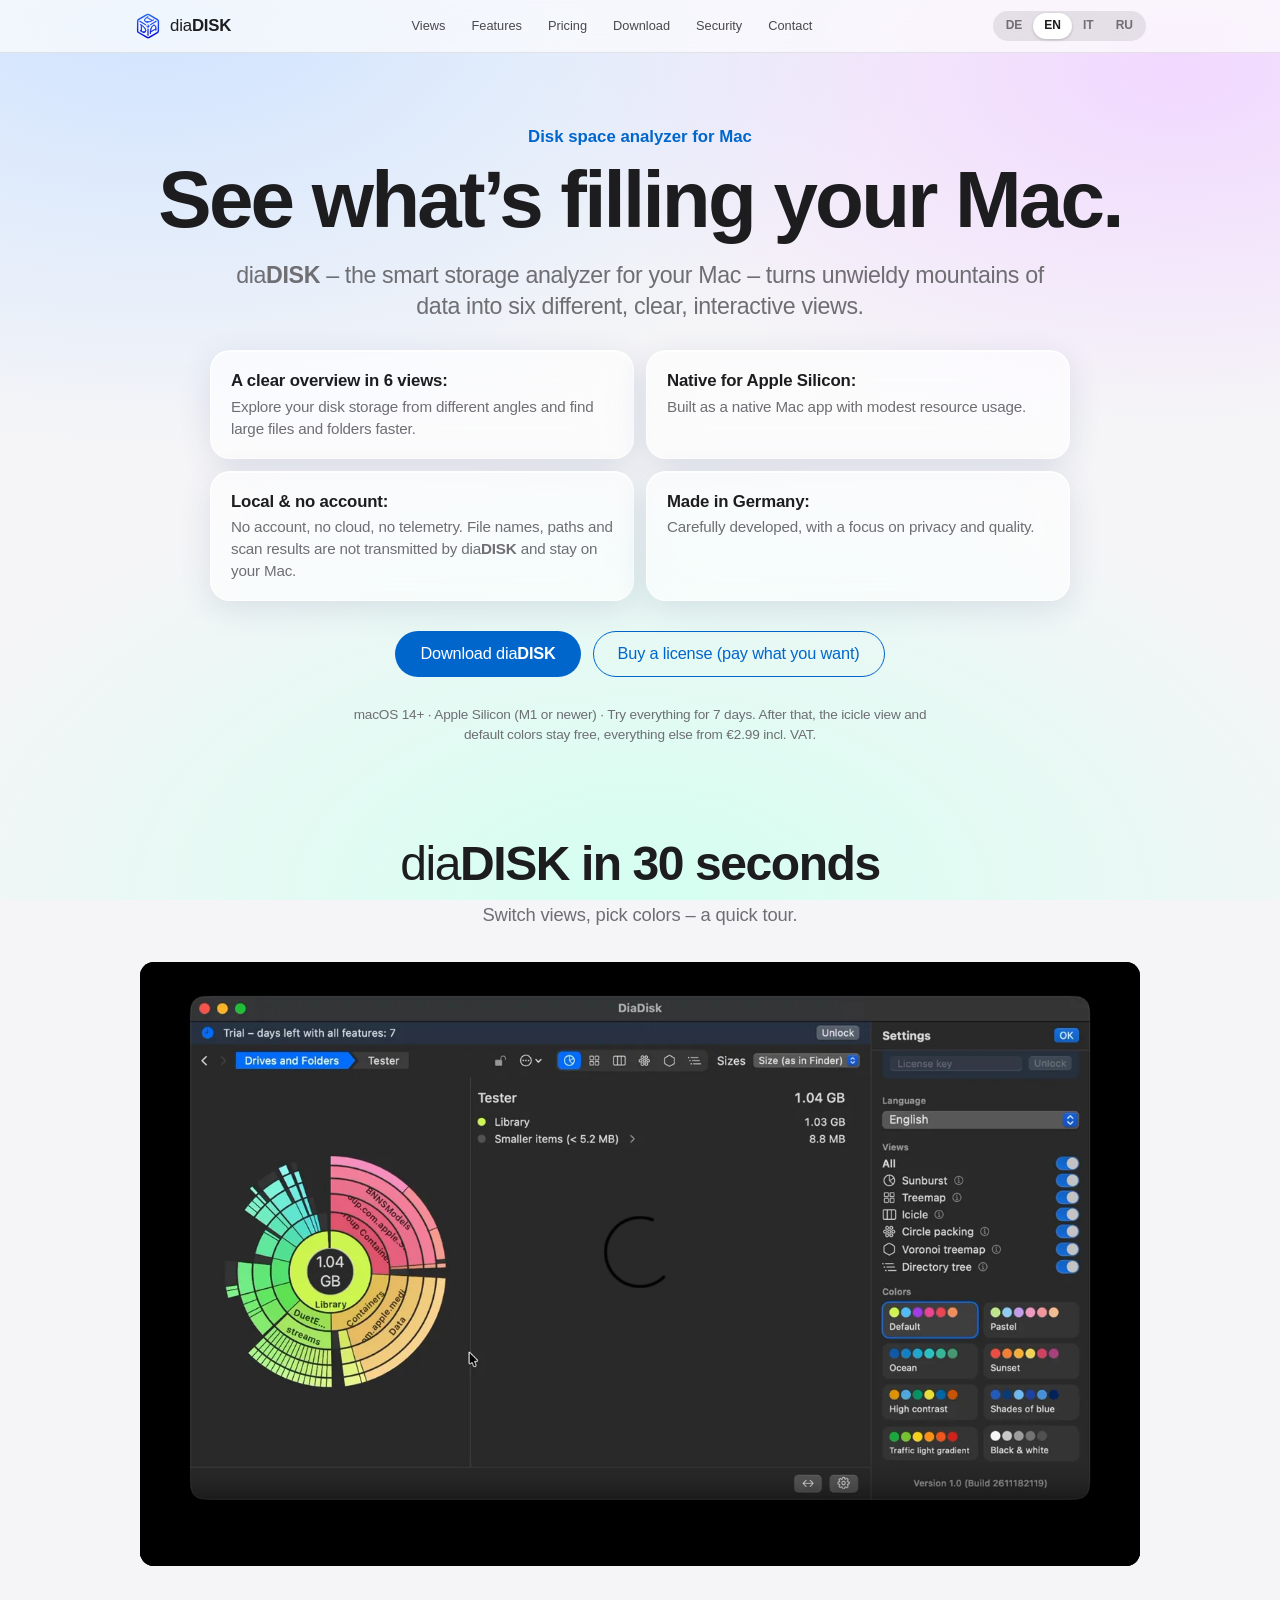
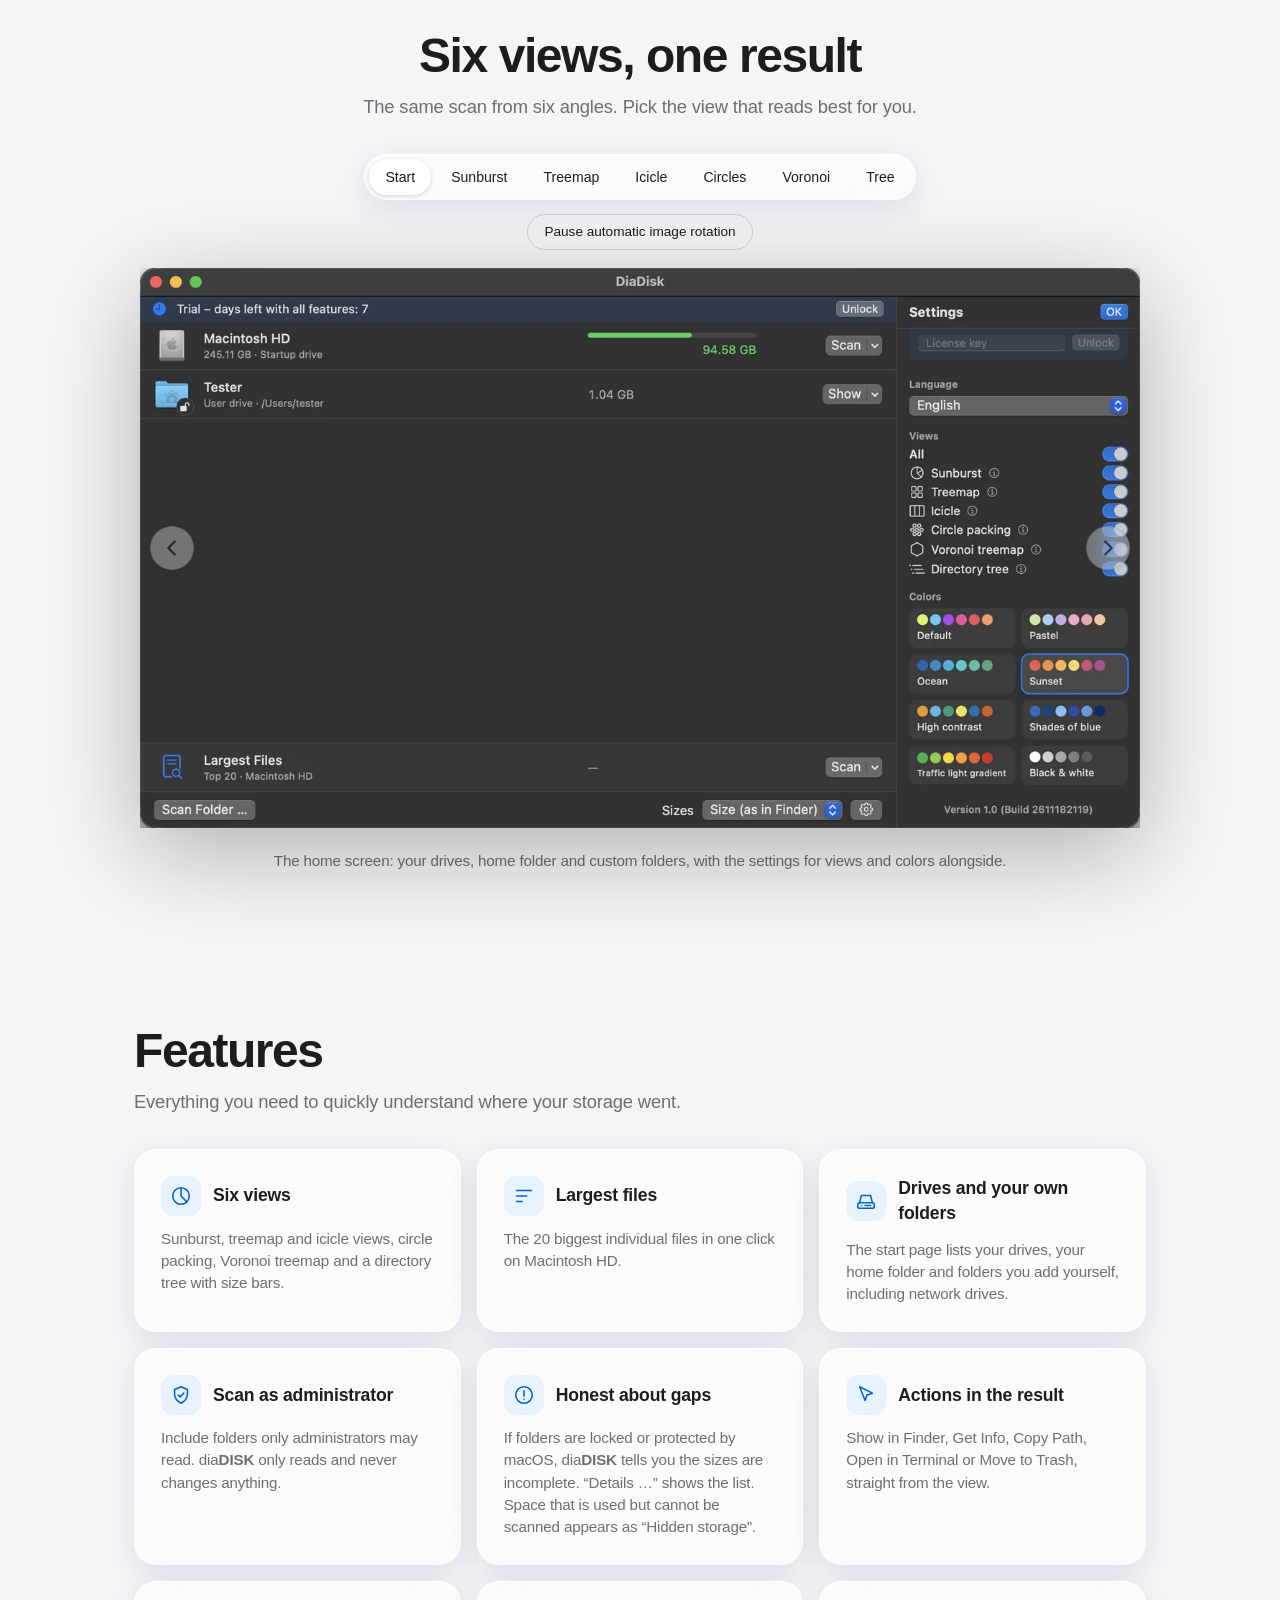
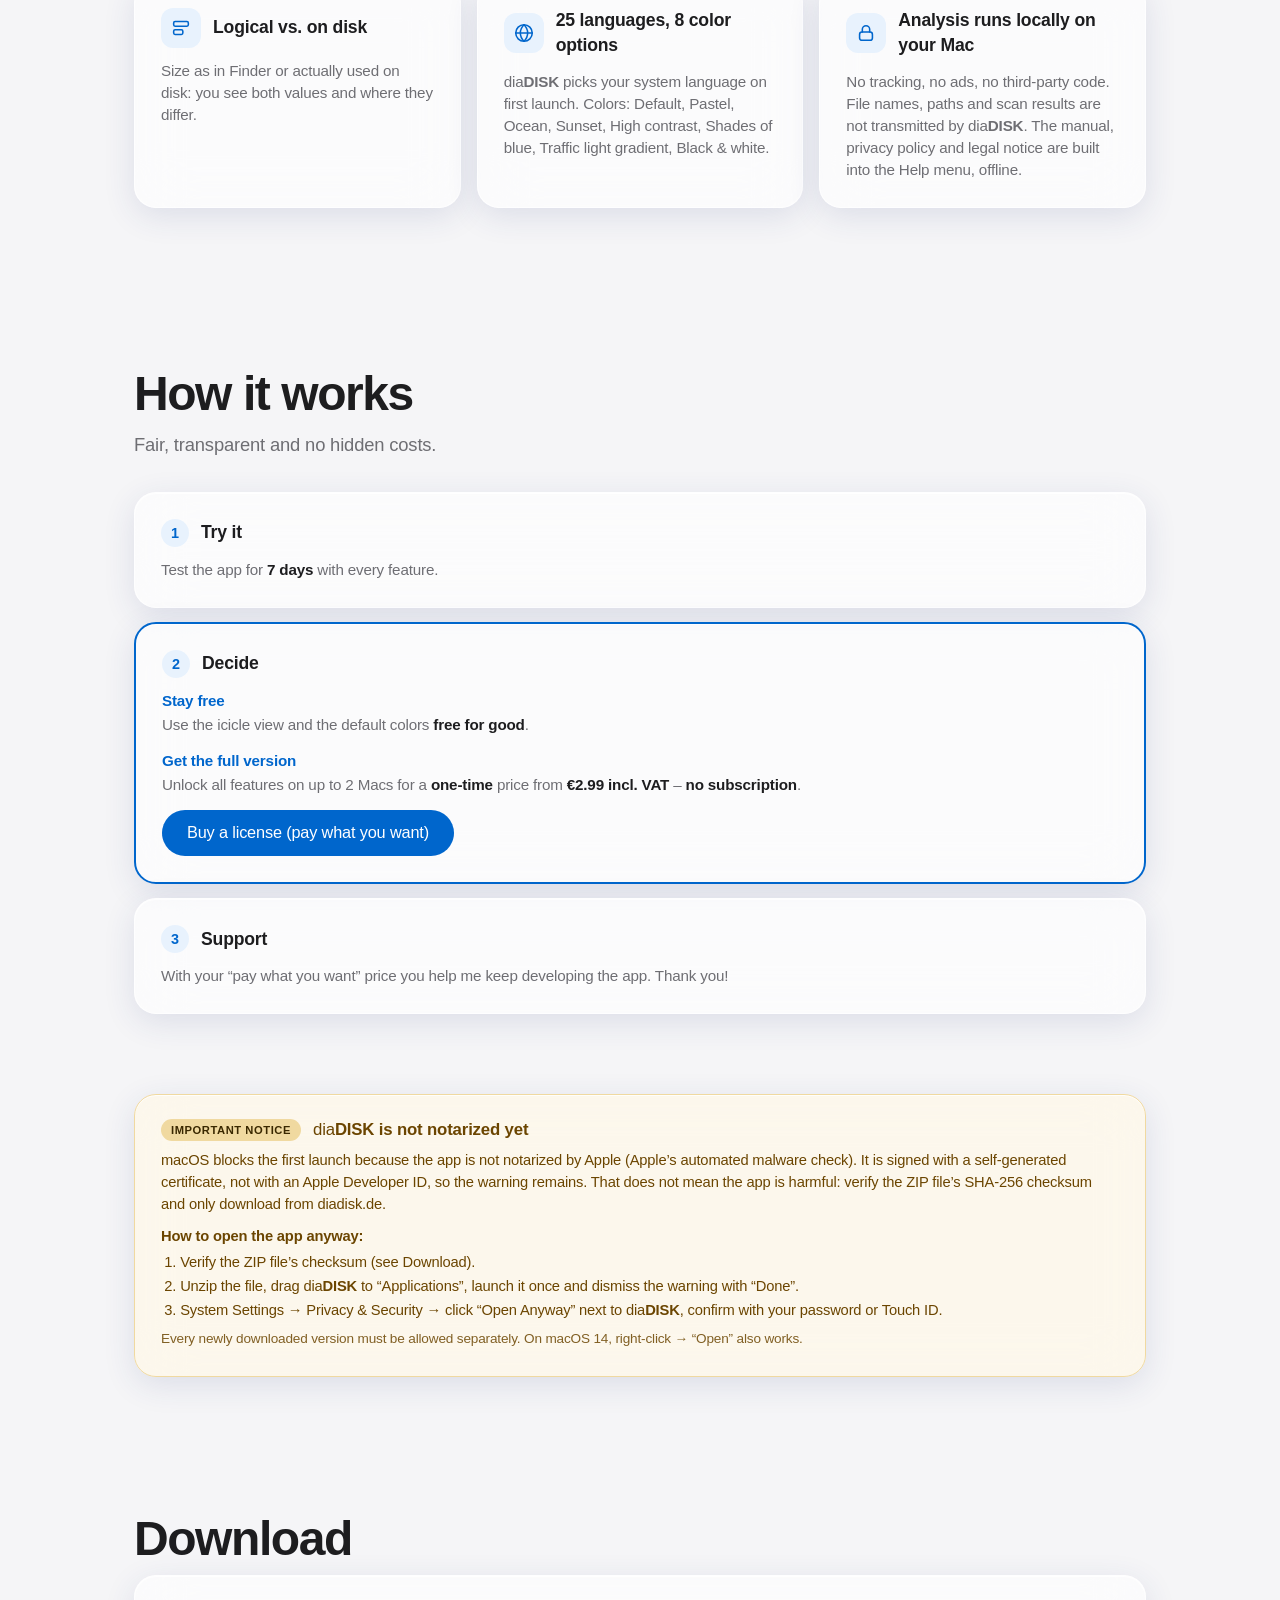
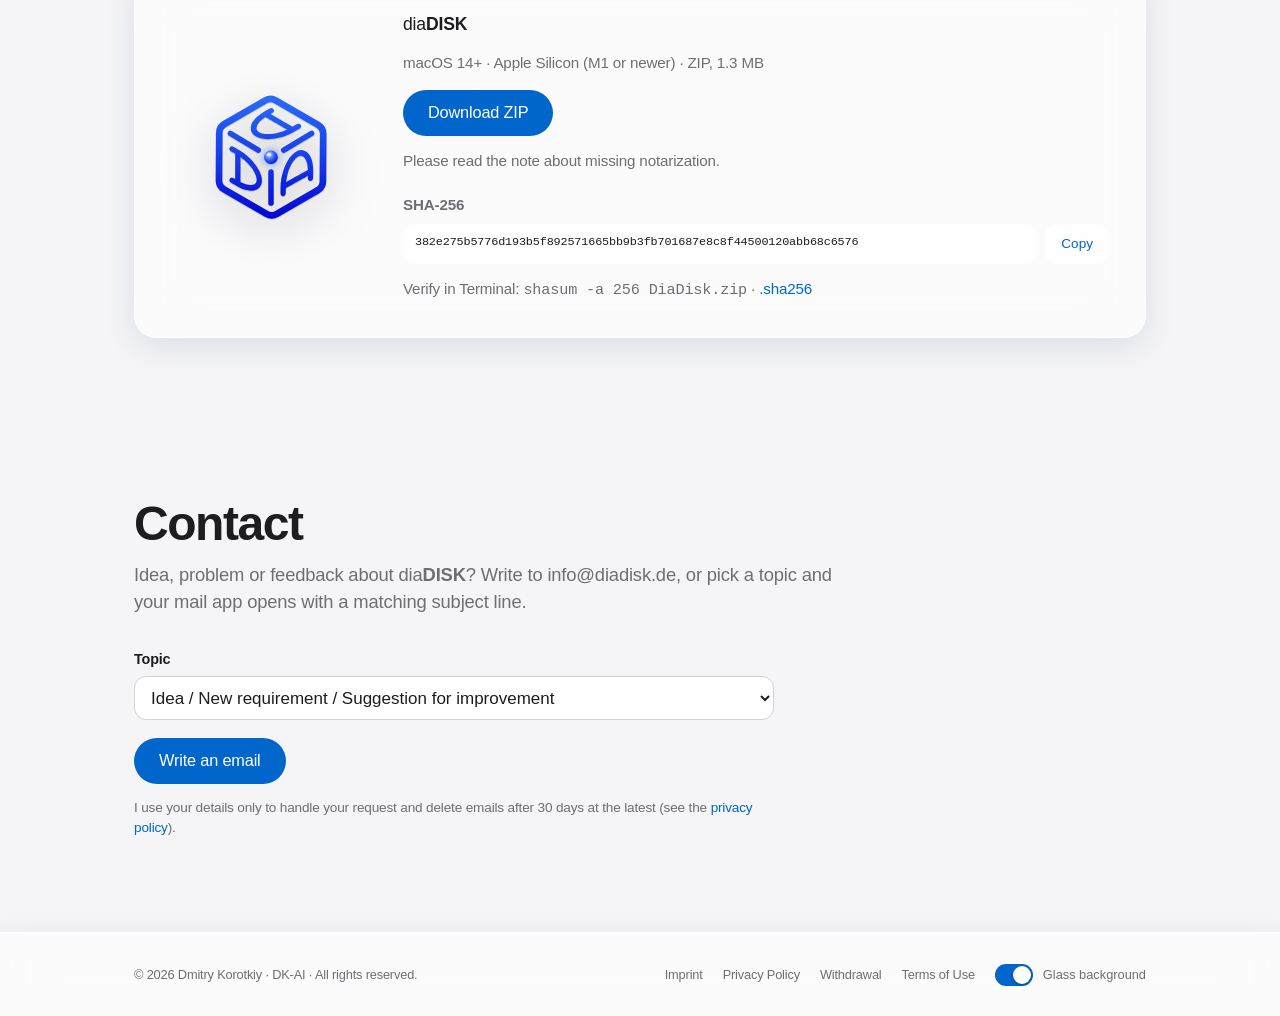
==== commit 82dbb42a: "BlackFriday" ====
--- a/index.html
+++ b/index.html
@@ -56,6 +56,20 @@
 
 <main id="top">
 <noscript><div class="wrap"><p lang="en">diaDISK is a macOS app that visualizes disk usage in six interactive views. Analysis runs locally on your Mac; free trial and basic version, full license from €2.99 incl. VAT. Enable JavaScript to switch the page language.</p><p lang="it">diaDISK è un’app per macOS che visualizza l’occupazione del disco in sei viste interattive. L’analisi avviene in locale sul tuo Mac; versione di prova e base gratuita, licenza completa da 2,99 € IVA inclusa.</p><p lang="ru">diaDISK — приложение для macOS, которое показывает занятое место на дисках в шести интерактивных видах. Анализ выполняется локально на твоём Mac; бесплатная пробная и базовая версия, полная лицензия от 2,99 € с НДС.</p></div></noscript>
+  <section class="bf hidden" id="bf" aria-labelledby="bf-title">
+    <div class="wrap">
+      <div class="bf-card">
+        <span class="bf-badge" data-i18n="bf_badge">Black Friday</span>
+        <div class="bf-text">
+          <strong id="bf-title" data-i18n="bf_title">Black Friday: Vollversion kostenlos</strong>
+          <p data-i18n="bf_text">Die ersten 100 Einlösungen bekommen die Vollversion gratis, bis 30.11.2026. Code beim Kauf auf Payhip eingeben.</p>
+        </div>
+        <div class="bf-code"><code id="bf-code">SUXFQAQOQJ</code><button type="button" id="bf-copy" data-i18n="bf_copy">Code kopieren</button></div>
+        <a class="btn btn-primary bf-buy hidden" id="bf-buy" target="_blank" rel="noopener" data-i18n="bf_cta">Jetzt gratis sichern</a>
+      </div>
+    </div>
+  </section>
+
   <section class="hero">
     <div class="wrap">
       <span class="tag" data-i18n="hero_tag">Speicheranalyse für den Mac</span>
--- a/style.css
+++ b/style.css
@@ -275,3 +275,18 @@
 .numbered { counter-reset:sec; }
 .modal .numbered h3, .legal-page .numbered h2 { counter-increment:sec; }
 .modal .numbered h3::before, .legal-page .numbered h2::before { content:counter(sec) ". "; }
+
+/* Black-Friday-Banner */
+.bf { padding:20px 0 0; }
+.bf-card { display:flex; align-items:center; gap:16px 24px; flex-wrap:wrap; justify-content:space-between; background:#111; color:#f5f5f7; border-radius:24px; padding:18px 24px; border:1px solid rgba(255,255,255,.14); box-shadow:var(--shadow); }
+.bf-badge { background:#ffd60a; color:#000; font-weight:700; font-size:.8rem; letter-spacing:.04em; text-transform:uppercase; border-radius:980px; padding:6px 12px; }
+.bf-text { flex:1 1 280px; min-width:0; }
+.bf-text strong { font-size:1.1rem; }
+.bf-text p { margin:4px 0 0; color:#c7c7cc; font-size:.95rem; line-height:1.45; }
+.bf-code { display:inline-flex; align-items:center; gap:8px; background:rgba(255,255,255,.08); border:1px dashed rgba(255,255,255,.4); border-radius:14px; padding:6px 6px 6px 14px; }
+.bf-code code { font:600 1rem ui-monospace,SFMono-Regular,Menlo,monospace; letter-spacing:.06em; user-select:all; }
+.bf-code button { min-height:36px; border:0; border-radius:10px; padding:6px 12px; background:#f5f5f7; color:#000; font:inherit; font-size:.9rem; font-weight:500; cursor:pointer; }
+.bf .btn-primary, .bf .btn-primary:hover { background:#ffd60a; color:#000; }
+.bf .btn-primary:hover { background:#ffe14d; }
+.bf.hidden { display:none; }
+@media (max-width:640px) { .bf-card { padding:16px; } .bf-code { width:100%; justify-content:space-between; } .bf-buy { width:100%; } }
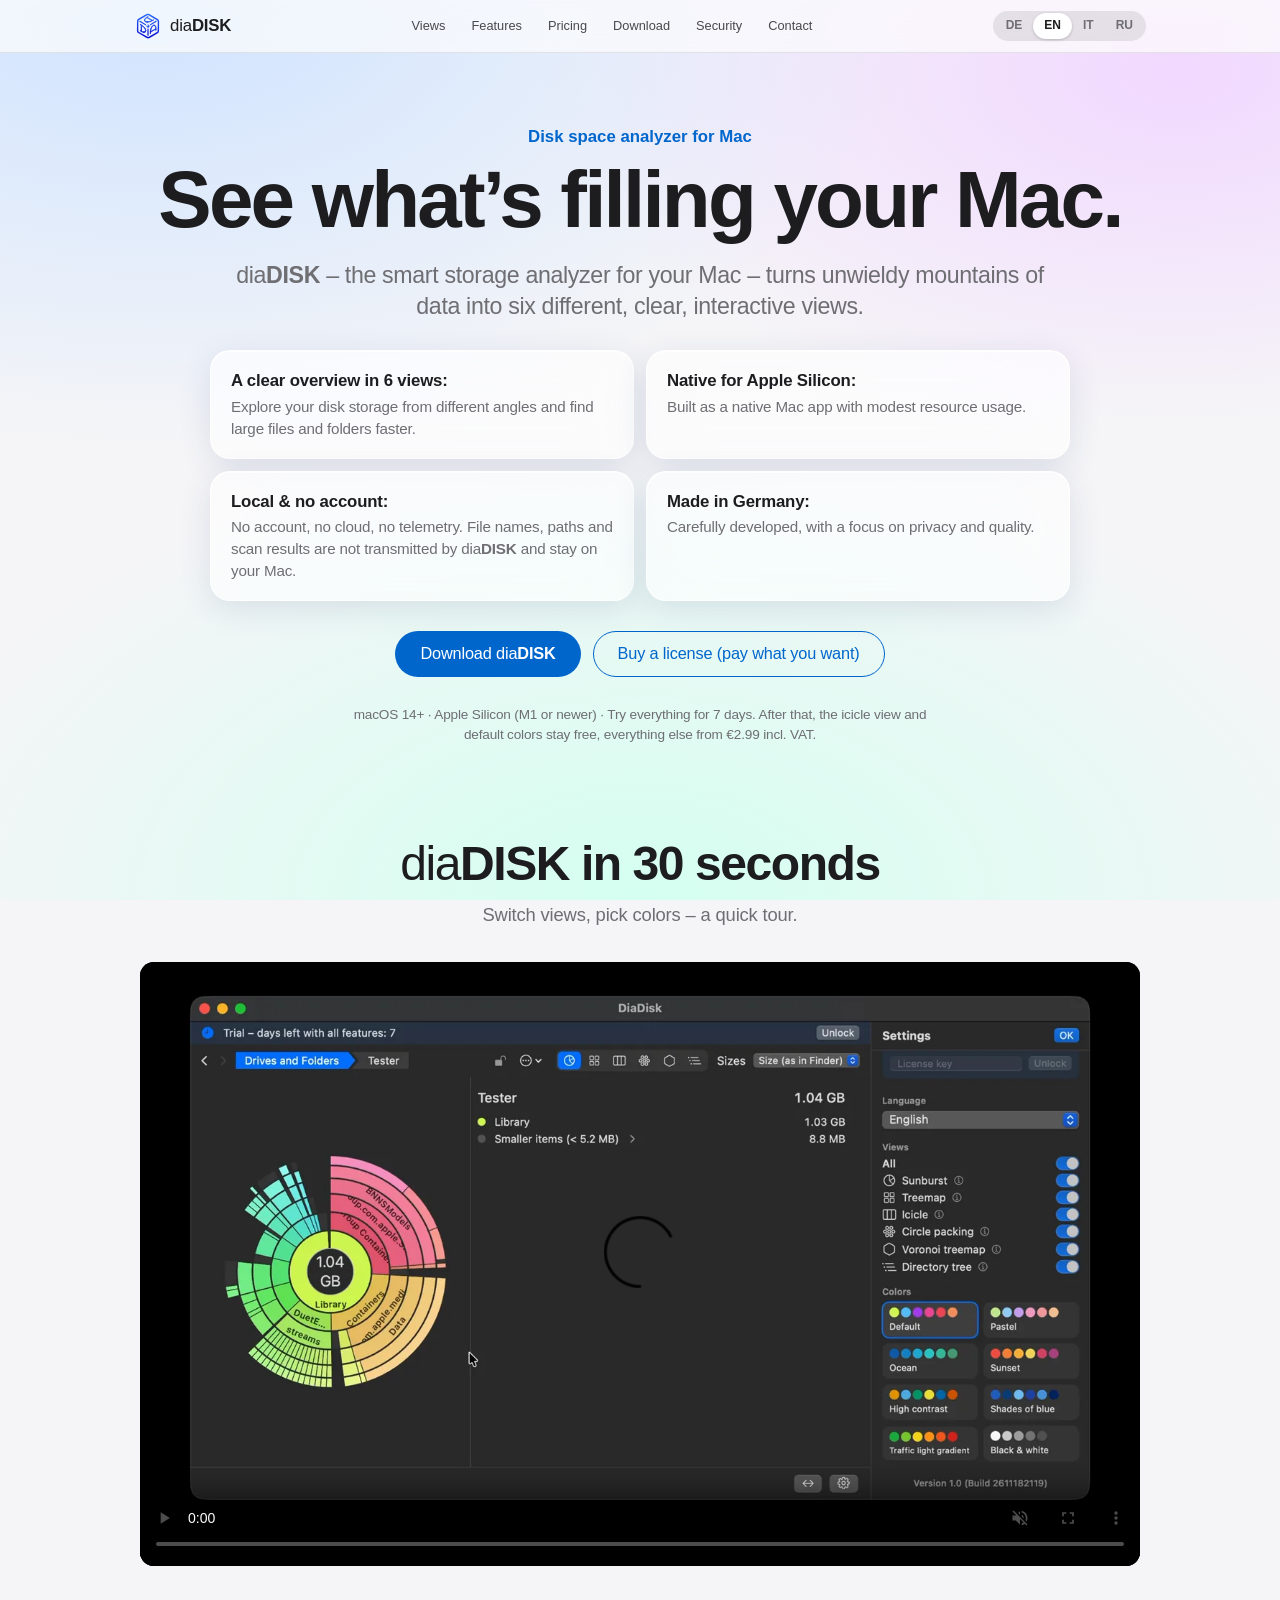
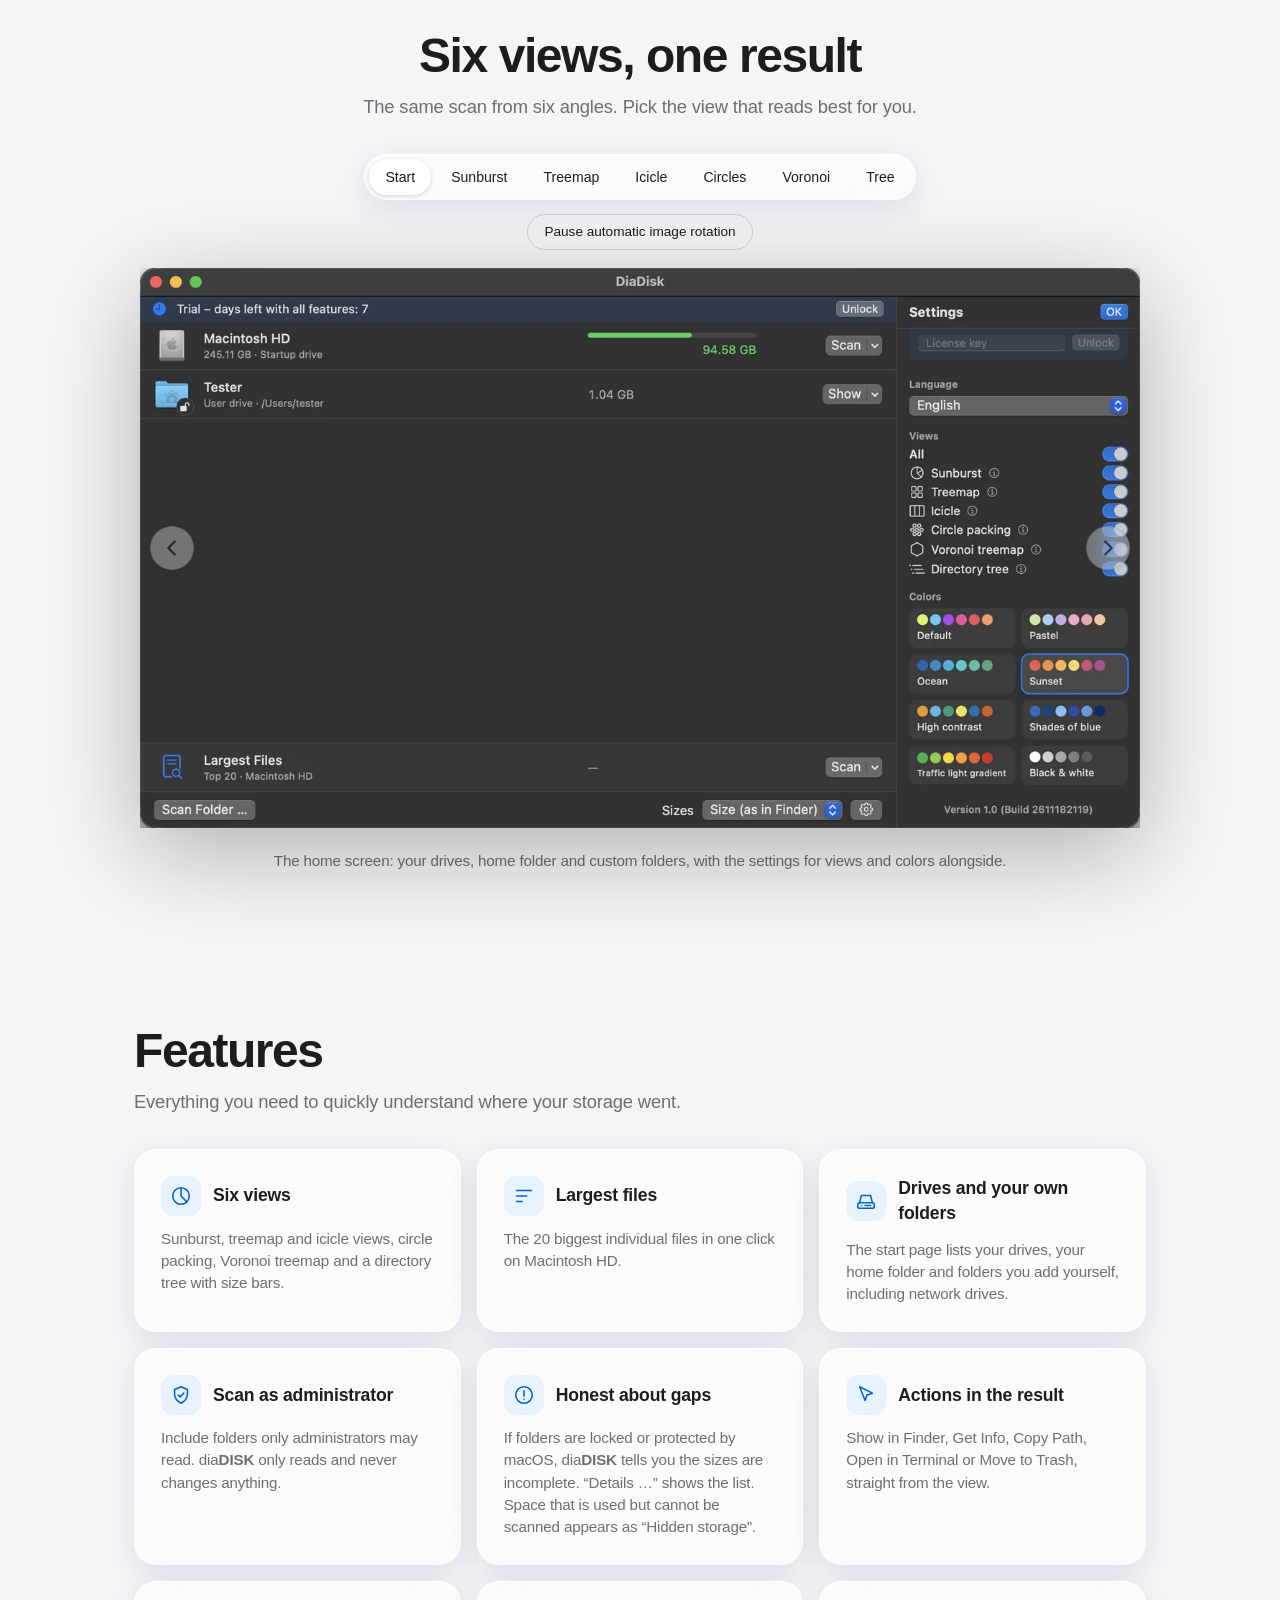
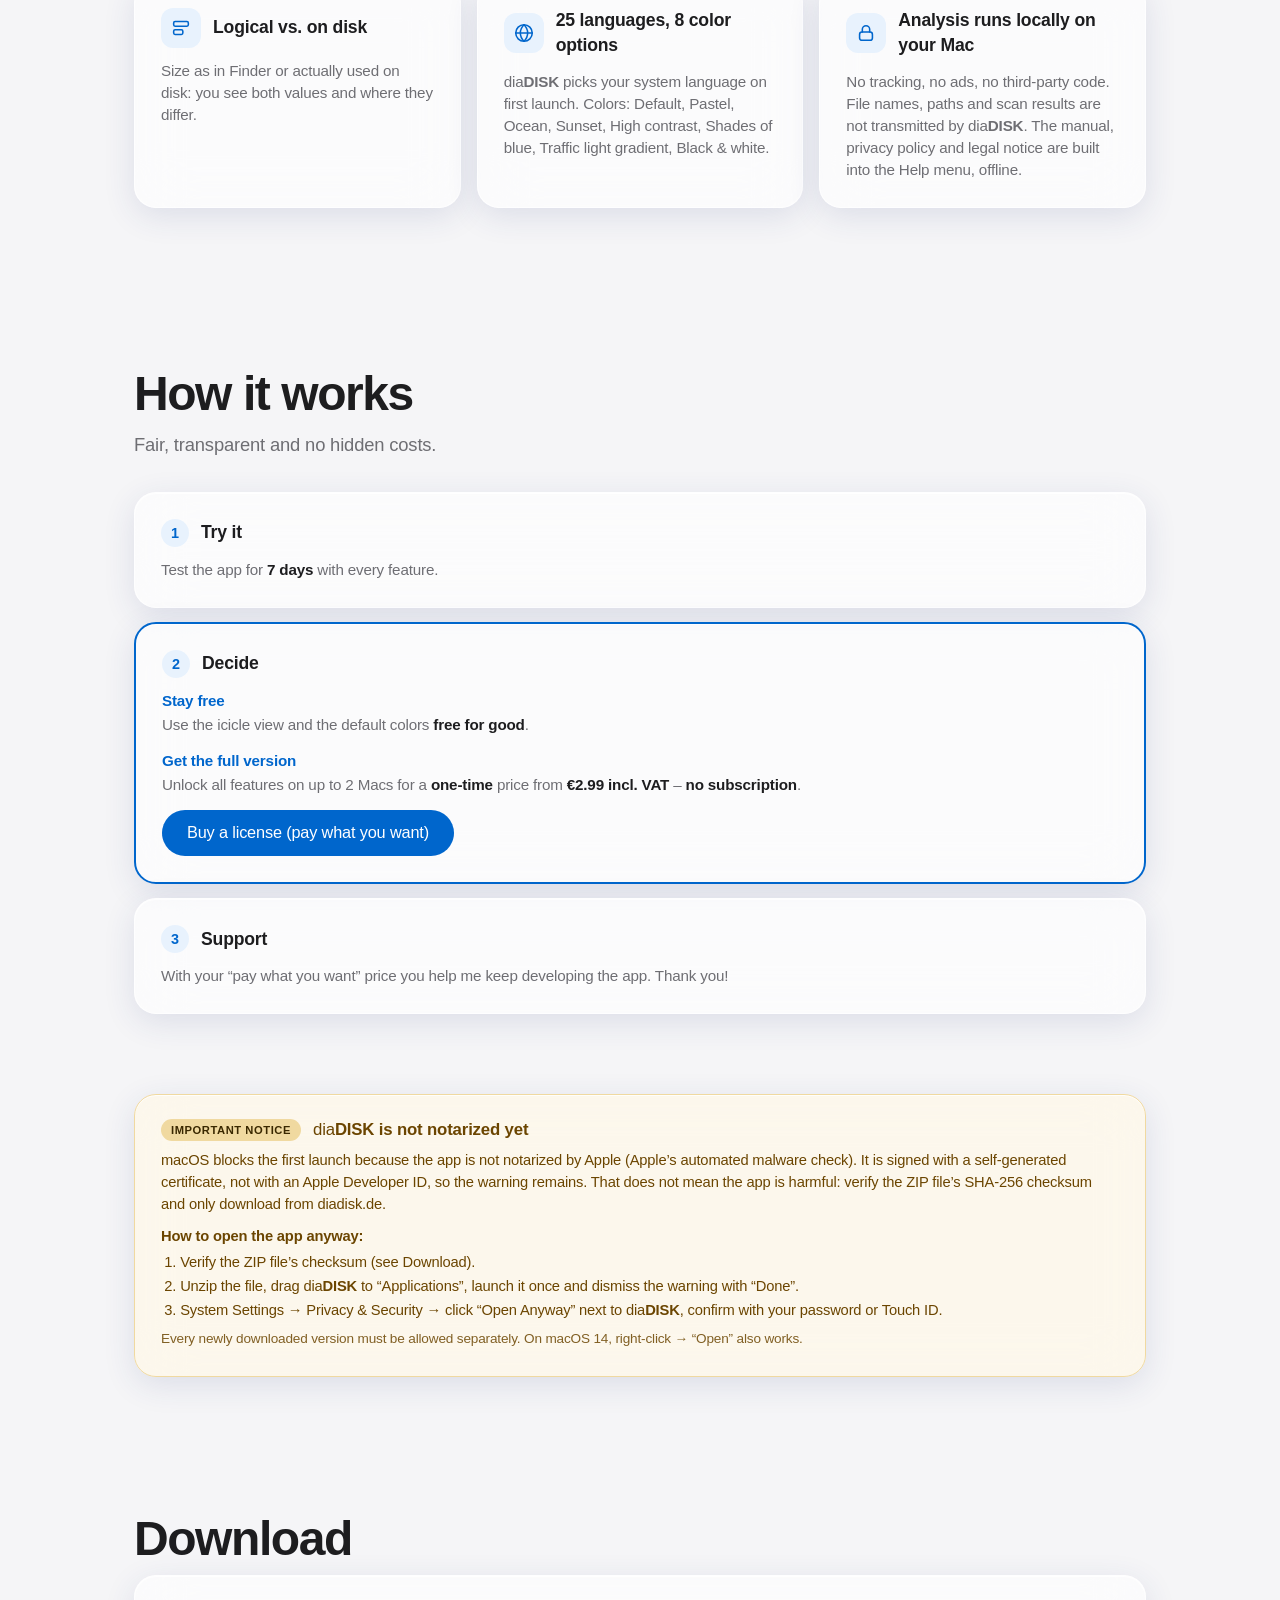
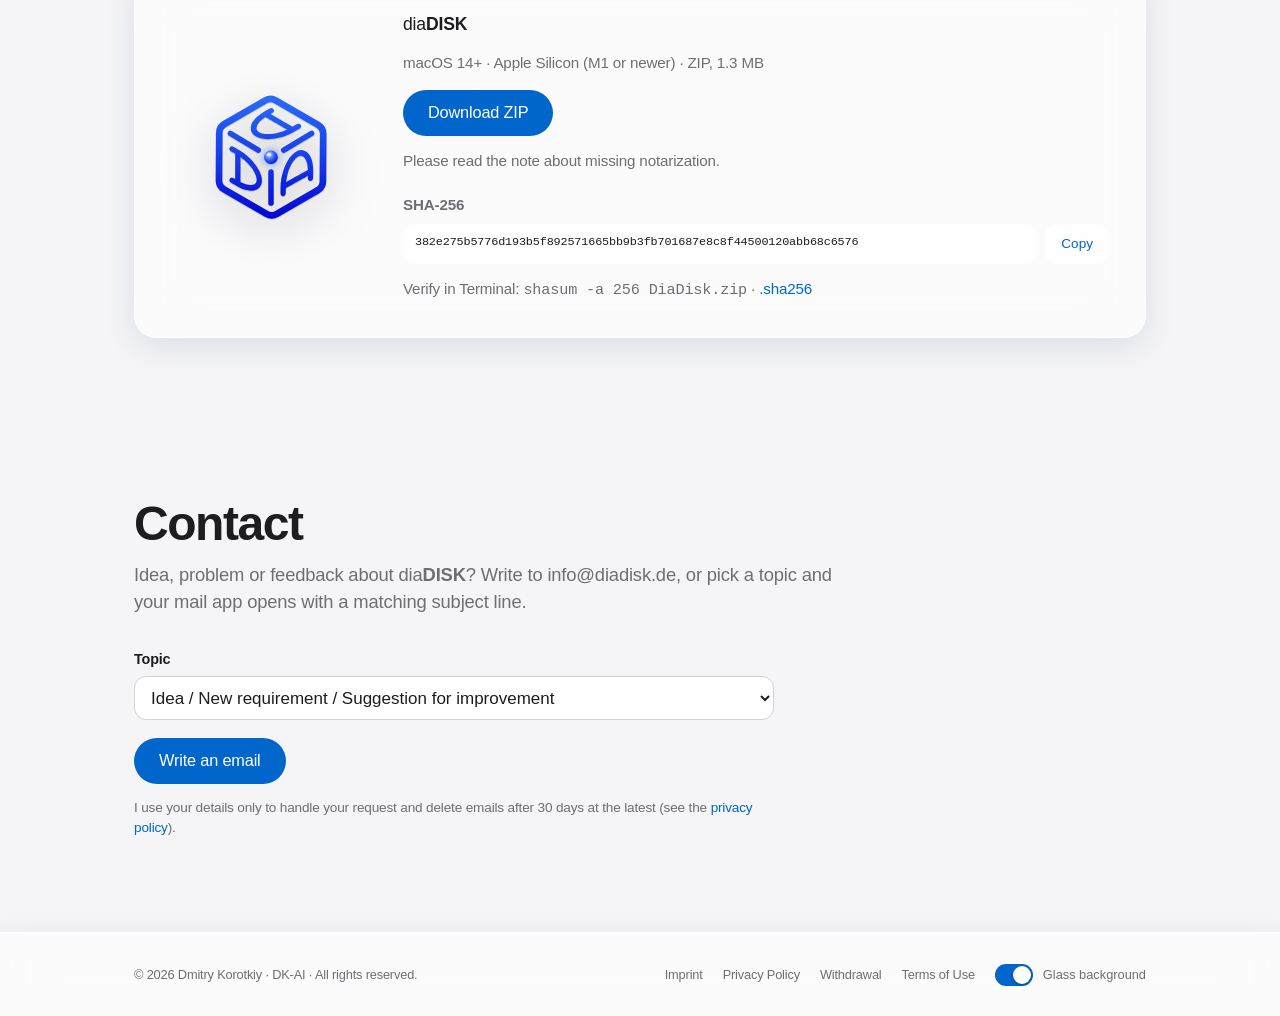
==== commit bd0aac06: "dd" ====
--- a/index.html
+++ b/index.html
@@ -7,26 +7,27 @@
 <meta http-equiv="Content-Security-Policy" content="default-src 'self'; img-src 'self' data:; style-src 'self'; script-src 'self'; form-action 'none'; base-uri 'self'; object-src 'none'">
 <meta name="referrer" content="strict-origin-when-cross-origin">
 <title>diaDISK – Speicheranalyse für den Mac</title>
-<meta name="description" content="Visualisiere die Speicherbelegung auf deinen Laufwerken in sechs interaktiven Ansichten. Analyse lokal auf deinem Mac, ab 2,99 € inkl. MwSt.">
-<link rel="icon" href="favicon.svg" type="image/svg+xml">
-<link rel="icon" href="favicon.ico" sizes="any">
-<link rel="icon" href="favicon-32.png" type="image/png" sizes="32x32">
-<link rel="icon" href="favicon-192.png" type="image/png" sizes="192x192">
+<meta name="description" content="Visualisiere die Speicherbelegung auf deinen Laufwerken in sechs interaktiven Ansichten. Analyse lokal auf deinem Mac. Black Friday: Vollversion für die ersten 100 Einlösungen bis 30.11.2026 kostenlos.">
+<link rel="icon" href="favicon.ico" sizes="48x48">
+<link rel="icon" href="favicon-light-32.png" type="image/png" sizes="32x32" media="(prefers-color-scheme: light)">
+<link rel="icon" href="favicon-dark-32.png" type="image/png" sizes="32x32" media="(prefers-color-scheme: dark)">
+<link rel="icon" href="favicon-light-192.png" type="image/png" sizes="192x192" media="(prefers-color-scheme: light)">
+<link rel="icon" href="favicon-dark-192.png" type="image/png" sizes="192x192" media="(prefers-color-scheme: dark)">
 <meta name="theme-color" content="#1637E8">
 <link rel="apple-touch-icon" href="apple-touch-icon.png">
 <link rel="canonical" href="https://diadisk.de/">
 <meta property="og:type" content="website">
 <meta property="og:title" content="diaDISK – Speicheranalyse für den Mac">
-<meta property="og:description" content="Sieh, was deinen Mac füllt. Sechs Ansichten, Analyse lokal auf deinem Mac, ab 2,99 € inkl. MwSt.">
+<meta property="og:description" content="Black Friday: Die Vollversion ist für die ersten 100 Einlösungen bis 30.11.2026 kostenlos. Sechs Ansichten, Analyse lokal auf deinem Mac.">
 <meta property="og:url" content="https://diadisk.de/">
-<meta property="og:image" content="https://diadisk.de/og-image.jpg">
+<meta property="og:image" content="https://diadisk.de/og-image-blackfriday.jpg">
 <meta property="og:image:width" content="1200">
 <meta property="og:image:height" content="630">
 <meta name="twitter:card" content="summary_large_image">
-<meta name="twitter:image" content="https://diadisk.de/og-image.jpg">
+<meta name="twitter:image" content="https://diadisk.de/og-image-blackfriday.jpg">
 <link rel="stylesheet" href="style.css">
 <script src="glass-init.js"></script>
-<script type="application/ld+json">{"@context":"https://schema.org","@type":"SoftwareApplication","name":"diaDISK","applicationCategory":"UtilitiesApplication","operatingSystem":"macOS 14 or later (Apple Silicon)","description":"diaDISK is a macOS app that visualizes disk usage in six interactive views. The analysis runs locally on your Mac. Free trial and basic version; full license pay-what-you-want from EUR 2.99 incl. VAT, sold by Payhip.","softwareVersion":"1.0.6","downloadUrl":"https://diadisk.de/downloads/DiaDisk.zip","inLanguage":["de","en","it","ru"],"offers":{"@type":"Offer","price":"2.99","priceCurrency":"EUR","description":"Minimum price (pay what you want), VAT included","priceSpecification":{"@type":"PriceSpecification","minPrice":"2.99","priceCurrency":"EUR","valueAddedTaxIncluded":true},"url":"https://payhip.com/b/aEo54"},"url":"https://diadisk.de/","image":"https://diadisk.de/og-image.jpg"}</script>
+<script type="application/ld+json">{"@context":"https://schema.org","@type":"SoftwareApplication","name":"diaDISK","applicationCategory":"UtilitiesApplication","operatingSystem":"macOS 14 or later (Apple Silicon)","description":"diaDISK is a macOS app that visualizes disk usage in six interactive views. The analysis runs locally on your Mac. Free trial and basic version; full license pay-what-you-want from EUR 2.99 incl. VAT, sold by Payhip.","softwareVersion":"1.0.6","downloadUrl":"https://diadisk.de/downloads/DiaDisk.zip","inLanguage":["de","en","it","ru"],"offers":{"@type":"Offer","price":"2.99","priceCurrency":"EUR","description":"Minimum price (pay what you want), VAT included","priceSpecification":{"@type":"PriceSpecification","minPrice":"2.99","priceCurrency":"EUR","valueAddedTaxIncluded":true},"url":"https://payhip.com/b/aEo54"},"url":"https://diadisk.de/","image":"https://diadisk.de/og-image-blackfriday.jpg"}</script>
 </head>
 <body>
 <a class="skip" href="#top" data-i18n="a_skip">Zum Inhalt springen</a>
